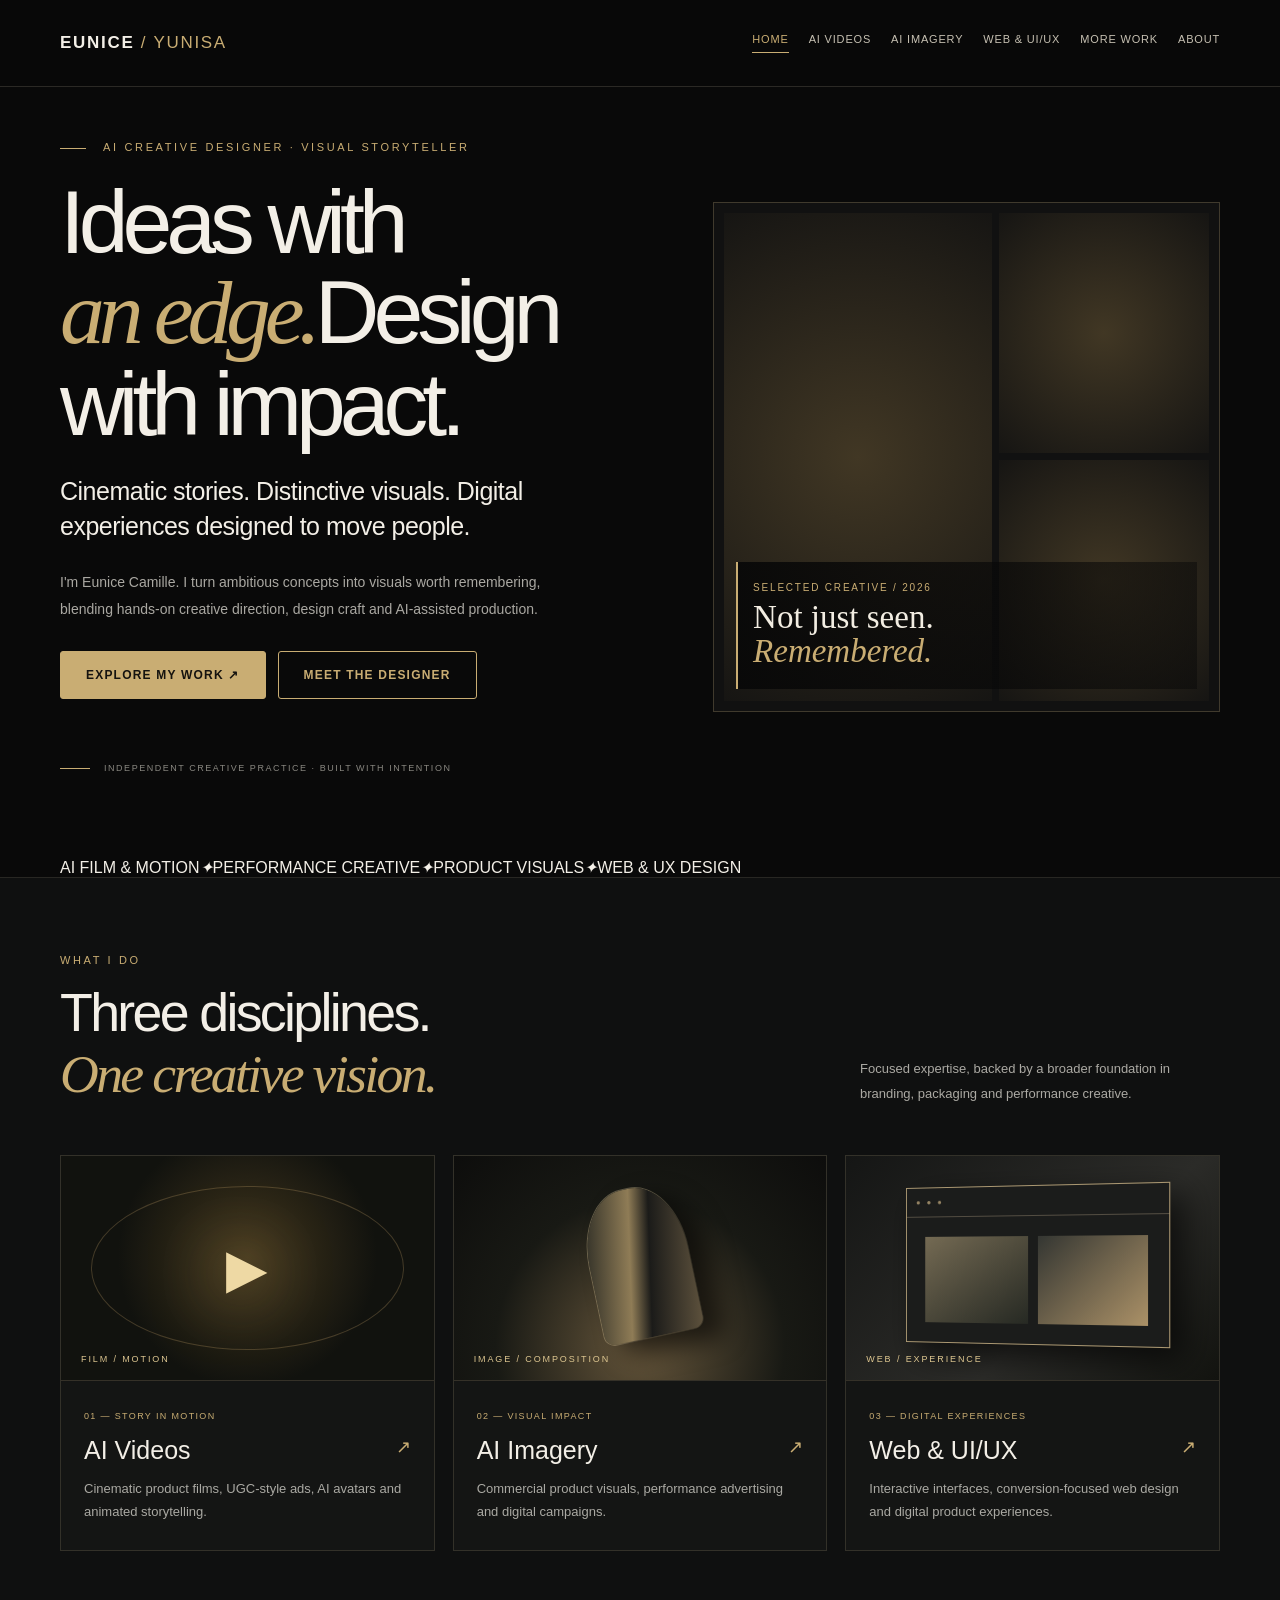
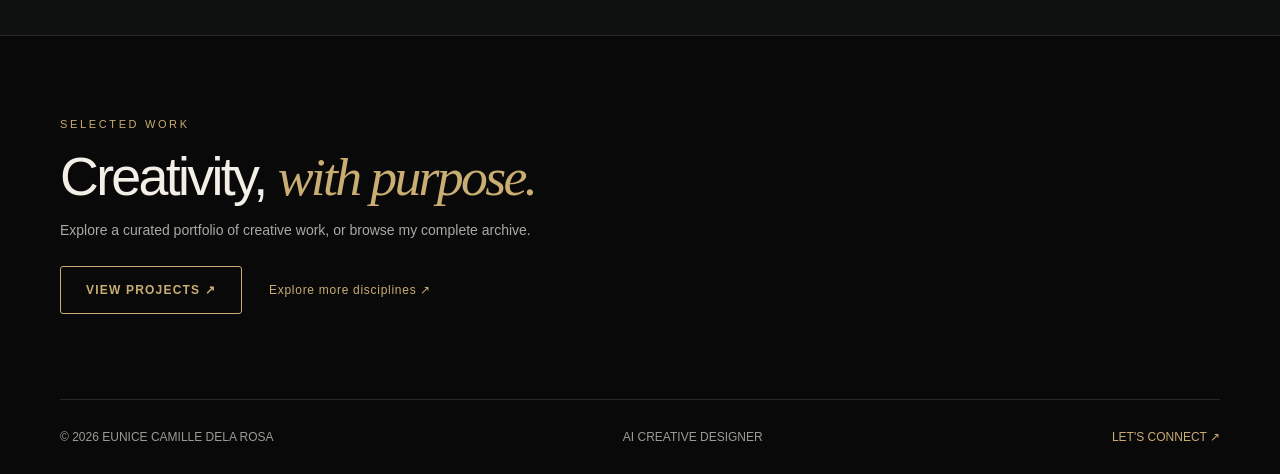
==== index.html @ b74a55f6 "Refine YUNISA editorial portfolio and standalone TruPlay case study" ====
<!doctype html><html lang="en"><head><meta charset="utf-8"><meta name="viewport" content="width=device-width,initial-scale=1"><meta name="theme-color" content="#090909"><meta name="description" content="Eunice Camille Dela Rosa — AI Creative Designer creating cinematic AI videos, commercial imagery, and web & UI/UX experiences."><title>Eunice Camille | AI Creative Designer</title><link rel="stylesheet" href="styles.css"></head><body class="home-page"><header><div class="wrap navrow"><a class="brand" href="index.html">EUNICE <b>/ YUNISA</b></a><nav aria-label="Main navigation"><a href="index.html" class="active">Home</a><a href="videos.html">AI Videos</a><a href="imagery.html">AI Imagery</a><a href="web-design.html">Web & UI/UX</a><a href="more-work.html">More Work</a><a href="about.html">About</a></nav></div></header><main><div class="wrap"><section class="lux-hero"><div class="lux-copy"><div class="eyebrow"><span class="gold-dash"></span> AI CREATIVE DESIGNER · VISUAL STORYTELLER</div><h1>Ideas with<br><em>an edge.</em><span class="hero-headline-tail">Design with impact.</span></h1><p class="lux-intro">Cinematic stories. Distinctive visuals. Digital experiences designed to move people.</p><p class="lux-description">I'm Eunice Camille. I turn ambitious concepts into visuals worth remembering, blending hands-on creative direction, design craft and AI-assisted production.</p><div class="actions"><a class="btn" href="videos.html">Explore my work <span aria-hidden="true">↗</span></a><a class="btn alt" href="about.html">Meet the designer</a></div><div class="hero-note"><span class="thin-rule"></span> INDEPENDENT CREATIVE PRACTICE · BUILT WITH INTENTION</div></div><div class="lux-visual cinematic-visual"><div class="cinematic-collage"><div class="collage-panel panel-tall"><img loading="lazy" src="https://drive.google.com/thumbnail?id=1fCSYLR0uN_bu2B9drtQrwo8lznK4oxs0&sz=w1600" alt="ZOÍS fragrance product packaging"  onerror="this.hidden=true"></div><div class="collage-panel"><img loading="lazy" src="https://drive.google.com/thumbnail?id=1BTTVG5XZGiocqLsHOiidEMbcR1-Gpm6S&sz=w1600" alt="Glamour Jewelry cinematic ad video"  onerror="this.hidden=true"></div><div class="collage-panel"><img loading="lazy" src="https://drive.google.com/thumbnail?id=1v5oNC_A8jtQZYOU4JGWlrF84776439ib&sz=w1600" alt="Ecommerce product creative for golf cart"  onerror="this.hidden=true"></div></div><div class="cinematic-label"><span>SELECTED CREATIVE / 2026</span><strong>Not just seen.<br><i>Remembered.</i></strong></div></div></section><div class="home-ticker" aria-label="Creative specialties"><span>AI FILM &amp; MOTION</span><i>✦</i><span>PERFORMANCE CREATIVE</span><i>✦</i><span>PRODUCT VISUALS</span><i>✦</i><span>WEB &amp; UX DESIGN</span></div></div><section class="expertise-section"><div class="wrap"><div class="expertise-top"><div><span class="eyebrow">WHAT I DO</span><h2>Three disciplines.<br><em>One creative vision.</em></h2></div><p>Focused expertise, backed by a broader foundation in branding, packaging and performance creative.</p></div><div class="lux-cards"><a href="videos.html" class="lux-card"><div class="lux-card-art motion-art"><span class="art-hairline"></span><span class="art-symbol">▶</span><span class="art-caption">FILM / MOTION</span></div><div class="lux-card-body"><span class="num">01 — STORY IN MOTION</span><h3>AI Videos <span>↗</span></h3><p>Cinematic product films, UGC-style ads, AI avatars and animated storytelling.</p></div></a><a href="imagery.html" class="lux-card"><div class="lux-card-art imagery-art"><div class="image-object"></div><span class="art-caption">IMAGE / COMPOSITION</span></div><div class="lux-card-body"><span class="num">02 — VISUAL IMPACT</span><h3>AI Imagery <span>↗</span></h3><p>Commercial product visuals, performance advertising and digital campaigns.</p></div></a><a href="web-design.html" class="lux-card"><div class="lux-card-art web-art"><div class="browser-art"><div class="browser-top">● &nbsp; ● &nbsp; ●</div><div class="browser-columns"><span></span><span></span></div></div><span class="art-caption">WEB / EXPERIENCE</span></div><div class="lux-card-body"><span class="num">03 — DIGITAL EXPERIENCES</span><h3>Web & UI/UX <span>↗</span></h3><p>Interactive interfaces, conversion-focused web design and digital product experiences.</p></div></a></div></div></section><section class="wrap lux-end"><span class="eyebrow">SELECTED WORK</span><h2>Creativity, <em>with purpose.</em></h2><p>Explore a curated portfolio of creative work, or browse my complete archive.</p><div class="actions"><a class="btn alt" href="videos.html">View projects ↗</a><a class="text-link" href="more-work.html">Explore more disciplines ↗</a></div></section></main><footer class="wrap"><span>© 2026 EUNICE CAMILLE DELA ROSA</span><span>AI CREATIVE DESIGNER</span><a href="mailto:yunisa.hernandez@gmail.com">LET'S CONNECT ↗</a></footer><script src="site.js"></script></body></html>
---- styles.css ----
:root{--bg:#08090b;--panel:#111317;--gold:#d6bf87;--muted:#aaa8a1;--line:#292922;--white:#f7f4ec}*{box-sizing:border-box}html{scroll-behavior:smooth}body{margin:0;background:var(--bg);color:var(--white);font-family:Inter,Arial,sans-serif}a{color:inherit;text-decoration:none}header{position:sticky;top:0;z-index:10;background:#08090bf4;border-bottom:1px solid var(--line)}.wrap{width:min(1160px,calc(100% - 48px));margin:auto}.navrow{display:flex;align-items:center;justify-content:space-between;min-height:78px;gap:20px}.brand{font-size:19px;font-weight:750;letter-spacing:.13em}.brand b{color:var(--gold)}nav{display:flex;gap:20px;flex-wrap:wrap}nav a{font-size:12px;color:#c6c0b2;letter-spacing:.07em}nav a:hover,nav a.active{color:var(--gold)}.hero{display:grid;grid-template-columns:1.05fr .95fr;align-items:center;gap:50px;min-height:calc(100svh - 160px);padding:70px 0}.eyebrow{color:var(--gold);font-size:11px;letter-spacing:.24em;text-transform:uppercase;margin-bottom:20px}.display{font-size:clamp(60px,8vw,118px);letter-spacing:-.075em;line-height:.95;margin:0 0 24px;font-weight:650}.display em{font-family:Georgia,serif;color:var(--gold);font-weight:400}.lead{font-size:clamp(17px,2.1vw,23px);line-height:1.5;color:#d5d0c5}.small{font-size:14px;color:var(--muted);line-height:1.8}.actions{display:flex;gap:12px;flex-wrap:wrap;margin-top:28px}.btn{display:inline-block;border:1px solid var(--gold);background:var(--gold);color:#15130f;font-weight:700;font-size:12px;letter-spacing:.08em;padding:15px 23px;border-radius:3px}.btn.alt{background:transparent;color:var(--gold)}.heroart{position:relative;min-height:460px;border:1px solid #343024;background:radial-gradient(circle at 65% 30%,#52452c 0,#22211c 34%,#0d0f11 70%);display:flex;align-items:flex-end;padding:38px;overflow:hidden}.heroart:before{content:'Y';font-family:Georgia,serif;font-size:400px;color:#d7c18f16;position:absolute;right:-30px;top:-80px}.heroart span{position:relative;font-size:clamp(35px,5vw,65px);font-family:Georgia,serif;line-height:1.02}.heroart i{color:var(--gold)}.expertise{display:grid;grid-template-columns:repeat(3,1fr);gap:14px;margin:20px 0 55px}.card,.tile{background:var(--panel);border:1px solid var(--line);padding:26px;border-radius:5px;transition:transform .2s,border .2s}.card:hover,.tile:hover{border-color:#a58c55;transform:translateY(-3px)}h2{font-size:clamp(32px,4vw,54px);letter-spacing:-.04em;margin:4px 0 20px}h3{font-size:21px;margin:12px 0}.card p,.tile p{color:var(--muted);font-size:14px;line-height:1.7}.num{color:var(--gold);font-size:11px;letter-spacing:.15em}.pagehead{padding:82px 0 35px}.pagehead h1{font-size:clamp(45px,7vw,82px);line-height:1;letter-spacing:-.06em;margin:0 0 20px}.pagehead p{color:var(--muted);line-height:1.75;max-width:740px}.grid{display:grid;grid-template-columns:repeat(3,1fr);gap:17px;margin:18px 0 85px}.media{aspect-ratio:4/3;background:radial-gradient(circle at 70% 25%,#554931,#18191b 60%);border:1px solid #363026;border-radius:3px;display:flex;align-items:center;justify-content:center;overflow:hidden}.media img{height:100%;width:100%;object-fit:cover}.media .placeholder{font-family:Georgia,serif;text-align:center;font-size:28px;color:#d7bd85;padding:20px}.tag{font-size:11px;letter-spacing:.13em;color:var(--gold);text-transform:uppercase}.tile{padding:14px}.tile h3,.tile p,.tile .tag{margin-left:7px;margin-right:7px}.tile .link{display:inline-block;color:var(--gold);font-size:12px;padding:0 7px 12px}.filters{display:flex;gap:9px;flex-wrap:wrap;margin-bottom:27px}.filter{border:1px solid #514930;background:transparent;color:#d5c7aa;padding:9px 15px;cursor:pointer;border-radius:30px}.filter.on{background:var(--gold);color:#15130f}.wide{grid-column:span 2}.section{margin:40px 0 90px}.line{border-top:1px solid var(--line);padding:25px 0}.kicker{color:var(--gold);letter-spacing:.15em;text-transform:uppercase;font-size:11px}footer{border-top:1px solid var(--line);padding:30px 0;color:#9d9b94;font-size:12px;display:flex;justify-content:space-between;gap:18px;flex-wrap:wrap}footer a{color:var(--gold)}.lightbox{position:fixed;inset:0;background:#000e;display:none;align-items:center;justify-content:center;z-index:99;padding:25px}.lightbox.active{display:flex}.lightbox iframe{width:min(980px,95vw);height:min(80vh,650px);border:0;background:#111}.close{position:absolute;right:25px;top:15px;font-size:30px;background:none;color:white;border:0;cursor:pointer}@media(max-width:850px){.hero{grid-template-columns:1fr;min-height:auto}.heroart{min-height:250px}.expertise,.grid{grid-template-columns:repeat(2,1fr)}.navrow{align-items:flex-start;padding:18px 0;flex-direction:column}nav{gap:14px}.wide{grid-column:auto}}@media(max-width:570px){.wrap{width:calc(100% - 30px)}.expertise,.grid{grid-template-columns:1fr}.hero{padding:45px 0}.pagehead{padding:45px 0 20px}.heroart{min-height:220px}}

/* YUNISA premium editorial identity refresh */
:root{--bg:#090909;--panel:#111111;--gold:#c9ad73;--muted:#a3a19c;--line:#2b2925;--white:#f3efe7}
body{background:#090909;color:#f3efe7;font-family:Inter,"Helvetica Neue",Arial,sans-serif}
header{background:rgba(9,9,9,.96);backdrop-filter:blur(16px)}
.navrow{min-height:86px}
.brand{letter-spacing:.1em;font-weight:650;font-size:17px}
.brand b{font-weight:400}
nav a{font-size:11px;letter-spacing:.075em;text-transform:uppercase}
nav a.active{border-bottom:1px solid var(--gold);padding-bottom:7px}
.eyebrow,.num,.tag,.kicker{color:#c9ad73}
.btn{transition:transform .2s,background .2s,box-shadow .2s;text-transform:uppercase;letter-spacing:.1em;padding:16px 25px}
.btn:hover{transform:translateY(-2px);box-shadow:0 8px 36px #c9ad731a}
.btn.alt:hover{background:#c9ad7311}
.pagehead{padding-top:78px}
.pagehead h1{font-weight:510}
.media{background:radial-gradient(circle at 70% 20%,#333023,#151515 55%,#090909);border-color:#332f26}
.placeholder{letter-spacing:.02em}
.tile{background:#111110;border-color:#282622}
.tile:hover{border-color:#7b6947}
.tile .media{transition:filter .2s}
.tile:hover .media{filter:brightness(1.17)}
.home-page .lux-hero{display:grid;grid-template-columns:1.08fr .92fr;gap:5%;align-items:center;min-height:650px;padding:54px 0 85px}
.lux-copy{position:relative;z-index:1}
.gold-dash{display:inline-block;width:26px;height:1px;background:var(--gold);vertical-align:middle;margin-right:12px}
.lux-copy h1{font-weight:500;letter-spacing:-.068em;font-size:clamp(57px,7vw,105px);line-height:1.01;margin:24px 0}
.lux-copy h1 em,.expertise-top h2 em,.lux-end h2 em{font-family:Georgia,"Times New Roman",serif;font-weight:400;color:var(--gold)}
.lux-intro{font-size:clamp(19px,2vw,25px);line-height:1.4;max-width:550px;letter-spacing:-.02em;margin:25px 0}
.lux-description{max-width:510px;font-size:14px;color:#aaa8a2;line-height:1.9}
.hero-note{font-size:9px;letter-spacing:.17em;color:#898780;margin-top:64px}
.thin-rule{display:inline-block;width:30px;border-top:1px solid var(--gold);vertical-align:middle;margin-right:10px}
.lux-visual{min-height:520px;position:relative;overflow:hidden;border:1px solid #403a2d;background:linear-gradient(145deg,#161613 3%,#090909 78%);display:flex;align-items:center;justify-content:center}
.lux-visual:before,.lux-visual:after{content:"";position:absolute;inset:22px;border:1px solid #b7a27729}
.lux-visual:after{inset:37px;border-color:#ad986015}
.lux-orb{width:360px;height:360px;position:absolute;border-radius:50%;background:radial-gradient(circle at 27% 24%,#e8d7a0 0%,#92764c 13%,#403623 32%,#15140e 54%,#080807 73%);box-shadow:0 0 65px #b3994920,inset -23px -25px 45px #000c;filter:saturate(.8);transform:translate(55px,-20px)}
.lux-orb.inner{width:205px;height:205px;background:radial-gradient(circle at 28% 25%,#e0d39e,#716042 24%,#1f1b14 66%,#080808 82%);transform:translate(-70px,15px);opacity:.75;mix-blend-mode:screen}
.orb-mark{position:absolute;font:italic 160px Georgia,serif;color:#f3e4c5b5;text-shadow:0 5px 40px #000;top:50px;left:50px}
.orb-mark span{color:#bda16f}
.visual-copy{position:absolute;left:42px;bottom:54px;display:flex;flex-direction:column;gap:13px}
.visual-copy small{color:#d3bd8e;letter-spacing:.19em;font-size:10px}
.visual-copy strong{font:normal 39px/1.08 Georgia,serif;color:#f4e9d4}
.visual-number{position:absolute;right:18px;bottom:22px;font-size:9px;letter-spacing:.12em;color:#9a8764}
.expertise-section{padding:72px 0 84px;background:#0f1010;border-top:1px solid #282723;border-bottom:1px solid #282723}
.expertise-top{display:flex;align-items:end;justify-content:space-between;gap:30px;margin-bottom:36px}
.expertise-top h2,.lux-end h2{font-weight:480;line-height:1.14;letter-spacing:-.05em;font-size:clamp(35px,4.2vw,57px);margin:14px 0}
.expertise-top>p{max-width:360px;color:#aba9a3;font-size:13px;line-height:1.9}
.lux-cards{display:grid;grid-template-columns:repeat(3,1fr);gap:18px}
.lux-card{display:block;min-width:0;background:#141514;border:1px solid #333129;transition:transform .25s,border-color .25s}
.lux-card:hover{transform:translateY(-4px);border-color:#a78e5c}
.lux-card-art{height:225px;background:#10100e;position:relative;overflow:hidden;border-bottom:1px solid #353128}
.art-caption{position:absolute;left:20px;bottom:16px;color:#dec791;font-size:9px;letter-spacing:.21em}
.motion-art{background:radial-gradient(circle at 50% 45%,#43371e 0,#11120e 58%)}
.art-symbol{position:absolute;top:50%;left:50%;transform:translate(-50%,-50%);font-size:54px;color:#eed9a4;text-shadow:0 0 70px #e5be67b0}
.art-hairline{position:absolute;inset:30px;border:1px solid #bd9d634a;border-radius:100%}
.imagery-art{background:radial-gradient(ellipse at 50% 85%,#66563b,#181914 55%,#0d0d0c)}
.image-object{height:150px;width:100px;position:absolute;top:32px;left:50%;transform:translateX(-50%) rotate(-12deg);border-radius:46% 46% 10px 10px;background:linear-gradient(100deg,#252621,#8f7c56 42%,#1b1b19 58%,#5e523d);box-shadow:18px 14px 25px #0009,0 0 0 1px #d6c4975e}
.web-art{background:linear-gradient(135deg,#151615,#2b2b28 60%,#12130f)}
.browser-art{position:absolute;width:72%;height:160px;top:29px;left:14%;border:1px solid #ab9872;background:#1b1c1b;box-shadow:12px 12px 30px #000a;transform:perspective(600px) rotateY(-10deg)}
.browser-top{border-bottom:1px solid #534d42;color:#978564;padding:10px;font-size:8px}
.browser-columns{display:grid;grid-template-columns:1fr 1fr;gap:10px;padding:20px}
.browser-columns span{height:88px;background:linear-gradient(145deg,#746a53,#262923)}
.browser-columns span+span{background:linear-gradient(135deg,#343632,#ab9167)}
.lux-card-body{padding:24px 23px 26px}
.lux-card-body .num{font-size:9px}
.lux-card h3{font-weight:500;font-size:25px;margin:13px 0}
.lux-card h3 span{float:right;color:var(--gold);font-size:18px}
.lux-card p{font-size:13px;color:#aaa9a3;line-height:1.75;margin:0}
.lux-end{padding-top:78px;padding-bottom:85px}
.lux-end p{color:#aaa9a3;font-size:14px}
.text-link{font-size:12px;color:var(--gold);letter-spacing:.06em;align-self:center;margin-left:15px}
@media(max-width:900px){.home-page .lux-hero{grid-template-columns:1fr;min-height:0}.lux-visual{min-height:360px}.lux-cards{grid-template-columns:repeat(2,1fr)}.expertise-top{align-items:start}}
@media(max-width:600px){.home-page .lux-hero{padding:45px 0}.lux-copy h1{font-size:58px}.lux-visual{min-height:330px}.lux-orb{width:280px;height:280px}.expertise-top{display:block}.lux-cards{grid-template-columns:1fr}.hero-note{margin:35px 0 0}.visual-copy strong{font-size:31px}.navrow{gap:15px}nav{gap:11px}.lux-card-art{height:200px}}

/* Cinematic video collection and portfolio imagery */
.video-intro{padding:92px 0 58px;border-bottom:1px solid var(--line)}.video-title-row{display:grid;grid-template-columns:1.3fr .7fr;gap:50px;align-items:end}.video-title-row h1{font-weight:450;letter-spacing:-.065em;line-height:1.03;font-size:clamp(50px,6.5vw,88px);margin:0}.video-title-row em{font-family:Georgia,serif;font-weight:400;color:var(--gold)}.video-title-row p{color:#b8b3a9;line-height:1.85;font-size:15px;max-width:350px;margin:0 0 8px}.video-meta{display:flex;flex-wrap:wrap;gap:24px;color:#938d82;font-size:10px;letter-spacing:.16em;margin-top:58px}.gallery-heading{display:flex;justify-content:space-between;align-items:baseline;gap:15px;padding-top:45px}.gallery-heading h2{font-size:34px;margin:0 0 25px;font-weight:500}.video-grid,.image-gallery{display:grid;grid-template-columns:repeat(3,1fr);gap:20px;margin-bottom:80px}.video-card,.imagery-card{background:#131313;border:1px solid #343028;transition:transform .25s,border .25s;overflow:hidden}.video-card:hover,.imagery-card:hover{transform:translateY(-4px);border-color:#978158}.poster-button{border:0;padding:0;margin:0;width:100%;cursor:pointer;background:transparent;color:inherit;display:block;text-align:inherit}.video-poster,.imagery-frame{position:relative;aspect-ratio:16/10;overflow:hidden;background:radial-gradient(circle at 45% 45%,#55452e,#181816 50%,#0d0d0c);border-bottom:1px solid #322e27}.video-poster img,.imagery-frame img{position:absolute;inset:0;width:100%;height:100%;object-fit:cover;transition:transform .35s;display:block}.video-card:hover img,.imagery-card:hover img{transform:scale(1.045)}.poster-fallback{height:100%;display:flex;align-items:center;justify-content:center;text-align:center;padding:25px}.poster-fallback span{font-family:Georgia,serif;font-size:clamp(24px,2.5vw,37px);font-style:italic;color:#d3be91;max-width:85%;line-height:1.1}.play-ring{position:absolute;top:50%;left:50%;transform:translate(-50%,-50%);width:65px;height:65px;border-radius:50%;border:1px solid #e9dfc9cc;background:#08080888;display:flex;align-items:center;justify-content:center;font-size:20px;box-shadow:0 4px 25px #000a;transition:background .2s}.poster-button:hover .play-ring{background:#c9ad73;color:#090909}.video-card-info,.imagery-info{padding:23px}.video-card-info h3,.imagery-info h3{font-size:22px;font-weight:500;margin:12px 0}.video-card-info p{font-size:13px;color:#aaa59d;margin:0 0 20px}.watch-link{border:0;padding:0;background:transparent;color:var(--gold);font-size:12px;cursor:pointer;text-decoration:none}.imagery-frame{aspect-ratio:4/3}.archive-line{border-top:1px solid var(--line);padding:37px 0 85px;display:flex;justify-content:space-between;gap:20px;align-items:center}.archive-line h3{font-weight:500;font-size:28px;margin:0}.archive-line p{max-width:650px}.image-gallery{margin-top:10px}@media(max-width:900px){.video-title-row{grid-template-columns:1fr}.video-grid,.image-gallery{grid-template-columns:repeat(2,1fr)}}@media(max-width:570px){.video-intro{padding:50px 0 35px}.video-grid,.image-gallery{grid-template-columns:1fr}.gallery-heading,.archive-line{display:block}.archive-line .btn{margin-top:15px}.video-meta{margin-top:26px;gap:12px}}
/* Curated portfolio content refresh */
.cinematic-visual{display:block;padding:0;min-height:510px;position:relative;background:#111!important}.cinematic-visual:before,.cinematic-visual:after{display:none!important}.cinematic-collage{display:grid;grid-template-columns:1.12fr .88fr;grid-template-rows:1fr 1fr;gap:7px;position:absolute;inset:10px}.collage-panel{position:relative;overflow:hidden;background:radial-gradient(circle,#413724,#161513)}.collage-panel.panel-tall{grid-row:span 2}.collage-panel img{width:100%;height:100%;object-fit:cover}.cinematic-label{position:absolute;left:22px;right:22px;bottom:22px;padding:20px 15px;background:linear-gradient(90deg,#080808ed,#08080880);border-left:2px solid var(--gold)}.cinematic-label span{display:block;font-size:10px;letter-spacing:.18em;color:var(--gold);margin-bottom:7px}.cinematic-label strong{font:normal 33px/1.05 Georgia,serif;color:#f2ede2}.cinematic-label strong i{color:var(--gold)}.design-photo{background:#111}.design-photo img{width:100%;height:100%;object-fit:cover}.case-stack{display:grid;gap:22px;margin:25px 0 85px}.case-card{display:grid;grid-template-columns:1fr 1fr;background:#141413;border:1px solid #312c22;min-height:360px}.case-visual{min-height:340px;display:flex;align-items:center;justify-content:center;padding:30px;background:radial-gradient(circle at 60% 30%,#51472d,#151514 60%)}.case-info{padding:45px;align-self:center}.case-info h2{font-size:35px;font-weight:500}.case-info p,.study-section p{line-height:1.8;color:#b6b1a8;font-size:14px}.case-info .btn{margin-top:6px}.interface-window{width:100%;background:#eee9df;color:#1c2021;border:10px solid #272727;box-shadow:12px 15px 50px #0009}.interface-top{background:#ddd6cf;padding:9px 12px;font-size:11px;letter-spacing:.08em}.interface-body{display:grid;grid-template-columns:1fr 1fr;gap:18px;padding:18px}.interface-swatch{height:160px;background:#a28669;overflow:hidden}.interface-swatch img{width:100%;height:100%;object-fit:cover}.interface-lines{display:flex;flex-direction:column;gap:13px}.interface-lines i{height:12px;background:#c0b7aa}.interface-lines i:nth-child(2){width:55%}.interface-lines i:nth-child(3){height:35px;background:#681e32}.interface-lines span{font-size:9px}.case-title-art{font-size:clamp(34px,5vw,70px);font-weight:700;letter-spacing:-.07em;color:#e5d7b4}.case-title-art span{display:block;font-size:15px;font-weight:400;letter-spacing:.12em;color:#e5d7b4;margin-top:10px}.truplay-art{background:radial-gradient(circle at 48% 35%,#374974,#121722 70%)}.coffee-art{background:radial-gradient(circle at 48% 35%,#846344,#1c1612 70%)}.case-study-head{padding:95px 0 65px;border-bottom:1px solid #302c23}.case-study-head h1,.about-hero h1{font-size:clamp(50px,6vw,85px);font-weight:500;letter-spacing:-.055em;line-height:1.05}.case-study-head em,.about-hero em{font-family:Georgia,serif;color:var(--gold);font-weight:400}.case-study-head p{max-width:760px;color:#bab6ad;line-height:1.85}.study-section{padding:45px 0;border-bottom:1px solid #302c23}.study-section h2{margin:15px 0;font-weight:500}.study-steps{display:grid;grid-template-columns:repeat(3,1fr);gap:18px}.study-steps article{background:#151515;border:1px solid #342f27;padding:25px}.about-hero{display:grid;grid-template-columns:1.05fr .95fr;gap:55px;align-items:center;padding:85px 0}.portrait-wait{min-height:480px;background:linear-gradient(145deg,#2e2c27,#0c0c0c);border:1px solid #4e4531;display:flex;justify-content:space-between;flex-direction:column;padding:30px}.portrait-symbol{font:italic 180px Georgia,serif;color:#bdac84}.portrait-symbol span{color:#e4d8bd}.portrait-wait strong{font:32px Georgia,serif;display:block}.portrait-wait small{display:block;color:#aaa9a2;margin-top:10px}.testimonial{font:italic 28px/1.5 Georgia,serif;color:#eadcc3;max-width:740px}@media(max-width:800px){.case-card,.about-hero{grid-template-columns:1fr}.case-info{padding:28px}.study-steps{grid-template-columns:1fr}}
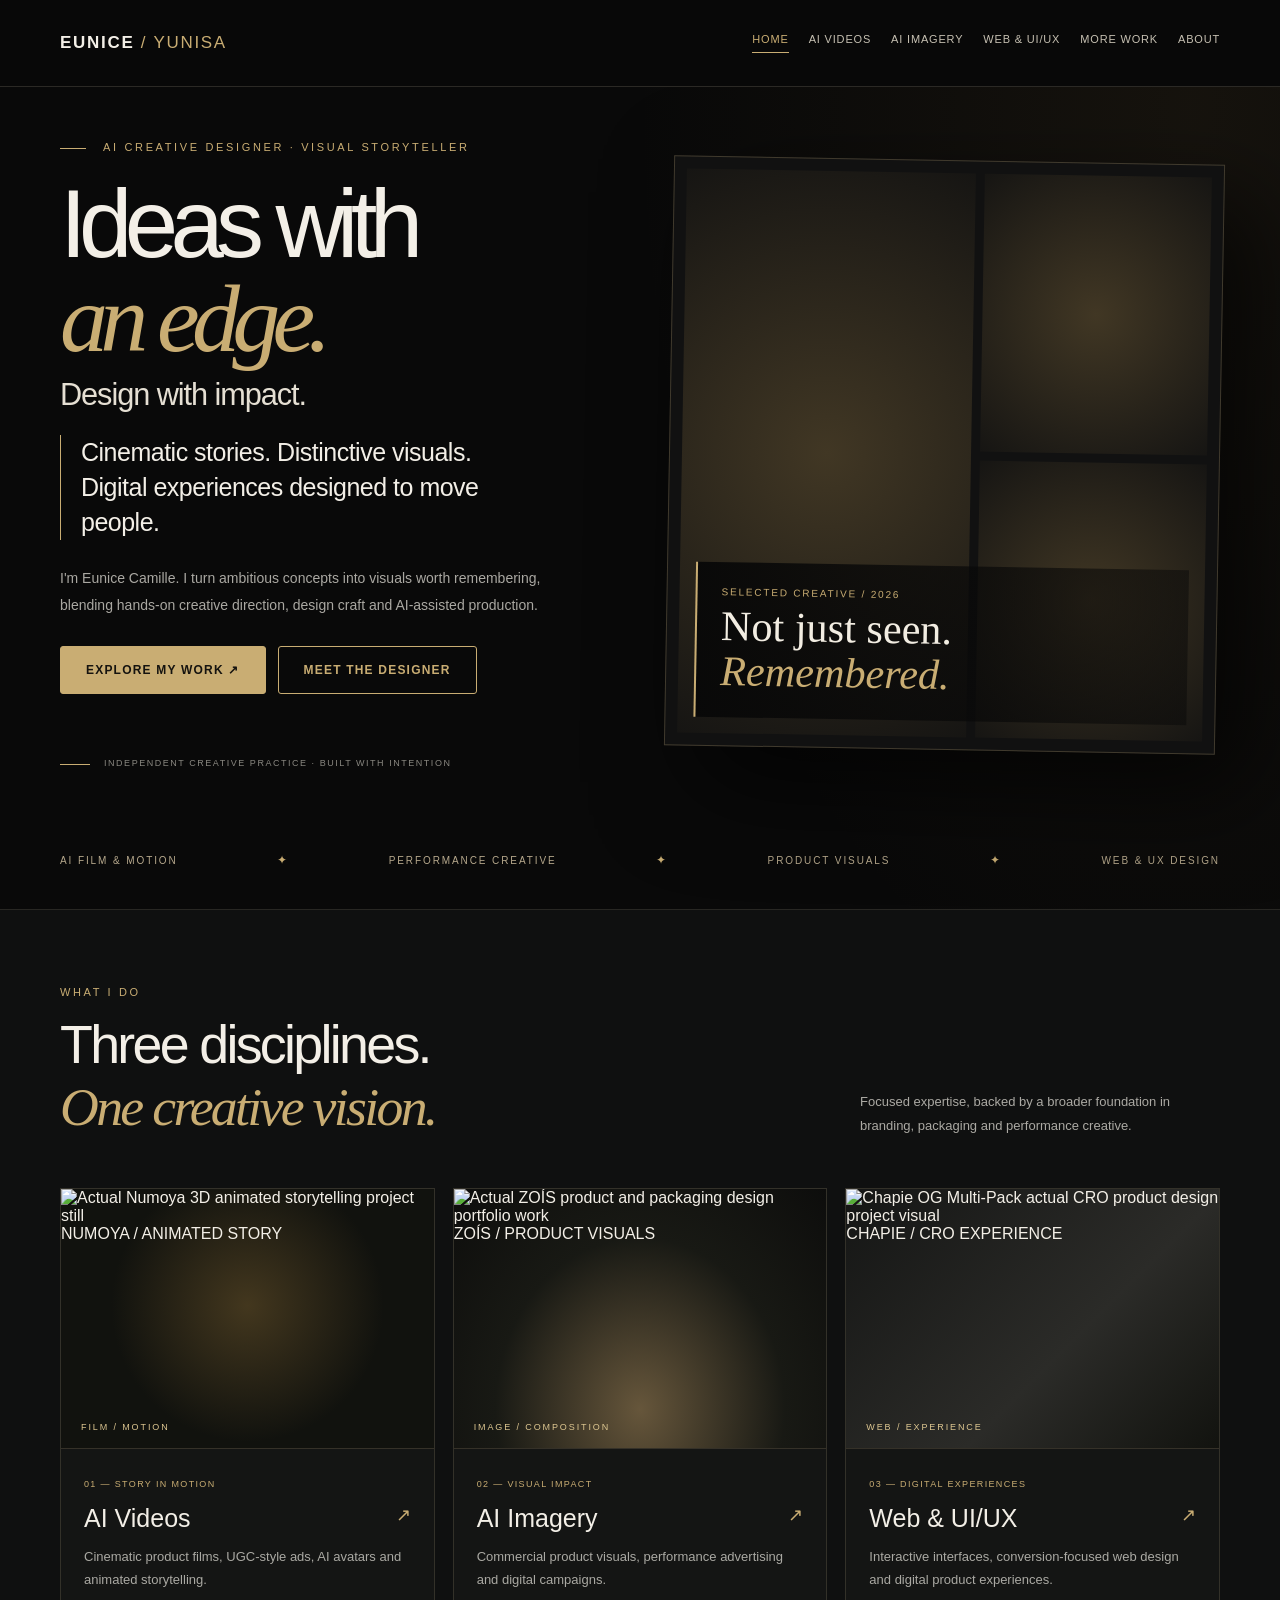
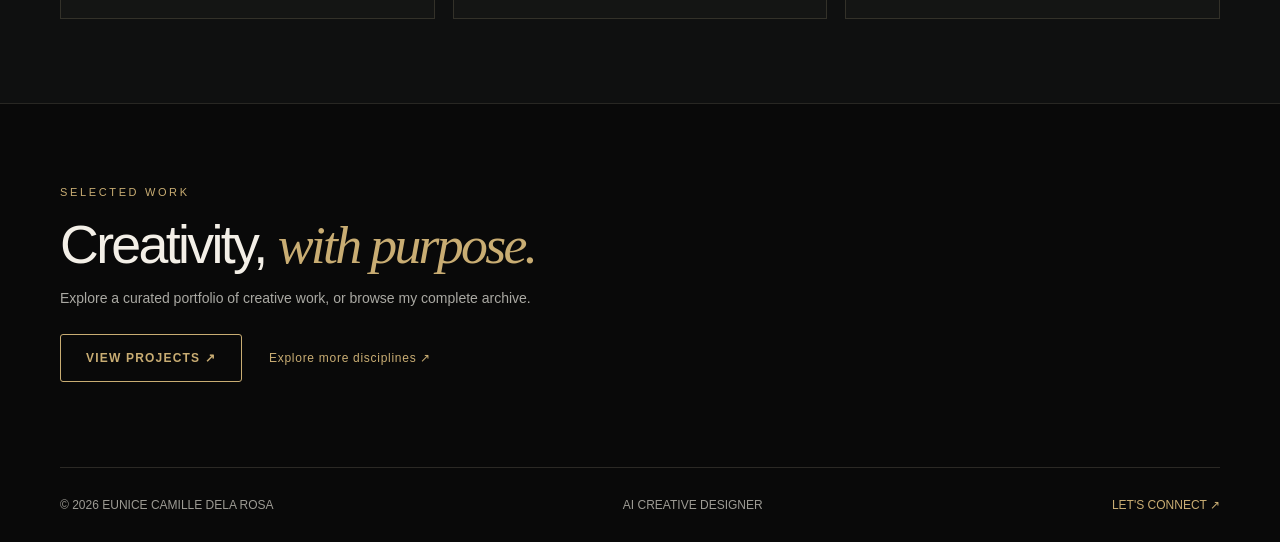
==== commit 8015999a: "Use authentic portfolio visuals and improve YUNISA project thumbnail presentation" ====
--- a/index.html
+++ b/index.html
@@ -1 +1 @@
-<!doctype html><html lang="en"><head><meta charset="utf-8"><meta name="viewport" content="width=device-width,initial-scale=1"><meta name="theme-color" content="#090909"><meta name="description" content="Eunice Camille Dela Rosa — AI Creative Designer creating cinematic AI videos, commercial imagery, and web & UI/UX experiences."><title>Eunice Camille | AI Creative Designer</title><link rel="stylesheet" href="styles.css"></head><body class="home-page"><header><div class="wrap navrow"><a class="brand" href="index.html">EUNICE <b>/ YUNISA</b></a><nav aria-label="Main navigation"><a href="index.html" class="active">Home</a><a href="videos.html">AI Videos</a><a href="imagery.html">AI Imagery</a><a href="web-design.html">Web & UI/UX</a><a href="more-work.html">More Work</a><a href="about.html">About</a></nav></div></header><main><div class="wrap"><section class="lux-hero"><div class="lux-copy"><div class="eyebrow"><span class="gold-dash"></span> AI CREATIVE DESIGNER · VISUAL STORYTELLER</div><h1>Ideas with<br><em>an edge.</em><span class="hero-headline-tail">Design with impact.</span></h1><p class="lux-intro">Cinematic stories. Distinctive visuals. Digital experiences designed to move people.</p><p class="lux-description">I'm Eunice Camille. I turn ambitious concepts into visuals worth remembering, blending hands-on creative direction, design craft and AI-assisted production.</p><div class="actions"><a class="btn" href="videos.html">Explore my work <span aria-hidden="true">↗</span></a><a class="btn alt" href="about.html">Meet the designer</a></div><div class="hero-note"><span class="thin-rule"></span> INDEPENDENT CREATIVE PRACTICE · BUILT WITH INTENTION</div></div><div class="lux-visual cinematic-visual"><div class="cinematic-collage"><div class="collage-panel panel-tall"><img loading="lazy" src="https://drive.google.com/thumbnail?id=1fCSYLR0uN_bu2B9drtQrwo8lznK4oxs0&sz=w1600" alt="ZOÍS fragrance product packaging"  onerror="this.hidden=true"></div><div class="collage-panel"><img loading="lazy" src="https://drive.google.com/thumbnail?id=1BTTVG5XZGiocqLsHOiidEMbcR1-Gpm6S&sz=w1600" alt="Glamour Jewelry cinematic ad video"  onerror="this.hidden=true"></div><div class="collage-panel"><img loading="lazy" src="https://drive.google.com/thumbnail?id=1v5oNC_A8jtQZYOU4JGWlrF84776439ib&sz=w1600" alt="Ecommerce product creative for golf cart"  onerror="this.hidden=true"></div></div><div class="cinematic-label"><span>SELECTED CREATIVE / 2026</span><strong>Not just seen.<br><i>Remembered.</i></strong></div></div></section><div class="home-ticker" aria-label="Creative specialties"><span>AI FILM &amp; MOTION</span><i>✦</i><span>PERFORMANCE CREATIVE</span><i>✦</i><span>PRODUCT VISUALS</span><i>✦</i><span>WEB &amp; UX DESIGN</span></div></div><section class="expertise-section"><div class="wrap"><div class="expertise-top"><div><span class="eyebrow">WHAT I DO</span><h2>Three disciplines.<br><em>One creative vision.</em></h2></div><p>Focused expertise, backed by a broader foundation in branding, packaging and performance creative.</p></div><div class="lux-cards"><a href="videos.html" class="lux-card"><div class="lux-card-art motion-art"><span class="art-hairline"></span><span class="art-symbol">▶</span><span class="art-caption">FILM / MOTION</span></div><div class="lux-card-body"><span class="num">01 — STORY IN MOTION</span><h3>AI Videos <span>↗</span></h3><p>Cinematic product films, UGC-style ads, AI avatars and animated storytelling.</p></div></a><a href="imagery.html" class="lux-card"><div class="lux-card-art imagery-art"><div class="image-object"></div><span class="art-caption">IMAGE / COMPOSITION</span></div><div class="lux-card-body"><span class="num">02 — VISUAL IMPACT</span><h3>AI Imagery <span>↗</span></h3><p>Commercial product visuals, performance advertising and digital campaigns.</p></div></a><a href="web-design.html" class="lux-card"><div class="lux-card-art web-art"><div class="browser-art"><div class="browser-top">● &nbsp; ● &nbsp; ●</div><div class="browser-columns"><span></span><span></span></div></div><span class="art-caption">WEB / EXPERIENCE</span></div><div class="lux-card-body"><span class="num">03 — DIGITAL EXPERIENCES</span><h3>Web & UI/UX <span>↗</span></h3><p>Interactive interfaces, conversion-focused web design and digital product experiences.</p></div></a></div></div></section><section class="wrap lux-end"><span class="eyebrow">SELECTED WORK</span><h2>Creativity, <em>with purpose.</em></h2><p>Explore a curated portfolio of creative work, or browse my complete archive.</p><div class="actions"><a class="btn alt" href="videos.html">View projects ↗</a><a class="text-link" href="more-work.html">Explore more disciplines ↗</a></div></section></main><footer class="wrap"><span>© 2026 EUNICE CAMILLE DELA ROSA</span><span>AI CREATIVE DESIGNER</span><a href="mailto:yunisa.hernandez@gmail.com">LET'S CONNECT ↗</a></footer><script src="site.js"></script></body></html>+<!doctype html><html lang="en"><head><meta charset="utf-8"><meta name="viewport" content="width=device-width,initial-scale=1"><meta name="theme-color" content="#090909"><meta name="description" content="Eunice Camille Dela Rosa — AI Creative Designer creating cinematic AI videos, commercial imagery, and web & UI/UX experiences."><title>Eunice Camille | AI Creative Designer</title><link rel="stylesheet" href="styles.css"></head><body class="home-page"><header><div class="wrap navrow"><a class="brand" href="index.html">EUNICE <b>/ YUNISA</b></a><nav aria-label="Main navigation"><a href="index.html" class="active">Home</a><a href="videos.html">AI Videos</a><a href="imagery.html">AI Imagery</a><a href="web-design.html">Web & UI/UX</a><a href="more-work.html">More Work</a><a href="about.html">About</a></nav></div></header><main><div class="wrap"><section class="lux-hero"><div class="lux-copy"><div class="eyebrow"><span class="gold-dash"></span> AI CREATIVE DESIGNER · VISUAL STORYTELLER</div><h1>Ideas with<br><em>an edge.</em><span class="hero-headline-tail">Design with impact.</span></h1><p class="lux-intro">Cinematic stories. Distinctive visuals. Digital experiences designed to move people.</p><p class="lux-description">I'm Eunice Camille. I turn ambitious concepts into visuals worth remembering, blending hands-on creative direction, design craft and AI-assisted production.</p><div class="actions"><a class="btn" href="videos.html">Explore my work <span aria-hidden="true">↗</span></a><a class="btn alt" href="about.html">Meet the designer</a></div><div class="hero-note"><span class="thin-rule"></span> INDEPENDENT CREATIVE PRACTICE · BUILT WITH INTENTION</div></div><div class="lux-visual cinematic-visual"><div class="cinematic-collage"><div class="collage-panel panel-tall"><img loading="lazy" src="https://drive.google.com/thumbnail?id=1fCSYLR0uN_bu2B9drtQrwo8lznK4oxs0&sz=w1600" alt="ZOÍS fragrance product packaging"  onerror="this.hidden=true"></div><div class="collage-panel"><img loading="lazy" src="https://drive.google.com/thumbnail?id=1BTTVG5XZGiocqLsHOiidEMbcR1-Gpm6S&sz=w1600" alt="Glamour Jewelry cinematic ad video"  onerror="this.hidden=true"></div><div class="collage-panel"><img loading="lazy" src="https://drive.google.com/thumbnail?id=1v5oNC_A8jtQZYOU4JGWlrF84776439ib&sz=w1600" alt="Ecommerce product creative for golf cart"  onerror="this.hidden=true"></div></div><div class="cinematic-label"><span>SELECTED CREATIVE / 2026</span><strong>Not just seen.<br><i>Remembered.</i></strong></div></div></section><div class="home-ticker" aria-label="Creative specialties"><span>AI FILM &amp; MOTION</span><i>✦</i><span>PERFORMANCE CREATIVE</span><i>✦</i><span>PRODUCT VISUALS</span><i>✦</i><span>WEB &amp; UX DESIGN</span></div></div><section class="expertise-section"><div class="wrap"><div class="expertise-top"><div><span class="eyebrow">WHAT I DO</span><h2>Three disciplines.<br><em>One creative vision.</em></h2></div><p>Focused expertise, backed by a broader foundation in branding, packaging and performance creative.</p></div><div class="lux-cards"><a href="videos.html" class="lux-card"><div class="lux-card-art portfolio-cover motion-art"><img src="https://drive.google.com/thumbnail?id=1Cq1JKR0GV7U8foYH8R7_3vFFyZg90Wmw&sz=w1600" loading="lazy" alt="Actual Numoya 3D animated storytelling project still"><span class="cover-shade"></span><span class="cover-project">NUMOYA / ANIMATED STORY</span><span class="art-caption">FILM / MOTION</span></div><div class="lux-card-body"><span class="num">01 — STORY IN MOTION</span><h3>AI Videos <span>↗</span></h3><p>Cinematic product films, UGC-style ads, AI avatars and animated storytelling.</p></div></a><a href="imagery.html" class="lux-card"><div class="lux-card-art portfolio-cover imagery-art"><img src="https://drive.google.com/thumbnail?id=1fCSYLR0uN_bu2B9drtQrwo8lznK4oxs0&sz=w1600" loading="lazy" alt="Actual ZOÍS product and packaging design portfolio work"><span class="cover-shade"></span><span class="cover-project">ZOÍS / PRODUCT VISUALS</span><span class="art-caption">IMAGE / COMPOSITION</span></div><div class="lux-card-body"><span class="num">02 — VISUAL IMPACT</span><h3>AI Imagery <span>↗</span></h3><p>Commercial product visuals, performance advertising and digital campaigns.</p></div></a><a href="web-design.html" class="lux-card"><div class="lux-card-art portfolio-cover web-art"><img src="https://raw.githubusercontent.com/EuniceHDR/chapie-demo/main/assets/imgChapieGalleryPhotoSource01BundleHero.png" loading="lazy" alt="Chapie OG Multi-Pack actual CRO product design project visual"><span class="cover-shade"></span><span class="cover-project">CHAPIE / CRO EXPERIENCE</span><span class="art-caption">WEB / EXPERIENCE</span></div><div class="lux-card-body"><span class="num">03 — DIGITAL EXPERIENCES</span><h3>Web & UI/UX <span>↗</span></h3><p>Interactive interfaces, conversion-focused web design and digital product experiences.</p></div></a></div></div></section><section class="wrap lux-end"><span class="eyebrow">SELECTED WORK</span><h2>Creativity, <em>with purpose.</em></h2><p>Explore a curated portfolio of creative work, or browse my complete archive.</p><div class="actions"><a class="btn alt" href="videos.html">View projects ↗</a><a class="text-link" href="more-work.html">Explore more disciplines ↗</a></div></section></main><footer class="wrap"><span>© 2026 EUNICE CAMILLE DELA ROSA</span><span>AI CREATIVE DESIGNER</span><a href="mailto:yunisa.hernandez@gmail.com">LET'S CONNECT ↗</a></footer><script src="site.js"></script></body></html>
--- a/styles.css
+++ b/styles.css
@@ -75,4 +75,85 @@
 /* Cinematic video collection and portfolio imagery */
 .video-intro{padding:92px 0 58px;border-bottom:1px solid var(--line)}.video-title-row{display:grid;grid-template-columns:1.3fr .7fr;gap:50px;align-items:end}.video-title-row h1{font-weight:450;letter-spacing:-.065em;line-height:1.03;font-size:clamp(50px,6.5vw,88px);margin:0}.video-title-row em{font-family:Georgia,serif;font-weight:400;color:var(--gold)}.video-title-row p{color:#b8b3a9;line-height:1.85;font-size:15px;max-width:350px;margin:0 0 8px}.video-meta{display:flex;flex-wrap:wrap;gap:24px;color:#938d82;font-size:10px;letter-spacing:.16em;margin-top:58px}.gallery-heading{display:flex;justify-content:space-between;align-items:baseline;gap:15px;padding-top:45px}.gallery-heading h2{font-size:34px;margin:0 0 25px;font-weight:500}.video-grid,.image-gallery{display:grid;grid-template-columns:repeat(3,1fr);gap:20px;margin-bottom:80px}.video-card,.imagery-card{background:#131313;border:1px solid #343028;transition:transform .25s,border .25s;overflow:hidden}.video-card:hover,.imagery-card:hover{transform:translateY(-4px);border-color:#978158}.poster-button{border:0;padding:0;margin:0;width:100%;cursor:pointer;background:transparent;color:inherit;display:block;text-align:inherit}.video-poster,.imagery-frame{position:relative;aspect-ratio:16/10;overflow:hidden;background:radial-gradient(circle at 45% 45%,#55452e,#181816 50%,#0d0d0c);border-bottom:1px solid #322e27}.video-poster img,.imagery-frame img{position:absolute;inset:0;width:100%;height:100%;object-fit:cover;transition:transform .35s;display:block}.video-card:hover img,.imagery-card:hover img{transform:scale(1.045)}.poster-fallback{height:100%;display:flex;align-items:center;justify-content:center;text-align:center;padding:25px}.poster-fallback span{font-family:Georgia,serif;font-size:clamp(24px,2.5vw,37px);font-style:italic;color:#d3be91;max-width:85%;line-height:1.1}.play-ring{position:absolute;top:50%;left:50%;transform:translate(-50%,-50%);width:65px;height:65px;border-radius:50%;border:1px solid #e9dfc9cc;background:#08080888;display:flex;align-items:center;justify-content:center;font-size:20px;box-shadow:0 4px 25px #000a;transition:background .2s}.poster-button:hover .play-ring{background:#c9ad73;color:#090909}.video-card-info,.imagery-info{padding:23px}.video-card-info h3,.imagery-info h3{font-size:22px;font-weight:500;margin:12px 0}.video-card-info p{font-size:13px;color:#aaa59d;margin:0 0 20px}.watch-link{border:0;padding:0;background:transparent;color:var(--gold);font-size:12px;cursor:pointer;text-decoration:none}.imagery-frame{aspect-ratio:4/3}.archive-line{border-top:1px solid var(--line);padding:37px 0 85px;display:flex;justify-content:space-between;gap:20px;align-items:center}.archive-line h3{font-weight:500;font-size:28px;margin:0}.archive-line p{max-width:650px}.image-gallery{margin-top:10px}@media(max-width:900px){.video-title-row{grid-template-columns:1fr}.video-grid,.image-gallery{grid-template-columns:repeat(2,1fr)}}@media(max-width:570px){.video-intro{padding:50px 0 35px}.video-grid,.image-gallery{grid-template-columns:1fr}.gallery-heading,.archive-line{display:block}.archive-line .btn{margin-top:15px}.video-meta{margin-top:26px;gap:12px}}
 /* Curated portfolio content refresh */
-.cinematic-visual{display:block;padding:0;min-height:510px;position:relative;background:#111!important}.cinematic-visual:before,.cinematic-visual:after{display:none!important}.cinematic-collage{display:grid;grid-template-columns:1.12fr .88fr;grid-template-rows:1fr 1fr;gap:7px;position:absolute;inset:10px}.collage-panel{position:relative;overflow:hidden;background:radial-gradient(circle,#413724,#161513)}.collage-panel.panel-tall{grid-row:span 2}.collage-panel img{width:100%;height:100%;object-fit:cover}.cinematic-label{position:absolute;left:22px;right:22px;bottom:22px;padding:20px 15px;background:linear-gradient(90deg,#080808ed,#08080880);border-left:2px solid var(--gold)}.cinematic-label span{display:block;font-size:10px;letter-spacing:.18em;color:var(--gold);margin-bottom:7px}.cinematic-label strong{font:normal 33px/1.05 Georgia,serif;color:#f2ede2}.cinematic-label strong i{color:var(--gold)}.design-photo{background:#111}.design-photo img{width:100%;height:100%;object-fit:cover}.case-stack{display:grid;gap:22px;margin:25px 0 85px}.case-card{display:grid;grid-template-columns:1fr 1fr;background:#141413;border:1px solid #312c22;min-height:360px}.case-visual{min-height:340px;display:flex;align-items:center;justify-content:center;padding:30px;background:radial-gradient(circle at 60% 30%,#51472d,#151514 60%)}.case-info{padding:45px;align-self:center}.case-info h2{font-size:35px;font-weight:500}.case-info p,.study-section p{line-height:1.8;color:#b6b1a8;font-size:14px}.case-info .btn{margin-top:6px}.interface-window{width:100%;background:#eee9df;color:#1c2021;border:10px solid #272727;box-shadow:12px 15px 50px #0009}.interface-top{background:#ddd6cf;padding:9px 12px;font-size:11px;letter-spacing:.08em}.interface-body{display:grid;grid-template-columns:1fr 1fr;gap:18px;padding:18px}.interface-swatch{height:160px;background:#a28669;overflow:hidden}.interface-swatch img{width:100%;height:100%;object-fit:cover}.interface-lines{display:flex;flex-direction:column;gap:13px}.interface-lines i{height:12px;background:#c0b7aa}.interface-lines i:nth-child(2){width:55%}.interface-lines i:nth-child(3){height:35px;background:#681e32}.interface-lines span{font-size:9px}.case-title-art{font-size:clamp(34px,5vw,70px);font-weight:700;letter-spacing:-.07em;color:#e5d7b4}.case-title-art span{display:block;font-size:15px;font-weight:400;letter-spacing:.12em;color:#e5d7b4;margin-top:10px}.truplay-art{background:radial-gradient(circle at 48% 35%,#374974,#121722 70%)}.coffee-art{background:radial-gradient(circle at 48% 35%,#846344,#1c1612 70%)}.case-study-head{padding:95px 0 65px;border-bottom:1px solid #302c23}.case-study-head h1,.about-hero h1{font-size:clamp(50px,6vw,85px);font-weight:500;letter-spacing:-.055em;line-height:1.05}.case-study-head em,.about-hero em{font-family:Georgia,serif;color:var(--gold);font-weight:400}.case-study-head p{max-width:760px;color:#bab6ad;line-height:1.85}.study-section{padding:45px 0;border-bottom:1px solid #302c23}.study-section h2{margin:15px 0;font-weight:500}.study-steps{display:grid;grid-template-columns:repeat(3,1fr);gap:18px}.study-steps article{background:#151515;border:1px solid #342f27;padding:25px}.about-hero{display:grid;grid-template-columns:1.05fr .95fr;gap:55px;align-items:center;padding:85px 0}.portrait-wait{min-height:480px;background:linear-gradient(145deg,#2e2c27,#0c0c0c);border:1px solid #4e4531;display:flex;justify-content:space-between;flex-direction:column;padding:30px}.portrait-symbol{font:italic 180px Georgia,serif;color:#bdac84}.portrait-symbol span{color:#e4d8bd}.portrait-wait strong{font:32px Georgia,serif;display:block}.portrait-wait small{display:block;color:#aaa9a2;margin-top:10px}.testimonial{font:italic 28px/1.5 Georgia,serif;color:#eadcc3;max-width:740px}@media(max-width:800px){.case-card,.about-hero{grid-template-columns:1fr}.case-info{padding:28px}.study-steps{grid-template-columns:1fr}}+.cinematic-visual{display:block;padding:0;min-height:510px;position:relative;background:#111!important}.cinematic-visual:before,.cinematic-visual:after{display:none!important}.cinematic-collage{display:grid;grid-template-columns:1.12fr .88fr;grid-template-rows:1fr 1fr;gap:7px;position:absolute;inset:10px}.collage-panel{position:relative;overflow:hidden;background:radial-gradient(circle,#413724,#161513)}.collage-panel.panel-tall{grid-row:span 2}.collage-panel img{width:100%;height:100%;object-fit:cover}.cinematic-label{position:absolute;left:22px;right:22px;bottom:22px;padding:20px 15px;background:linear-gradient(90deg,#080808ed,#08080880);border-left:2px solid var(--gold)}.cinematic-label span{display:block;font-size:10px;letter-spacing:.18em;color:var(--gold);margin-bottom:7px}.cinematic-label strong{font:normal 33px/1.05 Georgia,serif;color:#f2ede2}.cinematic-label strong i{color:var(--gold)}.design-photo{background:#111}.design-photo img{width:100%;height:100%;object-fit:cover}.case-stack{display:grid;gap:22px;margin:25px 0 85px}.case-card{display:grid;grid-template-columns:1fr 1fr;background:#141413;border:1px solid #312c22;min-height:360px}.case-visual{min-height:340px;display:flex;align-items:center;justify-content:center;padding:30px;background:radial-gradient(circle at 60% 30%,#51472d,#151514 60%)}.case-info{padding:45px;align-self:center}.case-info h2{font-size:35px;font-weight:500}.case-info p,.study-section p{line-height:1.8;color:#b6b1a8;font-size:14px}.case-info .btn{margin-top:6px}.interface-window{width:100%;background:#eee9df;color:#1c2021;border:10px solid #272727;box-shadow:12px 15px 50px #0009}.interface-top{background:#ddd6cf;padding:9px 12px;font-size:11px;letter-spacing:.08em}.interface-body{display:grid;grid-template-columns:1fr 1fr;gap:18px;padding:18px}.interface-swatch{height:160px;background:#a28669;overflow:hidden}.interface-swatch img{width:100%;height:100%;object-fit:cover}.interface-lines{display:flex;flex-direction:column;gap:13px}.interface-lines i{height:12px;background:#c0b7aa}.interface-lines i:nth-child(2){width:55%}.interface-lines i:nth-child(3){height:35px;background:#681e32}.interface-lines span{font-size:9px}.case-title-art{font-size:clamp(34px,5vw,70px);font-weight:700;letter-spacing:-.07em;color:#e5d7b4}.case-title-art span{display:block;font-size:15px;font-weight:400;letter-spacing:.12em;color:#e5d7b4;margin-top:10px}.truplay-art{background:radial-gradient(circle at 48% 35%,#374974,#121722 70%)}.coffee-art{background:radial-gradient(circle at 48% 35%,#846344,#1c1612 70%)}.case-study-head{padding:95px 0 65px;border-bottom:1px solid #302c23}.case-study-head h1,.about-hero h1{font-size:clamp(50px,6vw,85px);font-weight:500;letter-spacing:-.055em;line-height:1.05}.case-study-head em,.about-hero em{font-family:Georgia,serif;color:var(--gold);font-weight:400}.case-study-head p{max-width:760px;color:#bab6ad;line-height:1.85}.study-section{padding:45px 0;border-bottom:1px solid #302c23}.study-section h2{margin:15px 0;font-weight:500}.study-steps{display:grid;grid-template-columns:repeat(3,1fr);gap:18px}.study-steps article{background:#151515;border:1px solid #342f27;padding:25px}.about-hero{display:grid;grid-template-columns:1.05fr .95fr;gap:55px;align-items:center;padding:85px 0}.portrait-wait{min-height:480px;background:linear-gradient(145deg,#2e2c27,#0c0c0c);border:1px solid #4e4531;display:flex;justify-content:space-between;flex-direction:column;padding:30px}.portrait-symbol{font:italic 180px Georgia,serif;color:#bdac84}.portrait-symbol span{color:#e4d8bd}.portrait-wait strong{font:32px Georgia,serif;display:block}.portrait-wait small{display:block;color:#aaa9a2;margin-top:10px}.testimonial{font:italic 28px/1.5 Georgia,serif;color:#eadcc3;max-width:740px}@media(max-width:800px){.case-card,.about-hero{grid-template-columns:1fr}.case-info{padding:28px}.study-steps{grid-template-columns:1fr}}
+/* YUNISA signature editorial redesign, November 2026 */
+.home-page{background:radial-gradient(ellipse at 93% 5%,rgba(120,94,50,.12),transparent 33%),#090909}
+.home-page .lux-hero{grid-template-columns:1fr 1fr;gap:5%;min-height:720px}
+.home-page .lux-copy h1{font-size:clamp(65px,7.5vw,116px);line-height:.98;letter-spacing:-.08em}
+.hero-headline-tail{display:block;margin-top:14px;font-size:clamp(24px,2.4vw,38px);font-weight:400;letter-spacing:-.035em;color:#e5dfd3}
+.home-page .lux-intro{border-left:1px solid var(--gold);padding-left:20px;max-width:480px}
+.cinematic-visual{min-height:590px;transform:rotate(1deg);box-shadow:35px 36px 100px #000a}
+.cinematic-visual .cinematic-collage{inset:12px;gap:9px}
+.cinematic-label{bottom:28px;left:28px;right:28px;padding:24px;background:linear-gradient(90deg,#080808f4,#08080880)}
+.cinematic-label strong{font-size:clamp(33px,3.3vw,50px)}
+.home-ticker{display:flex;align-items:center;justify-content:space-between;gap:15px;padding:0 0 42px;color:#b6a88c;font-size:10px;letter-spacing:.19em;flex-wrap:wrap}
+.home-ticker i{color:var(--gold);font-style:normal;font-size:12px}
+.lux-card-art{height:260px}.lux-card:hover .lux-card-art{filter:brightness(1.18)}
+.truplay-preview{width:100%;max-width:520px;min-height:295px;border:1px solid #a19bbc55;background:linear-gradient(145deg,#1b2443,#0d0f20 70%);padding:23px;box-shadow:15px 20px 45px #0008;display:flex;flex-direction:column;justify-content:space-between;position:relative;overflow:hidden}
+.truplay-preview:before{content:"";position:absolute;width:280px;height:280px;right:-90px;top:-140px;border-radius:50%;border:1px solid #b3bff64a;box-shadow:0 0 0 36px #b3bff609,0 0 0 75px #b3bff606}
+.truplay-preview-top,.truplay-preview-foot{font-size:9px;letter-spacing:.15em;color:#b6c4fa;display:flex;justify-content:space-between;gap:12px;position:relative}
+.truplay-preview-type{font-size:clamp(32px,3vw,51px);font-weight:650;letter-spacing:-.05em;line-height:1.03;position:relative}
+.truplay-preview-type em{font-family:Georgia,serif;color:#c0c9ff;font-weight:400}
+.truplay-preview-screens{display:grid;grid-template-columns:repeat(3,1fr);gap:7px;position:relative}
+.truplay-preview-screens>div{border:1px solid #aab9fa66;background:linear-gradient(135deg,#394c83,#171e38);padding:15px 9px;min-height:76px}
+.truplay-preview-screens b{font-size:10px;letter-spacing:.07em;display:block}
+.truplay-preview-screens small{font-size:9px;color:#b8c5ea;display:block;margin-top:9px}
+.truplay-preview-foot{margin-top:9px}
+.truplay-page .tp-hero{padding:65px 0 78px}.tp-hero-grid{display:grid;grid-template-columns:1.08fr .92fr;gap:6%;align-items:center;margin-top:45px}
+.truplay-page .tp-sep{color:#766d5a;padding:0 9px}.truplay-page h1{font-size:clamp(57px,6.2vw,94px);line-height:1.01;letter-spacing:-.067em;font-weight:480;margin:28px 0}
+.truplay-page h1 em,.tp-statement h2 em,.tp-section-head h2 em,.tp-principles h2 em{font-family:Georgia,serif;font-weight:400;color:var(--gold)}
+.tp-lead{font-size:clamp(20px,2vw,26px);max-width:520px;line-height:1.4}.tp-sublead{color:#aaa49a;line-height:1.85;max-width:480px;font-size:14px}
+.tp-editorial-art{aspect-ratio:4/5;background:radial-gradient(circle at 80% 15%,#3b4874 0%,#171b33 40%,#0a0e1c 80%);border:1px solid #6e769b88;display:flex;flex-direction:column;justify-content:space-between;min-height:480px;padding:27px;box-shadow:25px 25px 90px #0009;overflow:hidden;position:relative}
+.tp-editorial-art:before{content:"";position:absolute;width:380px;height:380px;border:1px solid #b2bdfa55;border-radius:50%;right:-190px;top:24px;box-shadow:0 0 0 40px #8499e30b,0 0 0 88px #8499e307}
+.tp-art-meta,.tp-art-foot{font-size:9px;letter-spacing:.16em;color:#c8d0ea;position:relative;display:flex;justify-content:space-between;gap:12px}
+.tp-art-center{position:relative}.tp-art-number{display:block;color:#aab7df;font-size:10px;letter-spacing:.2em;margin-bottom:15px}
+.tp-art-center strong{font-size:clamp(48px,5vw,82px);line-height:.95;letter-spacing:-.065em;font-weight:550;display:block}
+.tp-art-center strong i{font-family:Georgia,serif;color:#bdc9f5;font-weight:400}
+.tp-art-card{display:flex;flex-wrap:wrap;gap:8px;margin-top:32px}.tp-art-card span{border:1px solid #aab7db88;padding:10px 13px;letter-spacing:.14em;font-size:9px}
+.tp-facts{display:grid;grid-template-columns:repeat(4,1fr);gap:15px;border-block:1px solid #454032;padding:27px 0}
+.tp-facts span,.tp-credit-label{font-size:10px;letter-spacing:.16em;color:var(--gold);display:block;margin-bottom:10px}.tp-facts strong{font-weight:500;font-size:15px}
+.tp-statement{padding:118px 0;border-bottom:1px solid var(--line)}.tp-statement h2{font-size:clamp(38px,5.5vw,77px);font-weight:480;line-height:1.13;letter-spacing:-.06em;margin:25px 0;max-width:1040px}.tp-statement p{max-width:690px;color:#aea9a0;line-height:1.9}
+.tp-process{padding:95px 0;border-bottom:1px solid var(--line)}.tp-section-head{display:grid;grid-template-columns:1.3fr .7fr;gap:40px;align-items:end}.tp-section-head h2,.tp-principles h2{font-size:clamp(38px,4.4vw,62px);font-weight:480;letter-spacing:-.055em;line-height:1.1;margin:20px 0}.tp-section-head p,.tp-principles-copy p,.tp-credits p{color:#afa99e;line-height:1.9;font-size:14px}
+.tp-process-grid{display:grid;grid-template-columns:repeat(3,1fr);gap:16px;margin-top:35px}.tp-process-grid article{padding:25px;background:#141516;border:1px solid #3c3932;min-height:310px;transition:transform .25s,border-color .25s}.tp-process-grid article:hover{transform:translateY(-4px);border-color:var(--gold)}.tp-process-grid article>span{font-size:10px;color:var(--gold);letter-spacing:.15em}.tp-process-icon{font:italic 67px Georgia,serif;color:#d9c598;padding:25px 0 13px}.tp-process-grid h3{font-weight:500;font-size:23px}.tp-process-grid p{color:#aba59c;font-size:13px;line-height:1.8}
+.tp-principles{padding:100px 0;border-bottom:1px solid var(--line)}.tp-principles-grid{display:grid;grid-template-columns:1fr 1fr;gap:60px;align-items:center}.tp-strip{display:grid;grid-template-columns:repeat(3,1fr);gap:12px;margin-top:45px}.tp-strip>div{min-height:175px;padding:20px;background:linear-gradient(140deg,#22212a,#11141c);border:1px solid #44404a;display:flex;flex-direction:column;justify-content:space-between}.tp-strip span{font-size:11px;color:#d2ba89}.tp-strip strong{font-size:clamp(24px,3vw,43px);font-weight:550;letter-spacing:-.05em}.tp-strip small{color:#a9a5ad}
+.tp-credits{padding:100px 0;border-bottom:1px solid var(--line)}.tp-credits h2{font-size:clamp(37px,4.3vw,60px);font-weight:480;letter-spacing:-.055em}.tp-credits-grid{display:grid;grid-template-columns:1fr .8fr;gap:12%;align-items:start}.tp-credits-grid strong{font-weight:500;font-size:20px}.tp-second-link{display:block;margin-top:14px}.tp-end{text-align:center;padding:110px 0 130px}.tp-end h2{font-size:clamp(35px,4.4vw,60px);font-weight:480}
+@media(max-width:900px){.home-page .lux-hero,.tp-hero-grid,.tp-section-head,.tp-principles-grid,.tp-credits-grid{grid-template-columns:1fr}.tp-editorial-art{aspect-ratio:5/4;min-height:380px}.tp-facts{grid-template-columns:repeat(2,1fr)}.tp-process-grid{grid-template-columns:1fr 1fr}.cinematic-visual{min-height:470px;transform:none}.home-ticker{justify-content:center}.tp-hero-grid{gap:35px}}
+@media(max-width:600px){.home-page .lux-copy h1{font-size:clamp(54px,14vw,75px)}.hero-headline-tail{font-size:25px}.cinematic-visual{min-height:350px}.home-ticker{gap:10px;font-size:8px}.home-ticker i{display:none}.tp-hero-grid{margin-top:28px}.truplay-page h1{font-size:clamp(48px,12vw,65px)}.tp-editorial-art{min-height:350px;aspect-ratio:auto}.tp-art-center strong{font-size:55px}.tp-art-meta{font-size:8px}.tp-facts,.tp-process-grid,.tp-strip{grid-template-columns:1fr}.tp-statement,.tp-process,.tp-principles,.tp-credits{padding:70px 0}.tp-strip>div{min-height:135px}.tp-process-grid article{min-height:0}.truplay-preview{padding:16px;min-height:280px}.truplay-preview-screens small{display:none}.truplay-preview-type{font-size:35px}}
+@media(prefers-reduced-motion:reduce){*,*:before,*:after{scroll-behavior:auto!important;transition:none!important;animation:none!important}}
+
+/* Expanded More Work — instructional design, ecommerce listings, colorful illustration */
+.more-work-grid{grid-template-columns:repeat(3,minmax(0,1fr));gap:20px}
+.more-work-grid .tile{padding:13px;overflow:hidden}.more-work-grid .tile h3{margin-top:19px;font-weight:530}.more-work-grid .tile>.tag{display:block;margin:21px 7px -8px;font-size:9px}
+.more-work-grid .media{aspect-ratio:4/3}.more-work-feature .media{position:relative}
+.cover-flag{position:absolute;left:17px;bottom:13px;color:#f7f2ea;letter-spacing:.16em;font-size:8px;z-index:3;text-shadow:0 1px 12px #0009}
+.manuals-preview{background:radial-gradient(circle at 35% 25%,#797b72,#262d30 65%,#10181c);padding:18px}
+.manual-sheet{width:67%;height:90%;background:#eee9dd;color:#222d36;transform:rotate(-8deg) translateY(4%);box-shadow:15px 17px 36px #0009;padding:13px;display:flex;flex-direction:column;justify-content:space-between;position:relative;overflow:hidden}
+.manual-sheet-top,.manual-sheet-bottom{display:flex;justify-content:space-between;gap:6px;font-size:8px;letter-spacing:.08em}
+.manual-sheet-bottom{flex-direction:column}.manual-sheet-bottom b{font-size:clamp(12px,1.3vw,17px);letter-spacing:-.04em}.manual-sheet-bottom span{font-size:6px;letter-spacing:.12em}
+.manual-line-art{height:55%;border:1px solid #abb3b4;position:relative;overflow:hidden;background:repeating-linear-gradient(0deg,#c2c6c344,#c2c6c344 1px,transparent 1px,transparent 18px)}
+.manual-wheel{position:absolute;width:60px;height:60px;border:5px double #3d5565;border-radius:50%;bottom:12%;left:11%}.manual-wheel:after{content:"";position:absolute;width:60px;height:60px;border:5px double #3d5565;border-radius:50%;left:88px;bottom:-5px}
+.manual-handle{position:absolute;width:90px;height:38px;border:5px solid #3d5565;border-top:0;border-left:0;transform:rotate(-20deg);left:34%;top:17%}
+.manual-arc{position:absolute;border:4px solid #3d5565;width:95px;height:37px;border-radius:50% 50% 0 0;left:23%;top:39%}
+.listings-preview{background:linear-gradient(140deg,#6a5542,#191a1b 76%);padding:17px;align-items:stretch;justify-content:space-between;flex-direction:column}
+.listing-brand{letter-spacing:.18em;color:#f5e0bf;font-size:9px}.listing-stack{display:grid;grid-template-columns:1fr 1fr;align-items:center;gap:13px;margin:auto 0;width:100%}
+.listing-item{background:#b6aa97;transform:rotate(-7deg);height:155px;box-shadow:10px 14px 28px #0006;overflow:hidden}.listing-item img{width:100%;height:100%;object-fit:cover}
+.listing-type span{font-size:9px;color:#dcc89f;letter-spacing:.12em}.listing-type strong{display:block;font-size:clamp(25px,3vw,44px);line-height:1.02;letter-spacing:-.065em}.listing-type i{font-family:Georgia,serif;font-weight:400;color:#f0c887}
+.illustration-spectrum{background:linear-gradient(135deg,#6f3fd8,#e84f95 45%,#ffb758 80%);position:relative;isolation:isolate}
+.illustration-sun{position:absolute;right:-20px;top:-25px;width:180px;height:180px;border-radius:50%;background:#ffd95b;box-shadow:0 0 0 17px #fff4,0 0 0 40px #fff2}
+.illustration-wave{position:absolute;width:160%;height:130px;border-radius:50%;transform:rotate(-20deg);left:-20%;bottom:-70px}
+.wave-one{background:#29c8ac;bottom:-38px}.wave-two{background:#253baf;bottom:-91px;left:-5%;transform:rotate(16deg)}
+.illustration-flower{position:absolute;width:140px;height:140px;left:22%;top:27%;filter:drop-shadow(7px 10px 8px #59316855);transform:rotate(-20deg)}
+.illustration-flower span{position:absolute;left:48px;top:8px;width:49px;height:80px;border-radius:55%;background:#ffd39b;transform-origin:50% 62px}
+.illustration-flower span:nth-child(2){transform:rotate(72deg);background:#ff8a6c}.illustration-flower span:nth-child(3){transform:rotate(144deg);background:#ffda7d}.illustration-flower span:nth-child(4){transform:rotate(216deg);background:#a5edcb}.illustration-flower span:nth-child(5){transform:rotate(288deg);background:#f4b3e8}
+.illustration-flower i{position:absolute;left:49px;top:52px;width:46px;height:46px;border-radius:50%;background:#483089;border:8px solid #fff2}
+.illustration-caption{position:absolute;left:16px;bottom:17px;z-index:2;color:white;font-size:10px;letter-spacing:.17em;font-weight:700;text-shadow:0 1px 8px #351f5755}
+@media(max-width:900px){.more-work-grid{grid-template-columns:repeat(2,minmax(0,1fr))}}
+@media(max-width:570px){.more-work-grid{grid-template-columns:1fr}.manual-sheet{width:60%}.listing-item{height:165px}}
+
+/* Original illustration portfolio cover in a vibrant gallery frame */
+.illustration-portfolio .illustration-work-frame{position:absolute;z-index:2;inset:13% 18% 15% 18%;background:#f5e9d8;border:7px solid #f8e9d4;box-shadow:0 20px 42px #2e175e80;transform:rotate(-7deg);overflow:hidden;transition:transform .28s ease}
+.illustration-portfolio .illustration-work-frame img{width:100%;height:100%;object-fit:cover;display:block}
+.illustration-portfolio:hover .illustration-work-frame{transform:rotate(-2deg) scale(1.04)}
+.illustration-portfolio .illustration-sun{right:-25px;top:-50px}
+.illustration-portfolio .illustration-caption{z-index:4;background:#27204fa6;backdrop-filter:blur(4px);padding:8px 10px;bottom:11px}
+.illustration-portfolio .illustration-work-frame.image-unavailable:after{content:"ILLUSTRATION / PORTFOLIO";position:absolute;inset:0;display:grid;place-items:center;text-align:center;font:italic 26px Georgia,serif;color:#8c55ab;background:linear-gradient(135deg,#fbe2e8,#e0d1ff)}
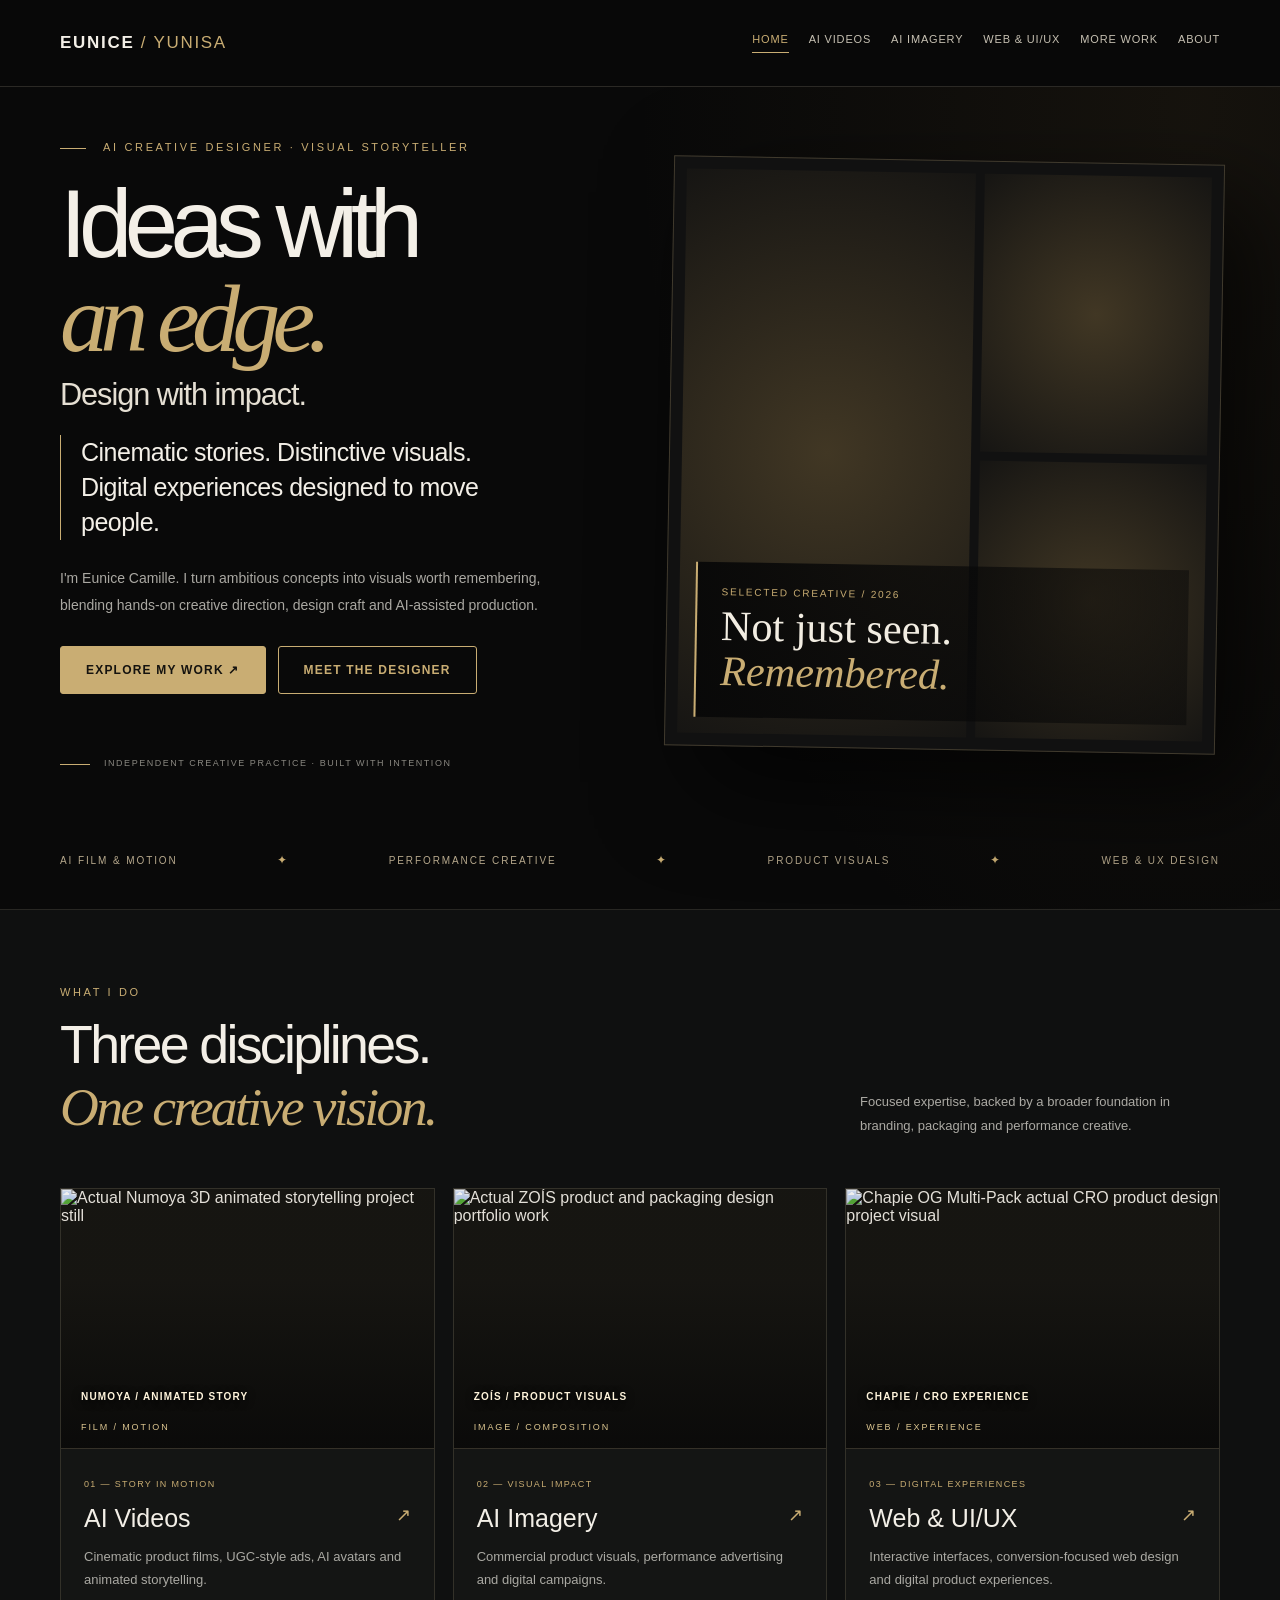
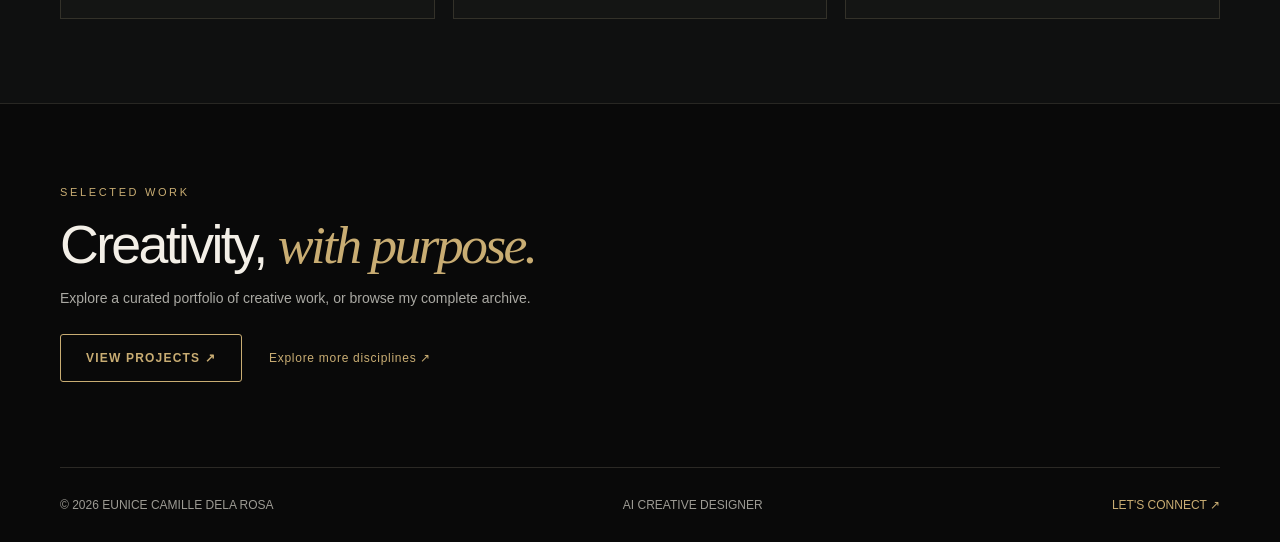
==== commit 0f0039a8: "Complete YUNISA authentic visual refresh, approved portrait and distinct TruPlay CRO case study" ====
--- a/index.html
+++ b/index.html
@@ -1 +1 @@
-<!doctype html><html lang="en"><head><meta charset="utf-8"><meta name="viewport" content="width=device-width,initial-scale=1"><meta name="theme-color" content="#090909"><meta name="description" content="Eunice Camille Dela Rosa — AI Creative Designer creating cinematic AI videos, commercial imagery, and web & UI/UX experiences."><title>Eunice Camille | AI Creative Designer</title><link rel="stylesheet" href="styles.css"></head><body class="home-page"><header><div class="wrap navrow"><a class="brand" href="index.html">EUNICE <b>/ YUNISA</b></a><nav aria-label="Main navigation"><a href="index.html" class="active">Home</a><a href="videos.html">AI Videos</a><a href="imagery.html">AI Imagery</a><a href="web-design.html">Web & UI/UX</a><a href="more-work.html">More Work</a><a href="about.html">About</a></nav></div></header><main><div class="wrap"><section class="lux-hero"><div class="lux-copy"><div class="eyebrow"><span class="gold-dash"></span> AI CREATIVE DESIGNER · VISUAL STORYTELLER</div><h1>Ideas with<br><em>an edge.</em><span class="hero-headline-tail">Design with impact.</span></h1><p class="lux-intro">Cinematic stories. Distinctive visuals. Digital experiences designed to move people.</p><p class="lux-description">I'm Eunice Camille. I turn ambitious concepts into visuals worth remembering, blending hands-on creative direction, design craft and AI-assisted production.</p><div class="actions"><a class="btn" href="videos.html">Explore my work <span aria-hidden="true">↗</span></a><a class="btn alt" href="about.html">Meet the designer</a></div><div class="hero-note"><span class="thin-rule"></span> INDEPENDENT CREATIVE PRACTICE · BUILT WITH INTENTION</div></div><div class="lux-visual cinematic-visual"><div class="cinematic-collage"><div class="collage-panel panel-tall"><img loading="lazy" src="https://drive.google.com/thumbnail?id=1fCSYLR0uN_bu2B9drtQrwo8lznK4oxs0&sz=w1600" alt="ZOÍS fragrance product packaging"  onerror="this.hidden=true"></div><div class="collage-panel"><img loading="lazy" src="https://drive.google.com/thumbnail?id=1BTTVG5XZGiocqLsHOiidEMbcR1-Gpm6S&sz=w1600" alt="Glamour Jewelry cinematic ad video"  onerror="this.hidden=true"></div><div class="collage-panel"><img loading="lazy" src="https://drive.google.com/thumbnail?id=1v5oNC_A8jtQZYOU4JGWlrF84776439ib&sz=w1600" alt="Ecommerce product creative for golf cart"  onerror="this.hidden=true"></div></div><div class="cinematic-label"><span>SELECTED CREATIVE / 2026</span><strong>Not just seen.<br><i>Remembered.</i></strong></div></div></section><div class="home-ticker" aria-label="Creative specialties"><span>AI FILM &amp; MOTION</span><i>✦</i><span>PERFORMANCE CREATIVE</span><i>✦</i><span>PRODUCT VISUALS</span><i>✦</i><span>WEB &amp; UX DESIGN</span></div></div><section class="expertise-section"><div class="wrap"><div class="expertise-top"><div><span class="eyebrow">WHAT I DO</span><h2>Three disciplines.<br><em>One creative vision.</em></h2></div><p>Focused expertise, backed by a broader foundation in branding, packaging and performance creative.</p></div><div class="lux-cards"><a href="videos.html" class="lux-card"><div class="lux-card-art portfolio-cover motion-art"><img src="https://drive.google.com/thumbnail?id=1Cq1JKR0GV7U8foYH8R7_3vFFyZg90Wmw&sz=w1600" loading="lazy" alt="Actual Numoya 3D animated storytelling project still"><span class="cover-shade"></span><span class="cover-project">NUMOYA / ANIMATED STORY</span><span class="art-caption">FILM / MOTION</span></div><div class="lux-card-body"><span class="num">01 — STORY IN MOTION</span><h3>AI Videos <span>↗</span></h3><p>Cinematic product films, UGC-style ads, AI avatars and animated storytelling.</p></div></a><a href="imagery.html" class="lux-card"><div class="lux-card-art portfolio-cover imagery-art"><img src="https://drive.google.com/thumbnail?id=1fCSYLR0uN_bu2B9drtQrwo8lznK4oxs0&sz=w1600" loading="lazy" alt="Actual ZOÍS product and packaging design portfolio work"><span class="cover-shade"></span><span class="cover-project">ZOÍS / PRODUCT VISUALS</span><span class="art-caption">IMAGE / COMPOSITION</span></div><div class="lux-card-body"><span class="num">02 — VISUAL IMPACT</span><h3>AI Imagery <span>↗</span></h3><p>Commercial product visuals, performance advertising and digital campaigns.</p></div></a><a href="web-design.html" class="lux-card"><div class="lux-card-art portfolio-cover web-art"><img src="https://raw.githubusercontent.com/EuniceHDR/chapie-demo/main/assets/imgChapieGalleryPhotoSource01BundleHero.png" loading="lazy" alt="Chapie OG Multi-Pack actual CRO product design project visual"><span class="cover-shade"></span><span class="cover-project">CHAPIE / CRO EXPERIENCE</span><span class="art-caption">WEB / EXPERIENCE</span></div><div class="lux-card-body"><span class="num">03 — DIGITAL EXPERIENCES</span><h3>Web & UI/UX <span>↗</span></h3><p>Interactive interfaces, conversion-focused web design and digital product experiences.</p></div></a></div></div></section><section class="wrap lux-end"><span class="eyebrow">SELECTED WORK</span><h2>Creativity, <em>with purpose.</em></h2><p>Explore a curated portfolio of creative work, or browse my complete archive.</p><div class="actions"><a class="btn alt" href="videos.html">View projects ↗</a><a class="text-link" href="more-work.html">Explore more disciplines ↗</a></div></section></main><footer class="wrap"><span>© 2026 EUNICE CAMILLE DELA ROSA</span><span>AI CREATIVE DESIGNER</span><a href="mailto:yunisa.hernandez@gmail.com">LET'S CONNECT ↗</a></footer><script src="site.js"></script></body></html>+<!doctype html><html lang="en"><head><meta charset="utf-8"><meta name="viewport" content="width=device-width,initial-scale=1"><meta name="theme-color" content="#090909"><meta name="description" content="Eunice Camille Dela Rosa — AI Creative Designer creating cinematic AI videos, commercial imagery, and web & UI/UX experiences."><title>Eunice Camille | AI Creative Designer</title><link rel="stylesheet" href="styles.css"></head><body class="home-page"><header><div class="wrap navrow"><a class="brand" href="index.html">EUNICE <b>/ YUNISA</b></a><nav aria-label="Main navigation"><a href="index.html" class="active">Home</a><a href="videos.html">AI Videos</a><a href="imagery.html">AI Imagery</a><a href="web-design.html">Web & UI/UX</a><a href="more-work.html">More Work</a><a href="about.html">About</a></nav></div></header><main><div class="wrap"><section class="lux-hero"><div class="lux-copy"><div class="eyebrow"><span class="gold-dash"></span> AI CREATIVE DESIGNER · VISUAL STORYTELLER</div><h1>Ideas with<br><em>an edge.</em><span class="hero-headline-tail">Design with impact.</span></h1><p class="lux-intro">Cinematic stories. Distinctive visuals. Digital experiences designed to move people.</p><p class="lux-description">I'm Eunice Camille. I turn ambitious concepts into visuals worth remembering, blending hands-on creative direction, design craft and AI-assisted production.</p><div class="actions"><a class="btn" href="videos.html">Explore my work <span aria-hidden="true">↗</span></a><a class="btn alt" href="about.html">Meet the designer</a></div><div class="hero-note"><span class="thin-rule"></span> INDEPENDENT CREATIVE PRACTICE · BUILT WITH INTENTION</div></div><div class="lux-visual cinematic-visual"><div class="cinematic-collage"><div class="collage-panel panel-tall"><img loading="lazy" src="https://drive.google.com/thumbnail?id=1fCSYLR0uN_bu2B9drtQrwo8lznK4oxs0&sz=w1600" alt="ZOÍS fragrance product packaging"  onerror="this.hidden=true"></div><div class="collage-panel"><img loading="lazy" src="https://drive.google.com/thumbnail?id=1BTTVG5XZGiocqLsHOiidEMbcR1-Gpm6S&sz=w1600" alt="Glamour Jewelry cinematic ad video"  onerror="this.hidden=true"></div><div class="collage-panel"><img loading="lazy" src="https://drive.google.com/thumbnail?id=1v5oNC_A8jtQZYOU4JGWlrF84776439ib&sz=w1600" alt="Ecommerce product creative for golf cart"  onerror="this.hidden=true"></div></div><div class="cinematic-label"><span>SELECTED CREATIVE / 2026</span><strong>Not just seen.<br><i>Remembered.</i></strong></div></div></section><div class="home-ticker" aria-label="Creative specialties"><span>AI FILM &amp; MOTION</span><i>✦</i><span>PERFORMANCE CREATIVE</span><i>✦</i><span>PRODUCT VISUALS</span><i>✦</i><span>WEB &amp; UX DESIGN</span></div></div><section class="expertise-section"><div class="wrap"><div class="expertise-top"><div><span class="eyebrow">WHAT I DO</span><h2>Three disciplines.<br><em>One creative vision.</em></h2></div><p>Focused expertise, backed by a broader foundation in branding, packaging and performance creative.</p></div><div class="lux-cards"><a href="videos.html" class="lux-card"><div class="lux-card-art portfolio-cover motion-art"><img src="https://drive.google.com/thumbnail?id=1jRE14mdIhboFJ1EiRIDc7GxlVEEnkN6s&sz=w1600" loading="lazy" alt="Actual Numoya 3D animated storytelling project still"><span class="cover-shade"></span><span class="cover-project">NUMOYA / ANIMATED STORY</span><span class="art-caption">FILM / MOTION</span></div><div class="lux-card-body"><span class="num">01 — STORY IN MOTION</span><h3>AI Videos <span>↗</span></h3><p>Cinematic product films, UGC-style ads, AI avatars and animated storytelling.</p></div></a><a href="imagery.html" class="lux-card"><div class="lux-card-art portfolio-cover imagery-art"><img src="https://drive.google.com/thumbnail?id=1fCSYLR0uN_bu2B9drtQrwo8lznK4oxs0&sz=w1600" loading="lazy" alt="Actual ZOÍS product and packaging design portfolio work"><span class="cover-shade"></span><span class="cover-project">ZOÍS / PRODUCT VISUALS</span><span class="art-caption">IMAGE / COMPOSITION</span></div><div class="lux-card-body"><span class="num">02 — VISUAL IMPACT</span><h3>AI Imagery <span>↗</span></h3><p>Commercial product visuals, performance advertising and digital campaigns.</p></div></a><a href="web-design.html" class="lux-card"><div class="lux-card-art portfolio-cover web-art"><img src="https://raw.githubusercontent.com/EuniceHDR/chapie-demo/main/assets/imgChapieGalleryPhotoSource01BundleHero.png" loading="lazy" alt="Chapie OG Multi-Pack actual CRO product design project visual"><span class="cover-shade"></span><span class="cover-project">CHAPIE / CRO EXPERIENCE</span><span class="art-caption">WEB / EXPERIENCE</span></div><div class="lux-card-body"><span class="num">03 — DIGITAL EXPERIENCES</span><h3>Web & UI/UX <span>↗</span></h3><p>Interactive interfaces, conversion-focused web design and digital product experiences.</p></div></a></div></div></section><section class="wrap lux-end"><span class="eyebrow">SELECTED WORK</span><h2>Creativity, <em>with purpose.</em></h2><p>Explore a curated portfolio of creative work, or browse my complete archive.</p><div class="actions"><a class="btn alt" href="videos.html">View projects ↗</a><a class="text-link" href="more-work.html">Explore more disciplines ↗</a></div></section></main><footer class="wrap"><span>© 2026 EUNICE CAMILLE DELA ROSA</span><span>AI CREATIVE DESIGNER</span><a href="mailto:yunisa.hernandez@gmail.com">LET'S CONNECT ↗</a></footer><script src="site.js"></script></body></html>
--- a/styles.css
+++ b/styles.css
@@ -157,3 +157,19 @@
 .illustration-portfolio .illustration-sun{right:-25px;top:-50px}
 .illustration-portfolio .illustration-caption{z-index:4;background:#27204fa6;backdrop-filter:blur(4px);padding:8px 10px;bottom:11px}
 .illustration-portfolio .illustration-work-frame.image-unavailable:after{content:"ILLUSTRATION / PORTFOLIO";position:absolute;inset:0;display:grid;place-items:center;text-align:center;font:italic 26px Georgia,serif;color:#8c55ab;background:linear-gradient(135deg,#fbe2e8,#e0d1ff)}
+
+/* Authentic portfolio visuals: no synthetic sample-project art */
+.portfolio-cover{position:relative;overflow:hidden;background:#171612}
+.portfolio-cover>img{width:100%;height:100%;object-fit:cover;display:block;transition:transform .5s ease}
+.lux-card:hover .portfolio-cover>img{transform:scale(1.055)}
+.portfolio-cover .cover-shade{position:absolute;inset:0;background:linear-gradient(180deg,#09090911 35%,#070707c7 100%);pointer-events:none}
+.portfolio-cover .cover-project{position:absolute;left:20px;bottom:46px;font-size:10px;letter-spacing:.12em;color:#fff4db;font-weight:600;text-shadow:0 2px 8px #000}
+.portfolio-cover .art-caption{z-index:2}
+.original-asset-cover{position:relative;background:#1d1d1c}.original-asset-cover img{object-fit:contain;background:#22211f}
+.asset-caption{position:absolute;bottom:0;left:0;right:0;padding:20px 14px 12px;background:linear-gradient(transparent,#080808e8);font-size:9px;letter-spacing:.13em;color:#f2e1bc}
+.digital-work-cover{background:#282623}.digital-work-cover img{object-fit:contain;object-position:center;background:#24221f}
+.illustration-actual{background:#33283b}.illustration-actual img{object-fit:contain;background:linear-gradient(125deg,#302944,#80576e)}
+/* Ensure covers stay legible when actual image sources cannot load */
+.portfolio-cover .cover-project{z-index:2}
+
+.authentic-poster:after{content:"";position:absolute;inset:0;background:linear-gradient(180deg,transparent 45%,#05050575 100%);pointer-events:none}.authentic-poster .play-ring{z-index:2}.authentic-poster .poster-fallback{position:absolute;inset:0}.authentic-poster .poster-fallback span{max-width:85%}
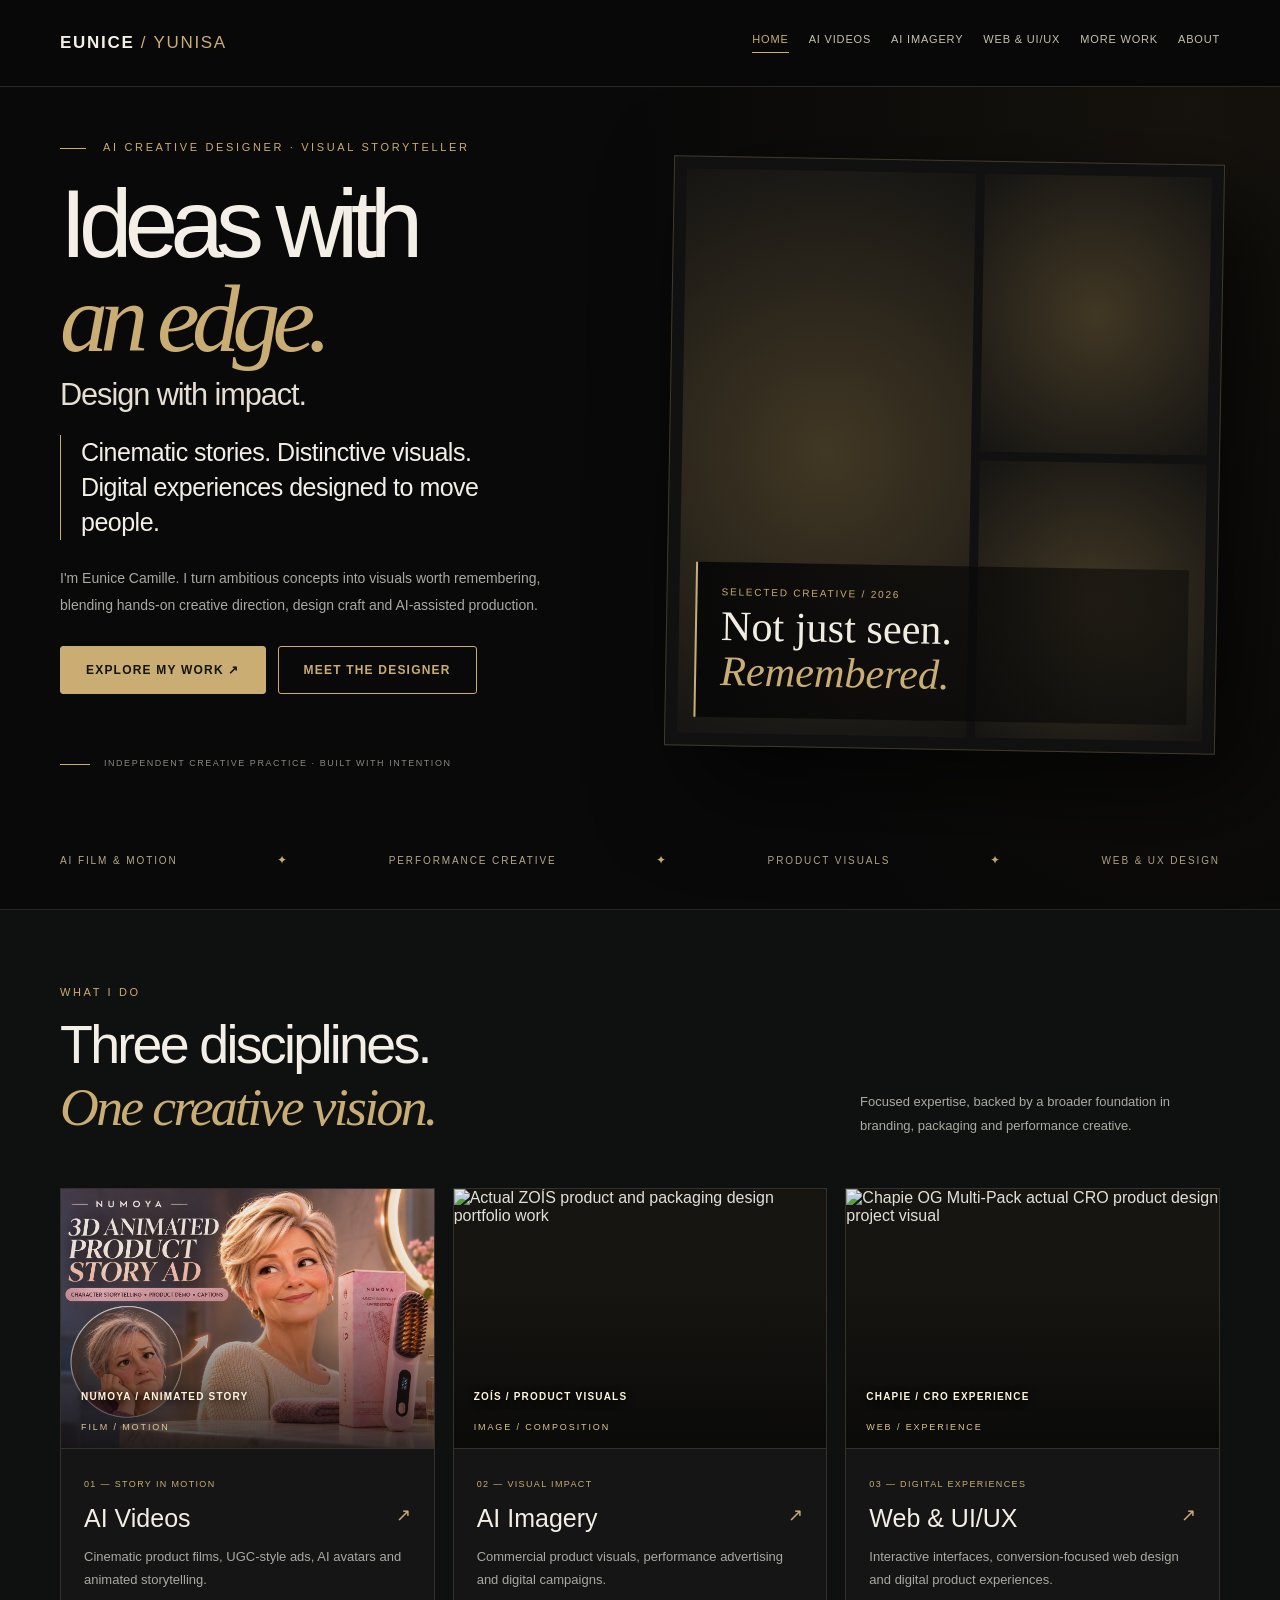
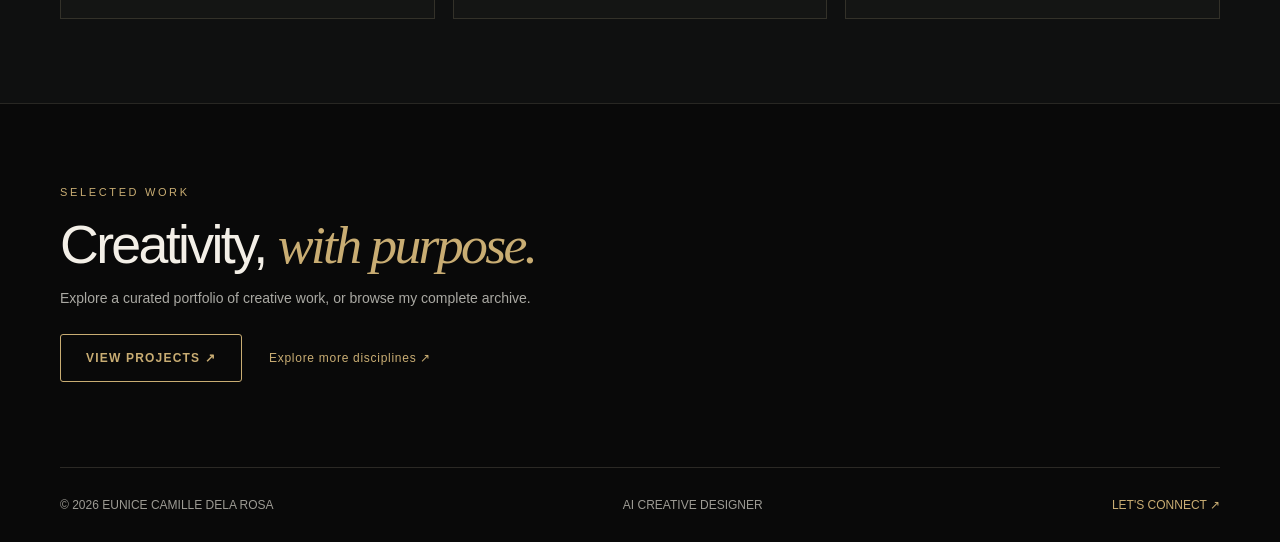
==== commit 65c2318a: "Point portfolio video covers to self-hosted original project images" ====
--- a/index.html
+++ b/index.html
@@ -1 +1 @@
-<!doctype html><html lang="en"><head><meta charset="utf-8"><meta name="viewport" content="width=device-width,initial-scale=1"><meta name="theme-color" content="#090909"><meta name="description" content="Eunice Camille Dela Rosa — AI Creative Designer creating cinematic AI videos, commercial imagery, and web & UI/UX experiences."><title>Eunice Camille | AI Creative Designer</title><link rel="stylesheet" href="styles.css"></head><body class="home-page"><header><div class="wrap navrow"><a class="brand" href="index.html">EUNICE <b>/ YUNISA</b></a><nav aria-label="Main navigation"><a href="index.html" class="active">Home</a><a href="videos.html">AI Videos</a><a href="imagery.html">AI Imagery</a><a href="web-design.html">Web & UI/UX</a><a href="more-work.html">More Work</a><a href="about.html">About</a></nav></div></header><main><div class="wrap"><section class="lux-hero"><div class="lux-copy"><div class="eyebrow"><span class="gold-dash"></span> AI CREATIVE DESIGNER · VISUAL STORYTELLER</div><h1>Ideas with<br><em>an edge.</em><span class="hero-headline-tail">Design with impact.</span></h1><p class="lux-intro">Cinematic stories. Distinctive visuals. Digital experiences designed to move people.</p><p class="lux-description">I'm Eunice Camille. I turn ambitious concepts into visuals worth remembering, blending hands-on creative direction, design craft and AI-assisted production.</p><div class="actions"><a class="btn" href="videos.html">Explore my work <span aria-hidden="true">↗</span></a><a class="btn alt" href="about.html">Meet the designer</a></div><div class="hero-note"><span class="thin-rule"></span> INDEPENDENT CREATIVE PRACTICE · BUILT WITH INTENTION</div></div><div class="lux-visual cinematic-visual"><div class="cinematic-collage"><div class="collage-panel panel-tall"><img loading="lazy" src="https://drive.google.com/thumbnail?id=1fCSYLR0uN_bu2B9drtQrwo8lznK4oxs0&sz=w1600" alt="ZOÍS fragrance product packaging"  onerror="this.hidden=true"></div><div class="collage-panel"><img loading="lazy" src="https://drive.google.com/thumbnail?id=1BTTVG5XZGiocqLsHOiidEMbcR1-Gpm6S&sz=w1600" alt="Glamour Jewelry cinematic ad video"  onerror="this.hidden=true"></div><div class="collage-panel"><img loading="lazy" src="https://drive.google.com/thumbnail?id=1v5oNC_A8jtQZYOU4JGWlrF84776439ib&sz=w1600" alt="Ecommerce product creative for golf cart"  onerror="this.hidden=true"></div></div><div class="cinematic-label"><span>SELECTED CREATIVE / 2026</span><strong>Not just seen.<br><i>Remembered.</i></strong></div></div></section><div class="home-ticker" aria-label="Creative specialties"><span>AI FILM &amp; MOTION</span><i>✦</i><span>PERFORMANCE CREATIVE</span><i>✦</i><span>PRODUCT VISUALS</span><i>✦</i><span>WEB &amp; UX DESIGN</span></div></div><section class="expertise-section"><div class="wrap"><div class="expertise-top"><div><span class="eyebrow">WHAT I DO</span><h2>Three disciplines.<br><em>One creative vision.</em></h2></div><p>Focused expertise, backed by a broader foundation in branding, packaging and performance creative.</p></div><div class="lux-cards"><a href="videos.html" class="lux-card"><div class="lux-card-art portfolio-cover motion-art"><img src="https://drive.google.com/thumbnail?id=1jRE14mdIhboFJ1EiRIDc7GxlVEEnkN6s&sz=w1600" loading="lazy" alt="Actual Numoya 3D animated storytelling project still"><span class="cover-shade"></span><span class="cover-project">NUMOYA / ANIMATED STORY</span><span class="art-caption">FILM / MOTION</span></div><div class="lux-card-body"><span class="num">01 — STORY IN MOTION</span><h3>AI Videos <span>↗</span></h3><p>Cinematic product films, UGC-style ads, AI avatars and animated storytelling.</p></div></a><a href="imagery.html" class="lux-card"><div class="lux-card-art portfolio-cover imagery-art"><img src="https://drive.google.com/thumbnail?id=1fCSYLR0uN_bu2B9drtQrwo8lznK4oxs0&sz=w1600" loading="lazy" alt="Actual ZOÍS product and packaging design portfolio work"><span class="cover-shade"></span><span class="cover-project">ZOÍS / PRODUCT VISUALS</span><span class="art-caption">IMAGE / COMPOSITION</span></div><div class="lux-card-body"><span class="num">02 — VISUAL IMPACT</span><h3>AI Imagery <span>↗</span></h3><p>Commercial product visuals, performance advertising and digital campaigns.</p></div></a><a href="web-design.html" class="lux-card"><div class="lux-card-art portfolio-cover web-art"><img src="https://raw.githubusercontent.com/EuniceHDR/chapie-demo/main/assets/imgChapieGalleryPhotoSource01BundleHero.png" loading="lazy" alt="Chapie OG Multi-Pack actual CRO product design project visual"><span class="cover-shade"></span><span class="cover-project">CHAPIE / CRO EXPERIENCE</span><span class="art-caption">WEB / EXPERIENCE</span></div><div class="lux-card-body"><span class="num">03 — DIGITAL EXPERIENCES</span><h3>Web & UI/UX <span>↗</span></h3><p>Interactive interfaces, conversion-focused web design and digital product experiences.</p></div></a></div></div></section><section class="wrap lux-end"><span class="eyebrow">SELECTED WORK</span><h2>Creativity, <em>with purpose.</em></h2><p>Explore a curated portfolio of creative work, or browse my complete archive.</p><div class="actions"><a class="btn alt" href="videos.html">View projects ↗</a><a class="text-link" href="more-work.html">Explore more disciplines ↗</a></div></section></main><footer class="wrap"><span>© 2026 EUNICE CAMILLE DELA ROSA</span><span>AI CREATIVE DESIGNER</span><a href="mailto:yunisa.hernandez@gmail.com">LET'S CONNECT ↗</a></footer><script src="site.js"></script></body></html>+<!doctype html><html lang="en"><head><meta charset="utf-8"><meta name="viewport" content="width=device-width,initial-scale=1"><meta name="theme-color" content="#090909"><meta name="description" content="Eunice Camille Dela Rosa — AI Creative Designer creating cinematic AI videos, commercial imagery, and web & UI/UX experiences."><title>Eunice Camille | AI Creative Designer</title><link rel="stylesheet" href="styles.css"></head><body class="home-page"><header><div class="wrap navrow"><a class="brand" href="index.html">EUNICE <b>/ YUNISA</b></a><nav aria-label="Main navigation"><a href="index.html" class="active">Home</a><a href="videos.html">AI Videos</a><a href="imagery.html">AI Imagery</a><a href="web-design.html">Web & UI/UX</a><a href="more-work.html">More Work</a><a href="about.html">About</a></nav></div></header><main><div class="wrap"><section class="lux-hero"><div class="lux-copy"><div class="eyebrow"><span class="gold-dash"></span> AI CREATIVE DESIGNER · VISUAL STORYTELLER</div><h1>Ideas with<br><em>an edge.</em><span class="hero-headline-tail">Design with impact.</span></h1><p class="lux-intro">Cinematic stories. Distinctive visuals. Digital experiences designed to move people.</p><p class="lux-description">I'm Eunice Camille. I turn ambitious concepts into visuals worth remembering, blending hands-on creative direction, design craft and AI-assisted production.</p><div class="actions"><a class="btn" href="videos.html">Explore my work <span aria-hidden="true">↗</span></a><a class="btn alt" href="about.html">Meet the designer</a></div><div class="hero-note"><span class="thin-rule"></span> INDEPENDENT CREATIVE PRACTICE · BUILT WITH INTENTION</div></div><div class="lux-visual cinematic-visual"><div class="cinematic-collage"><div class="collage-panel panel-tall"><img loading="lazy" src="https://drive.google.com/thumbnail?id=1fCSYLR0uN_bu2B9drtQrwo8lznK4oxs0&sz=w1600" alt="ZOÍS fragrance product packaging"  onerror="this.hidden=true"></div><div class="collage-panel"><img loading="lazy" src="https://drive.google.com/thumbnail?id=1BTTVG5XZGiocqLsHOiidEMbcR1-Gpm6S&sz=w1600" alt="Glamour Jewelry cinematic ad video"  onerror="this.hidden=true"></div><div class="collage-panel"><img loading="lazy" src="https://drive.google.com/thumbnail?id=1v5oNC_A8jtQZYOU4JGWlrF84776439ib&sz=w1600" alt="Ecommerce product creative for golf cart"  onerror="this.hidden=true"></div></div><div class="cinematic-label"><span>SELECTED CREATIVE / 2026</span><strong>Not just seen.<br><i>Remembered.</i></strong></div></div></section><div class="home-ticker" aria-label="Creative specialties"><span>AI FILM &amp; MOTION</span><i>✦</i><span>PERFORMANCE CREATIVE</span><i>✦</i><span>PRODUCT VISUALS</span><i>✦</i><span>WEB &amp; UX DESIGN</span></div></div><section class="expertise-section"><div class="wrap"><div class="expertise-top"><div><span class="eyebrow">WHAT I DO</span><h2>Three disciplines.<br><em>One creative vision.</em></h2></div><p>Focused expertise, backed by a broader foundation in branding, packaging and performance creative.</p></div><div class="lux-cards"><a href="videos.html" class="lux-card"><div class="lux-card-art portfolio-cover motion-art"><img src="assets/numoya-original-thumbnail.png" loading="lazy" alt="Actual Numoya 3D animated storytelling project still"><span class="cover-shade"></span><span class="cover-project">NUMOYA / ANIMATED STORY</span><span class="art-caption">FILM / MOTION</span></div><div class="lux-card-body"><span class="num">01 — STORY IN MOTION</span><h3>AI Videos <span>↗</span></h3><p>Cinematic product films, UGC-style ads, AI avatars and animated storytelling.</p></div></a><a href="imagery.html" class="lux-card"><div class="lux-card-art portfolio-cover imagery-art"><img src="https://drive.google.com/thumbnail?id=1fCSYLR0uN_bu2B9drtQrwo8lznK4oxs0&sz=w1600" loading="lazy" alt="Actual ZOÍS product and packaging design portfolio work"><span class="cover-shade"></span><span class="cover-project">ZOÍS / PRODUCT VISUALS</span><span class="art-caption">IMAGE / COMPOSITION</span></div><div class="lux-card-body"><span class="num">02 — VISUAL IMPACT</span><h3>AI Imagery <span>↗</span></h3><p>Commercial product visuals, performance advertising and digital campaigns.</p></div></a><a href="web-design.html" class="lux-card"><div class="lux-card-art portfolio-cover web-art"><img src="https://raw.githubusercontent.com/EuniceHDR/chapie-demo/main/assets/imgChapieGalleryPhotoSource01BundleHero.png" loading="lazy" alt="Chapie OG Multi-Pack actual CRO product design project visual"><span class="cover-shade"></span><span class="cover-project">CHAPIE / CRO EXPERIENCE</span><span class="art-caption">WEB / EXPERIENCE</span></div><div class="lux-card-body"><span class="num">03 — DIGITAL EXPERIENCES</span><h3>Web & UI/UX <span>↗</span></h3><p>Interactive interfaces, conversion-focused web design and digital product experiences.</p></div></a></div></div></section><section class="wrap lux-end"><span class="eyebrow">SELECTED WORK</span><h2>Creativity, <em>with purpose.</em></h2><p>Explore a curated portfolio of creative work, or browse my complete archive.</p><div class="actions"><a class="btn alt" href="videos.html">View projects ↗</a><a class="text-link" href="more-work.html">Explore more disciplines ↗</a></div></section></main><footer class="wrap"><span>© 2026 EUNICE CAMILLE DELA ROSA</span><span>AI CREATIVE DESIGNER</span><a href="mailto:yunisa.hernandez@gmail.com">LET'S CONNECT ↗</a></footer><script src="site.js"></script></body></html>
--- a/styles.css
+++ b/styles.css
@@ -173,3 +173,51 @@
 .portfolio-cover .cover-project{z-index:2}
 
 .authentic-poster:after{content:"";position:absolute;inset:0;background:linear-gradient(180deg,transparent 45%,#05050575 100%);pointer-events:none}.authentic-poster .play-ring{z-index:2}.authentic-poster .poster-fallback{position:absolute;inset:0}.authentic-poster .poster-fallback span{max-width:85%}
+
+/* Approved exact portrait and genuine project covers */
+.portrait-final{margin:0;border:1px solid #484032;background:radial-gradient(circle at 40% 18%,#5b4439,#171413 76%);overflow:hidden;box-shadow:14px 25px 65px #0008;align-self:center}
+.portrait-final>img{display:block;width:100%;height:auto;object-fit:contain;max-height:680px;object-position:center}
+.portrait-final figcaption{display:flex;justify-content:space-between;gap:12px;align-items:center;flex-wrap:wrap;padding:17px 20px;border-top:1px solid #4c4339;background:#121111}
+.portrait-final figcaption span{color:#eddfbf;font-size:10px;letter-spacing:.15em}.portrait-final figcaption small{color:#a9a299;font-size:11px}
+.poster-editorial{pointer-events:none;position:absolute;z-index:3;bottom:14px;left:17px;right:84px;display:flex;flex-direction:column;gap:5px;text-shadow:0 2px 15px #000}
+.poster-editorial small{font-size:8px;letter-spacing:.16em;color:#e8d3a7}.poster-editorial strong{font-size:clamp(16px,1.6vw,24px);font-weight:540;line-height:1.08;color:#fff}
+.authentic-poster{background:#151410}.authentic-poster img{object-fit:cover}.authentic-poster .play-ring{left:auto;right:19px;top:auto;bottom:16px;transform:none;width:43px;height:43px;font-size:12px}
+.case-visual.cro-draft-card{position:relative;padding:20px;background:#242038}.cro-draft-card img{width:100%;max-height:330px;object-fit:contain;box-shadow:0 20px 35px #0006}.case-image-label{position:absolute;left:20px;bottom:12px;background:#0d0c0cbc;color:#e8dbc9;padding:8px 11px;letter-spacing:.12em;font-size:8px}
+.tp-related{padding:65px 0;border-top:1px solid #3c3528}.tp-related h2{font-size:clamp(32px,4.2vw,52px);font-weight:500}.tp-related p{color:#aaa59e;max-width:680px;line-height:1.75}.tp-related .btn{margin-top:16px}
+.cro-portfolio-page{background:#0b0b0c}.cro-portfolio-page h1,.cro-portfolio-page h2{font-weight:460;letter-spacing:-.055em;line-height:1.08}.cro-portfolio-page h1 em,.cro-portfolio-page h2 em{font-family:Georgia,serif;font-weight:400;color:var(--gold)}.cro-head{padding:62px 0 95px}.cro-head-layout{display:grid;grid-template-columns:1.3fr .55fr;gap:11%;align-items:end;margin-top:35px}.cro-head h1{font-size:clamp(52px,6.6vw,92px);max-width:880px;margin:23px 0}.cro-head-lead{font-size:clamp(20px,2vw,26px);line-height:1.4;max-width:640px}.cro-head .small{max-width:640px}.cro-aside{padding:24px;border-top:1px solid #c9ad73;display:grid;gap:11px;background:linear-gradient(135deg,#1a1a19,#101011)}.cro-aside span{font-size:9px;letter-spacing:.18em;color:#c9ad73}.cro-aside strong{font-size:14px;font-weight:500;margin-bottom:11px}
+.cro-banner{padding:88px 0;background:linear-gradient(145deg,#1a1722,#0e0e13 65%);border-top:1px solid #302834;border-bottom:1px solid #302834}.cro-panel-title{max-width:1160px}.cro-panel-title h2{font-size:clamp(36px,4.5vw,62px);margin:10px 0 20px}.cro-panel-title p{max-width:770px;color:#b4afa9;font-size:14px;line-height:1.8}.cro-figma-shot{margin:35px 0 0;background:#111;border:1px solid #504759;box-shadow:0 30px 80px #0008}.cro-figma-shot img{display:block;width:100%;height:auto}.cro-figma-shot figcaption,.cro-strategy-shot figcaption{font-size:11px;color:#bbb2ab;padding:12px 15px;letter-spacing:.02em}
+.cro-principles{padding-top:110px;padding-bottom:110px}.cro-principles h2{font-size:clamp(36px,4.5vw,64px);margin:20px 0 45px}.cro-three{display:grid;grid-template-columns:repeat(3,1fr);gap:18px}.cro-three article{background:#161616;border:1px solid #33302b;padding:27px;min-height:250px}.cro-three article span{color:var(--gold);font-size:11px}.cro-three article h3{font-size:23px;font-weight:500;margin-top:30px}.cro-three article p{color:#b3ada4;line-height:1.8;font-size:13px}
+.cro-strategy{background:#17171a;border-top:1px solid #3e3835;border-bottom:1px solid #3e3835;padding:100px 0}.cro-strategy-grid{display:grid;grid-template-columns:.7fr 1.2fr;gap:6%;align-items:center}.cro-strategy h2{font-size:clamp(35px,4vw,59px)}.cro-strategy p{line-height:1.9;color:#b6afa5;font-size:14px}.cro-strategy .watch-link{display:inline-block;margin-top:18px}.cro-strategy-shot{max-width:100%;margin:0;background:#201d23;border:1px solid #454049}.cro-strategy-shot img{width:100%;display:block;height:auto}
+.cro-credits{padding-top:110px;padding-bottom:95px;border-bottom:1px solid #3d3832}.cro-credits h2{font-size:clamp(38px,5vw,66px)}.cro-credit-columns{display:grid;grid-template-columns:1fr 1fr;gap:60px}.cro-credit-columns p{font-size:14px;color:#b5afa6;line-height:1.95}.cro-finish{text-align:center;padding:95px 0 120px}.cro-finish h2{font-size:clamp(42px,5vw,68px)}
+@media(max-width:860px){.cro-head-layout,.cro-strategy-grid,.cro-credit-columns{grid-template-columns:1fr}.cro-three{grid-template-columns:1fr}.cro-aside{grid-template-columns:1fr 1fr;gap:10px}.cro-aside strong{margin-bottom:0}.cro-strategy-grid{gap:45px}.cro-portfolio-page h1{font-size:clamp(48px,8vw,76px)}}
+@media(max-width:600px){.portrait-final figcaption{display:block}.portrait-final figcaption small{display:block;margin-top:8px}.poster-editorial strong{font-size:19px}.cro-head,.cro-principles,.cro-strategy,.cro-credits{padding-top:64px;padding-bottom:64px}.cro-banner{padding:60px 0}.cro-head-layout{gap:30px}.cro-portfolio-page h1{font-size:47px}.cro-aside{grid-template-columns:1fr}.cro-three article{min-height:auto}.cro-figma-shot figcaption{font-size:10px}}
+
+/* Approved portrait: use exact source file unchanged */
+.portrait-approved{position:relative;min-height:480px;border:1px solid #584f41;background:#241d1b;overflow:hidden;align-self:stretch}
+.portrait-approved img{width:100%;height:100%;min-height:480px;object-fit:contain;object-position:center;display:block;background:#241d1b}
+.portrait-identity{position:absolute;left:0;right:0;bottom:0;padding:52px 28px 24px;background:linear-gradient(transparent,#0b0909ed);display:flex;flex-direction:column;gap:6px}
+.portrait-identity span{font-size:9px;letter-spacing:.19em;color:#d5b67b}.portrait-identity strong{font:normal 30px Georgia,serif;color:#fff7e6}
+.cro-draft-visual{background:radial-gradient(circle at 70% 10%,#563e7b,#211a32 55%,#100e16 100%)}
+.cro-draft-art{width:100%;max-width:500px;padding:34px 26px;border:1px solid #b7a2c35e;box-shadow:18px 18px 50px #0007;display:flex;flex-direction:column;justify-content:space-between;min-height:290px;background:linear-gradient(140deg,#392c54,#161420)}
+.cro-draft-art strong{font-size:clamp(34px,3.5vw,51px);letter-spacing:-.057em;line-height:1.08;font-weight:500}.cro-draft-art em{font:italic 1em Georgia,serif;color:#d4b1ff}
+.cro-draft-small{font-size:9px;letter-spacing:.16em;color:#dacbe7}.cro-draft-rule{height:1px;width:100%;background:#aa85ce66}
+.cro-portfolio-page{background:#090909}.cro-portfolio-page .cro-hero{padding:85px 0 110px;border-bottom:1px solid #38312d}
+.cro-hero .eyebrow{display:block;margin-top:48px}.cro-hero h1{font-size:clamp(57px,7.5vw,107px);letter-spacing:-.07em;line-height:1.03;font-weight:480;margin:10px 0 30px}.cro-hero h1 em,.cro-story-section h2 em{font:italic 1em Georgia,serif;color:#c9ad73}
+.cro-intro{display:grid;grid-template-columns:1fr 1fr;gap:70px;align-items:center}.cro-intro p:last-child,.cro-story-section p{line-height:1.9;font-size:14px;color:#b4aea5}.cro-intro .lead{font-size:clamp(20px,2vw,28px);max-width:500px}
+.cro-divider-stats{display:grid;grid-template-columns:repeat(3,1fr);gap:25px;border-bottom:1px solid #38312d;padding:30px 0}.cro-divider-stats div{display:flex;flex-direction:column;gap:9px}.cro-divider-stats small,.cro-design-principles small{font-size:10px;letter-spacing:.17em;color:#c9ad73}.cro-divider-stats strong{font-size:16px;font-weight:500}
+.cro-story-section{padding:95px 0;border-bottom:1px solid #38312d}.cro-story-section h2{font-size:clamp(37px,4.7vw,65px);letter-spacing:-.05em;font-weight:480;line-height:1.12;margin:22px 0}
+.cro-two-column{display:grid;grid-template-columns:1fr 1fr;gap:75px;align-items:start}.cro-two-column>div{padding-top:8px}.cro-phase-grid{display:grid;grid-template-columns:repeat(4,1fr);gap:14px;margin-top:35px}
+.cro-phase-grid article{border:1px solid #3c3431;background:#151414;padding:27px 22px;min-height:275px}.cro-phase-grid article>span{font-family:Georgia,serif;color:#c9ad73;font-size:35px}.cro-phase-grid h3{font-weight:500;font-size:20px;margin:30px 0 12px}
+.cro-design-principles{display:grid;grid-template-columns:repeat(3,1fr);gap:12px;margin-top:30px}.cro-design-principles>div{border:1px solid #45353e;padding:28px;background:linear-gradient(125deg,#211923,#121316);display:flex;flex-direction:column;gap:20px}.cro-design-principles strong{font-size:20px;font-weight:500}
+.cro-attribution{background:#191718;border:1px solid #3f342f;padding:28px}.cro-attribution small{display:block;letter-spacing:.16em;color:#c9ad73;margin-bottom:18px}.cro-attribution a{display:block;color:#dfc693;margin-bottom:14px;font-size:13px}
+.cro-closing{text-align:center;padding:105px 0 120px}.cro-closing h2{font-size:clamp(40px,5vw,67px);font-weight:480}
+@media(max-width:850px){.cro-intro,.cro-two-column{grid-template-columns:1fr;gap:15px}.cro-phase-grid{grid-template-columns:repeat(2,1fr)}.cro-design-principles{grid-template-columns:1fr}}
+@media(max-width:570px){.cro-portfolio-page .cro-hero,.cro-story-section{padding:65px 0}.cro-hero h1{font-size:52px}.cro-phase-grid,.cro-divider-stats{grid-template-columns:1fr}.cro-phase-grid article{min-height:0}.portrait-approved img{min-height:360px}}
+
+/* Gentle CRO editorial motion; original Figma artwork stays unchanged */
+@keyframes croReveal{from{opacity:0;transform:translateY(18px)}to{opacity:1;transform:translateY(0)}}
+.cro-portfolio-page .cro-head-layout>div:first-child{animation:croReveal .8s ease-out both}
+.cro-portfolio-page .cro-aside{animation:croReveal .85s ease-out .18s both}
+.cro-figma-shot,.cro-strategy-shot{transition:box-shadow .35s ease,border-color .35s ease}
+.cro-figma-shot:hover,.cro-strategy-shot:hover{box-shadow:0 24px 65px #c9ad7320;border-color:#bda572}
+@media(prefers-reduced-motion:reduce){.cro-portfolio-page .cro-head-layout>div:first-child,.cro-portfolio-page .cro-aside{animation:none!important}}
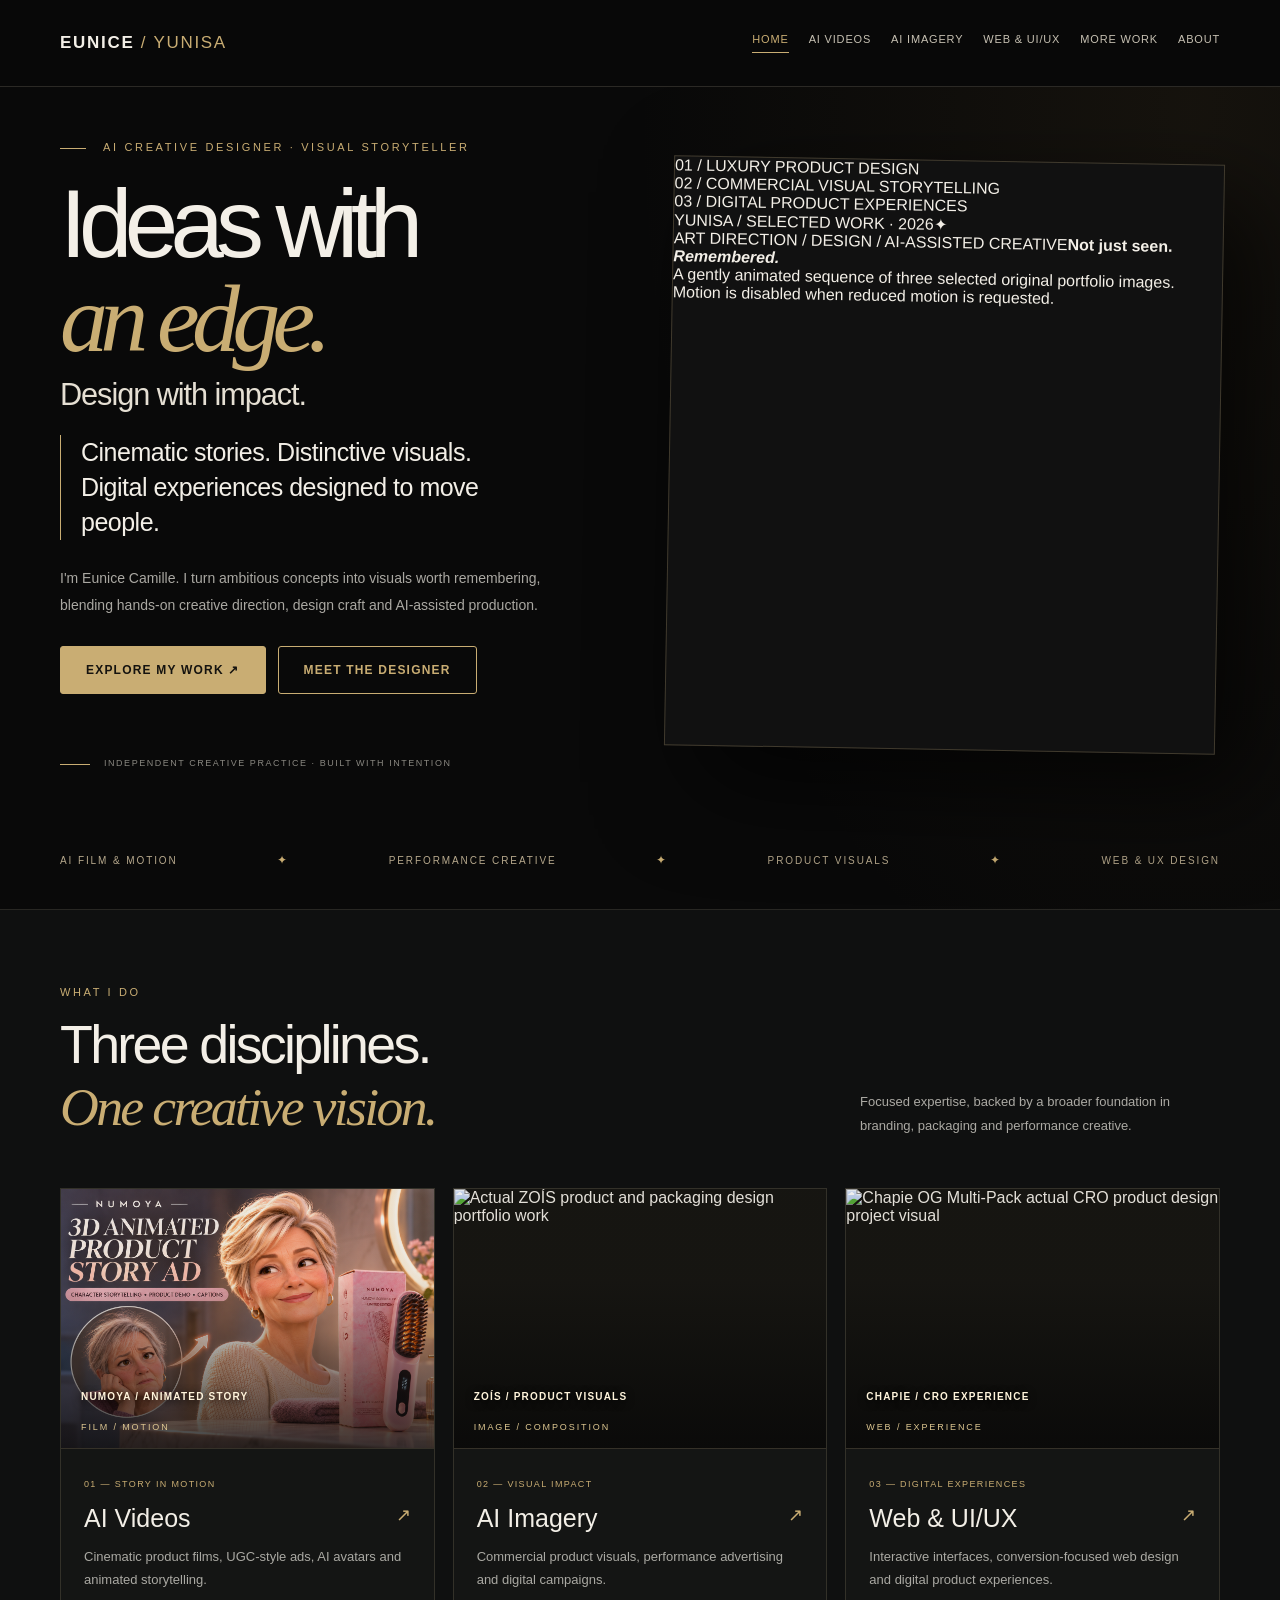
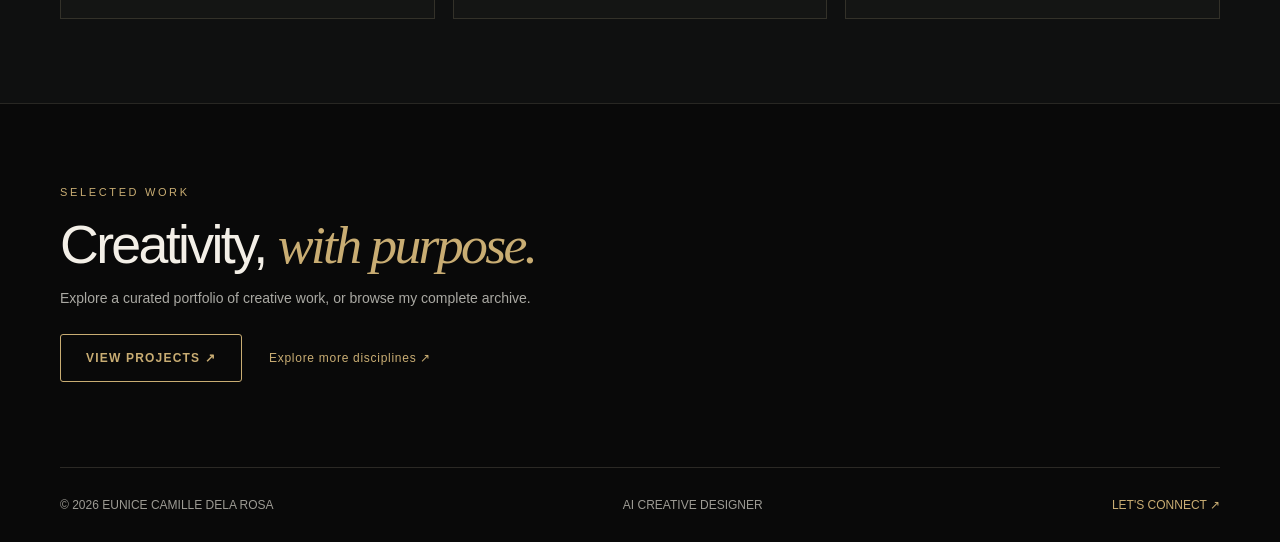
==== commit e6798fbb: "Replace homepage collage with signature cinematic motion poster" ====
--- a/index.html
+++ b/index.html
@@ -1 +1,11 @@
-<!doctype html><html lang="en"><head><meta charset="utf-8"><meta name="viewport" content="width=device-width,initial-scale=1"><meta name="theme-color" content="#090909"><meta name="description" content="Eunice Camille Dela Rosa — AI Creative Designer creating cinematic AI videos, commercial imagery, and web & UI/UX experiences."><title>Eunice Camille | AI Creative Designer</title><link rel="stylesheet" href="styles.css"></head><body class="home-page"><header><div class="wrap navrow"><a class="brand" href="index.html">EUNICE <b>/ YUNISA</b></a><nav aria-label="Main navigation"><a href="index.html" class="active">Home</a><a href="videos.html">AI Videos</a><a href="imagery.html">AI Imagery</a><a href="web-design.html">Web & UI/UX</a><a href="more-work.html">More Work</a><a href="about.html">About</a></nav></div></header><main><div class="wrap"><section class="lux-hero"><div class="lux-copy"><div class="eyebrow"><span class="gold-dash"></span> AI CREATIVE DESIGNER · VISUAL STORYTELLER</div><h1>Ideas with<br><em>an edge.</em><span class="hero-headline-tail">Design with impact.</span></h1><p class="lux-intro">Cinematic stories. Distinctive visuals. Digital experiences designed to move people.</p><p class="lux-description">I'm Eunice Camille. I turn ambitious concepts into visuals worth remembering, blending hands-on creative direction, design craft and AI-assisted production.</p><div class="actions"><a class="btn" href="videos.html">Explore my work <span aria-hidden="true">↗</span></a><a class="btn alt" href="about.html">Meet the designer</a></div><div class="hero-note"><span class="thin-rule"></span> INDEPENDENT CREATIVE PRACTICE · BUILT WITH INTENTION</div></div><div class="lux-visual cinematic-visual"><div class="cinematic-collage"><div class="collage-panel panel-tall"><img loading="lazy" src="https://drive.google.com/thumbnail?id=1fCSYLR0uN_bu2B9drtQrwo8lznK4oxs0&sz=w1600" alt="ZOÍS fragrance product packaging"  onerror="this.hidden=true"></div><div class="collage-panel"><img loading="lazy" src="https://drive.google.com/thumbnail?id=1BTTVG5XZGiocqLsHOiidEMbcR1-Gpm6S&sz=w1600" alt="Glamour Jewelry cinematic ad video"  onerror="this.hidden=true"></div><div class="collage-panel"><img loading="lazy" src="https://drive.google.com/thumbnail?id=1v5oNC_A8jtQZYOU4JGWlrF84776439ib&sz=w1600" alt="Ecommerce product creative for golf cart"  onerror="this.hidden=true"></div></div><div class="cinematic-label"><span>SELECTED CREATIVE / 2026</span><strong>Not just seen.<br><i>Remembered.</i></strong></div></div></section><div class="home-ticker" aria-label="Creative specialties"><span>AI FILM &amp; MOTION</span><i>✦</i><span>PERFORMANCE CREATIVE</span><i>✦</i><span>PRODUCT VISUALS</span><i>✦</i><span>WEB &amp; UX DESIGN</span></div></div><section class="expertise-section"><div class="wrap"><div class="expertise-top"><div><span class="eyebrow">WHAT I DO</span><h2>Three disciplines.<br><em>One creative vision.</em></h2></div><p>Focused expertise, backed by a broader foundation in branding, packaging and performance creative.</p></div><div class="lux-cards"><a href="videos.html" class="lux-card"><div class="lux-card-art portfolio-cover motion-art"><img src="assets/numoya-original-thumbnail.png" loading="lazy" alt="Actual Numoya 3D animated storytelling project still"><span class="cover-shade"></span><span class="cover-project">NUMOYA / ANIMATED STORY</span><span class="art-caption">FILM / MOTION</span></div><div class="lux-card-body"><span class="num">01 — STORY IN MOTION</span><h3>AI Videos <span>↗</span></h3><p>Cinematic product films, UGC-style ads, AI avatars and animated storytelling.</p></div></a><a href="imagery.html" class="lux-card"><div class="lux-card-art portfolio-cover imagery-art"><img src="https://drive.google.com/thumbnail?id=1fCSYLR0uN_bu2B9drtQrwo8lznK4oxs0&sz=w1600" loading="lazy" alt="Actual ZOÍS product and packaging design portfolio work"><span class="cover-shade"></span><span class="cover-project">ZOÍS / PRODUCT VISUALS</span><span class="art-caption">IMAGE / COMPOSITION</span></div><div class="lux-card-body"><span class="num">02 — VISUAL IMPACT</span><h3>AI Imagery <span>↗</span></h3><p>Commercial product visuals, performance advertising and digital campaigns.</p></div></a><a href="web-design.html" class="lux-card"><div class="lux-card-art portfolio-cover web-art"><img src="https://raw.githubusercontent.com/EuniceHDR/chapie-demo/main/assets/imgChapieGalleryPhotoSource01BundleHero.png" loading="lazy" alt="Chapie OG Multi-Pack actual CRO product design project visual"><span class="cover-shade"></span><span class="cover-project">CHAPIE / CRO EXPERIENCE</span><span class="art-caption">WEB / EXPERIENCE</span></div><div class="lux-card-body"><span class="num">03 — DIGITAL EXPERIENCES</span><h3>Web & UI/UX <span>↗</span></h3><p>Interactive interfaces, conversion-focused web design and digital product experiences.</p></div></a></div></div></section><section class="wrap lux-end"><span class="eyebrow">SELECTED WORK</span><h2>Creativity, <em>with purpose.</em></h2><p>Explore a curated portfolio of creative work, or browse my complete archive.</p><div class="actions"><a class="btn alt" href="videos.html">View projects ↗</a><a class="text-link" href="more-work.html">Explore more disciplines ↗</a></div></section></main><footer class="wrap"><span>© 2026 EUNICE CAMILLE DELA ROSA</span><span>AI CREATIVE DESIGNER</span><a href="mailto:yunisa.hernandez@gmail.com">LET'S CONNECT ↗</a></footer><script src="site.js"></script></body></html>+<!doctype html><html lang="en"><head><meta charset="utf-8"><meta name="viewport" content="width=device-width,initial-scale=1"><meta name="theme-color" content="#090909"><meta name="description" content="Eunice Camille Dela Rosa — AI Creative Designer creating cinematic AI videos, commercial imagery, and web & UI/UX experiences."><title>Eunice Camille | AI Creative Designer</title><link rel="stylesheet" href="styles.css"></head><body class="home-page"><header><div class="wrap navrow"><a class="brand" href="index.html">EUNICE <b>/ YUNISA</b></a><nav aria-label="Main navigation"><a href="index.html" class="active">Home</a><a href="videos.html">AI Videos</a><a href="imagery.html">AI Imagery</a><a href="web-design.html">Web & UI/UX</a><a href="more-work.html">More Work</a><a href="about.html">About</a></nav></div></header><main><div class="wrap"><section class="lux-hero"><div class="lux-copy"><div class="eyebrow"><span class="gold-dash"></span> AI CREATIVE DESIGNER · VISUAL STORYTELLER</div><h1>Ideas with<br><em>an edge.</em><span class="hero-headline-tail">Design with impact.</span></h1><p class="lux-intro">Cinematic stories. Distinctive visuals. Digital experiences designed to move people.</p><p class="lux-description">I'm Eunice Camille. I turn ambitious concepts into visuals worth remembering, blending hands-on creative direction, design craft and AI-assisted production.</p><div class="actions"><a class="btn" href="videos.html">Explore my work <span aria-hidden="true">↗</span></a><a class="btn alt" href="about.html">Meet the designer</a></div><div class="hero-note"><span class="thin-rule"></span> INDEPENDENT CREATIVE PRACTICE · BUILT WITH INTENTION</div></div><div class="lux-visual cinematic-visual signature-hero" aria-label="Signature motion poster showcasing selected YUNISA portfolio work: luxury packaging, commercial creative and web design">
+  <div class="signature-stage" aria-hidden="true">
+    <div class="signature-frame signature-frame-one"><img src="https://drive.google.com/thumbnail?id=1fCSYLR0uN_bu2B9drtQrwo8lznK4oxs0&sz=w1600" alt="" fetchpriority="high" decoding="async"><span class="signature-frame-category">01 / LUXURY PRODUCT DESIGN</span></div>
+    <div class="signature-frame signature-frame-two"><img src="https://drive.google.com/thumbnail?id=1BTTVG5XZGiocqLsHOiidEMbcR1-Gpm6S&sz=w1600" alt="" decoding="async"><span class="signature-frame-category">02 / COMMERCIAL VISUAL STORYTELLING</span></div>
+    <div class="signature-frame signature-frame-three"><img src="https://raw.githubusercontent.com/EuniceHDR/chapie-demo/main/assets/imgChapieGalleryPhotoSource01BundleHero.png" alt="" decoding="async"><span class="signature-frame-category">03 / DIGITAL PRODUCT EXPERIENCES</span></div>
+  </div>
+  <div class="signature-grain" aria-hidden="true"></div>
+  <div class="signature-editorial" aria-hidden="true"><span class="signature-index">YUNISA / SELECTED WORK · 2026</span><span class="signature-cross">✦</span></div>
+  <div class="signature-bottom"><span class="signature-overline">ART DIRECTION / DESIGN / AI-ASSISTED CREATIVE</span><strong>Not just seen.<br><i>Remembered.</i></strong><div class="signature-rule"><span></span></div></div>
+  <span class="sr-only">A gently animated sequence of three selected original portfolio images. Motion is disabled when reduced motion is requested.</span>
+</div></section><div class="home-ticker" aria-label="Creative specialties"><span>AI FILM &amp; MOTION</span><i>✦</i><span>PERFORMANCE CREATIVE</span><i>✦</i><span>PRODUCT VISUALS</span><i>✦</i><span>WEB &amp; UX DESIGN</span></div></div><section class="expertise-section"><div class="wrap"><div class="expertise-top"><div><span class="eyebrow">WHAT I DO</span><h2>Three disciplines.<br><em>One creative vision.</em></h2></div><p>Focused expertise, backed by a broader foundation in branding, packaging and performance creative.</p></div><div class="lux-cards"><a href="videos.html" class="lux-card"><div class="lux-card-art portfolio-cover motion-art"><img src="assets/numoya-original-thumbnail.png" loading="lazy" alt="Actual Numoya 3D animated storytelling project still"><span class="cover-shade"></span><span class="cover-project">NUMOYA / ANIMATED STORY</span><span class="art-caption">FILM / MOTION</span></div><div class="lux-card-body"><span class="num">01 — STORY IN MOTION</span><h3>AI Videos <span>↗</span></h3><p>Cinematic product films, UGC-style ads, AI avatars and animated storytelling.</p></div></a><a href="imagery.html" class="lux-card"><div class="lux-card-art portfolio-cover imagery-art"><img src="https://drive.google.com/thumbnail?id=1fCSYLR0uN_bu2B9drtQrwo8lznK4oxs0&sz=w1600" loading="lazy" alt="Actual ZOÍS product and packaging design portfolio work"><span class="cover-shade"></span><span class="cover-project">ZOÍS / PRODUCT VISUALS</span><span class="art-caption">IMAGE / COMPOSITION</span></div><div class="lux-card-body"><span class="num">02 — VISUAL IMPACT</span><h3>AI Imagery <span>↗</span></h3><p>Commercial product visuals, performance advertising and digital campaigns.</p></div></a><a href="web-design.html" class="lux-card"><div class="lux-card-art portfolio-cover web-art"><img src="https://raw.githubusercontent.com/EuniceHDR/chapie-demo/main/assets/imgChapieGalleryPhotoSource01BundleHero.png" loading="lazy" alt="Chapie OG Multi-Pack actual CRO product design project visual"><span class="cover-shade"></span><span class="cover-project">CHAPIE / CRO EXPERIENCE</span><span class="art-caption">WEB / EXPERIENCE</span></div><div class="lux-card-body"><span class="num">03 — DIGITAL EXPERIENCES</span><h3>Web & UI/UX <span>↗</span></h3><p>Interactive interfaces, conversion-focused web design and digital product experiences.</p></div></a></div></div></section><section class="wrap lux-end"><span class="eyebrow">SELECTED WORK</span><h2>Creativity, <em>with purpose.</em></h2><p>Explore a curated portfolio of creative work, or browse my complete archive.</p><div class="actions"><a class="btn alt" href="videos.html">View projects ↗</a><a class="text-link" href="more-work.html">Explore more disciplines ↗</a></div></section></main><footer class="wrap"><span>© 2026 EUNICE CAMILLE DELA ROSA</span><span>AI CREATIVE DESIGNER</span><a href="mailto:yunisa.hernandez@gmail.com">LET'S CONNECT ↗</a></footer><script src="site.js"></script></body></html>
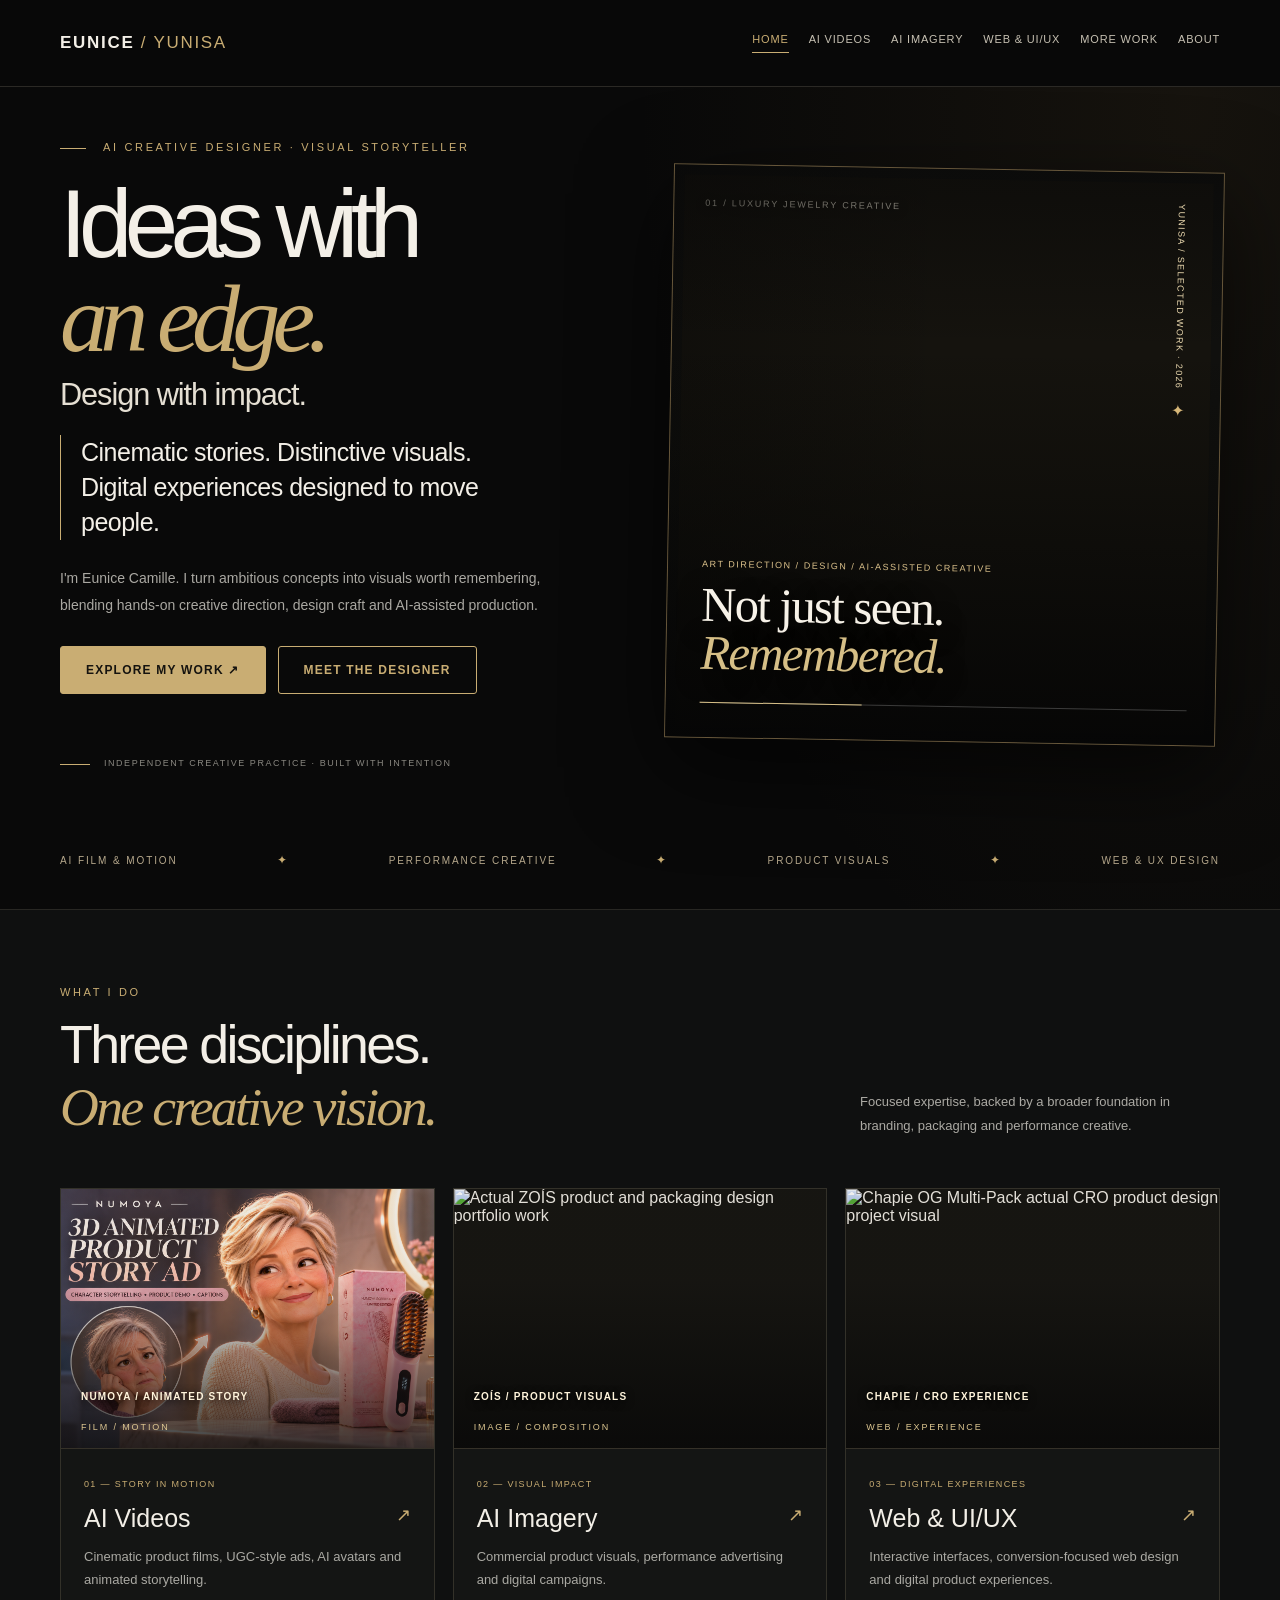
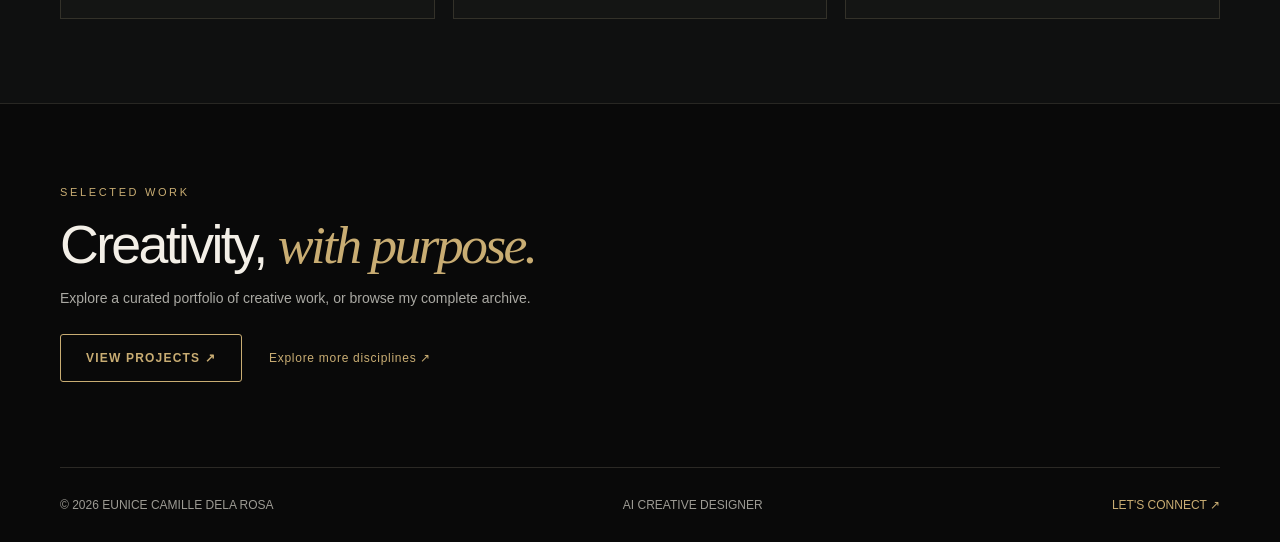
==== commit f5e82b23: "Lead portfolio homepage motion poster with Glamour Jewelry necklace instead of portrait" ====
--- a/index.html
+++ b/index.html
@@ -1,11 +1,11 @@
-<!doctype html><html lang="en"><head><meta charset="utf-8"><meta name="viewport" content="width=device-width,initial-scale=1"><meta name="theme-color" content="#090909"><meta name="description" content="Eunice Camille Dela Rosa — AI Creative Designer creating cinematic AI videos, commercial imagery, and web & UI/UX experiences."><title>Eunice Camille | AI Creative Designer</title><link rel="stylesheet" href="styles.css"></head><body class="home-page"><header><div class="wrap navrow"><a class="brand" href="index.html">EUNICE <b>/ YUNISA</b></a><nav aria-label="Main navigation"><a href="index.html" class="active">Home</a><a href="videos.html">AI Videos</a><a href="imagery.html">AI Imagery</a><a href="web-design.html">Web & UI/UX</a><a href="more-work.html">More Work</a><a href="about.html">About</a></nav></div></header><main><div class="wrap"><section class="lux-hero"><div class="lux-copy"><div class="eyebrow"><span class="gold-dash"></span> AI CREATIVE DESIGNER · VISUAL STORYTELLER</div><h1>Ideas with<br><em>an edge.</em><span class="hero-headline-tail">Design with impact.</span></h1><p class="lux-intro">Cinematic stories. Distinctive visuals. Digital experiences designed to move people.</p><p class="lux-description">I'm Eunice Camille. I turn ambitious concepts into visuals worth remembering, blending hands-on creative direction, design craft and AI-assisted production.</p><div class="actions"><a class="btn" href="videos.html">Explore my work <span aria-hidden="true">↗</span></a><a class="btn alt" href="about.html">Meet the designer</a></div><div class="hero-note"><span class="thin-rule"></span> INDEPENDENT CREATIVE PRACTICE · BUILT WITH INTENTION</div></div><div class="lux-visual cinematic-visual signature-hero" aria-label="Signature motion poster showcasing selected YUNISA portfolio work: luxury packaging, commercial creative and web design">
+<!doctype html><html lang="en"><head><meta charset="utf-8"><meta name="viewport" content="width=device-width,initial-scale=1"><meta name="theme-color" content="#090909"><meta name="description" content="Eunice Camille Dela Rosa — AI Creative Designer creating cinematic AI videos, commercial imagery, and web & UI/UX experiences."><title>Eunice Camille | AI Creative Designer</title><link rel="stylesheet" href="styles.css"></head><body class="home-page"><header><div class="wrap navrow"><a class="brand" href="index.html">EUNICE <b>/ YUNISA</b></a><nav aria-label="Main navigation"><a href="index.html" class="active">Home</a><a href="videos.html">AI Videos</a><a href="imagery.html">AI Imagery</a><a href="web-design.html">Web & UI/UX</a><a href="more-work.html">More Work</a><a href="about.html">About</a></nav></div></header><main><div class="wrap"><section class="lux-hero"><div class="lux-copy"><div class="eyebrow"><span class="gold-dash"></span> AI CREATIVE DESIGNER · VISUAL STORYTELLER</div><h1>Ideas with<br><em>an edge.</em><span class="hero-headline-tail">Design with impact.</span></h1><p class="lux-intro">Cinematic stories. Distinctive visuals. Digital experiences designed to move people.</p><p class="lux-description">I'm Eunice Camille. I turn ambitious concepts into visuals worth remembering, blending hands-on creative direction, design craft and AI-assisted production.</p><div class="actions"><a class="btn" href="videos.html">Explore my work <span aria-hidden="true">↗</span></a><a class="btn alt" href="about.html">Meet the designer</a></div><div class="hero-note"><span class="thin-rule"></span> INDEPENDENT CREATIVE PRACTICE · BUILT WITH INTENTION</div></div><div class="lux-visual cinematic-visual signature-hero" aria-label="Signature motion poster showcasing selected YUNISA portfolio work: jewelry, luxury packaging and web design">
   <div class="signature-stage" aria-hidden="true">
-    <div class="signature-frame signature-frame-one"><img src="https://drive.google.com/thumbnail?id=1fCSYLR0uN_bu2B9drtQrwo8lznK4oxs0&sz=w1600" alt="" fetchpriority="high" decoding="async"><span class="signature-frame-category">01 / LUXURY PRODUCT DESIGN</span></div>
-    <div class="signature-frame signature-frame-two"><img src="https://drive.google.com/thumbnail?id=1BTTVG5XZGiocqLsHOiidEMbcR1-Gpm6S&sz=w1600" alt="" decoding="async"><span class="signature-frame-category">02 / COMMERCIAL VISUAL STORYTELLING</span></div>
+    <div class="signature-frame signature-frame-one"><div class="signature-jewelry-photo" role="presentation"></div><span class="signature-frame-category">01 / LUXURY JEWELRY CREATIVE</span></div>
+    <div class="signature-frame signature-frame-two"><img src="https://drive.google.com/thumbnail?id=1fCSYLR0uN_bu2B9drtQrwo8lznK4oxs0&sz=w1600" alt="" decoding="async"><span class="signature-frame-category">02 / LUXURY PACKAGING &amp; BRAND IMAGERY</span></div>
     <div class="signature-frame signature-frame-three"><img src="https://raw.githubusercontent.com/EuniceHDR/chapie-demo/main/assets/imgChapieGalleryPhotoSource01BundleHero.png" alt="" decoding="async"><span class="signature-frame-category">03 / DIGITAL PRODUCT EXPERIENCES</span></div>
   </div>
   <div class="signature-grain" aria-hidden="true"></div>
   <div class="signature-editorial" aria-hidden="true"><span class="signature-index">YUNISA / SELECTED WORK · 2026</span><span class="signature-cross">✦</span></div>
   <div class="signature-bottom"><span class="signature-overline">ART DIRECTION / DESIGN / AI-ASSISTED CREATIVE</span><strong>Not just seen.<br><i>Remembered.</i></strong><div class="signature-rule"><span></span></div></div>
-  <span class="sr-only">A gently animated sequence of three selected original portfolio images. Motion is disabled when reduced motion is requested.</span>
+  <span class="sr-only">A gently animated sequence of jewelry, fragrance packaging and web-design portfolio imagery. Motion is disabled when reduced motion is requested.</span>
 </div></section><div class="home-ticker" aria-label="Creative specialties"><span>AI FILM &amp; MOTION</span><i>✦</i><span>PERFORMANCE CREATIVE</span><i>✦</i><span>PRODUCT VISUALS</span><i>✦</i><span>WEB &amp; UX DESIGN</span></div></div><section class="expertise-section"><div class="wrap"><div class="expertise-top"><div><span class="eyebrow">WHAT I DO</span><h2>Three disciplines.<br><em>One creative vision.</em></h2></div><p>Focused expertise, backed by a broader foundation in branding, packaging and performance creative.</p></div><div class="lux-cards"><a href="videos.html" class="lux-card"><div class="lux-card-art portfolio-cover motion-art"><img src="assets/numoya-original-thumbnail.png" loading="lazy" alt="Actual Numoya 3D animated storytelling project still"><span class="cover-shade"></span><span class="cover-project">NUMOYA / ANIMATED STORY</span><span class="art-caption">FILM / MOTION</span></div><div class="lux-card-body"><span class="num">01 — STORY IN MOTION</span><h3>AI Videos <span>↗</span></h3><p>Cinematic product films, UGC-style ads, AI avatars and animated storytelling.</p></div></a><a href="imagery.html" class="lux-card"><div class="lux-card-art portfolio-cover imagery-art"><img src="https://drive.google.com/thumbnail?id=1fCSYLR0uN_bu2B9drtQrwo8lznK4oxs0&sz=w1600" loading="lazy" alt="Actual ZOÍS product and packaging design portfolio work"><span class="cover-shade"></span><span class="cover-project">ZOÍS / PRODUCT VISUALS</span><span class="art-caption">IMAGE / COMPOSITION</span></div><div class="lux-card-body"><span class="num">02 — VISUAL IMPACT</span><h3>AI Imagery <span>↗</span></h3><p>Commercial product visuals, performance advertising and digital campaigns.</p></div></a><a href="web-design.html" class="lux-card"><div class="lux-card-art portfolio-cover web-art"><img src="https://raw.githubusercontent.com/EuniceHDR/chapie-demo/main/assets/imgChapieGalleryPhotoSource01BundleHero.png" loading="lazy" alt="Chapie OG Multi-Pack actual CRO product design project visual"><span class="cover-shade"></span><span class="cover-project">CHAPIE / CRO EXPERIENCE</span><span class="art-caption">WEB / EXPERIENCE</span></div><div class="lux-card-body"><span class="num">03 — DIGITAL EXPERIENCES</span><h3>Web & UI/UX <span>↗</span></h3><p>Interactive interfaces, conversion-focused web design and digital product experiences.</p></div></a></div></div></section><section class="wrap lux-end"><span class="eyebrow">SELECTED WORK</span><h2>Creativity, <em>with purpose.</em></h2><p>Explore a curated portfolio of creative work, or browse my complete archive.</p><div class="actions"><a class="btn alt" href="videos.html">View projects ↗</a><a class="text-link" href="more-work.html">Explore more disciplines ↗</a></div></section></main><footer class="wrap"><span>© 2026 EUNICE CAMILLE DELA ROSA</span><span>AI CREATIVE DESIGNER</span><a href="mailto:yunisa.hernandez@gmail.com">LET'S CONNECT ↗</a></footer><script src="site.js"></script></body></html>
--- a/styles.css
+++ b/styles.css
@@ -221,3 +221,32 @@
 .cro-figma-shot,.cro-strategy-shot{transition:box-shadow .35s ease,border-color .35s ease}
 .cro-figma-shot:hover,.cro-strategy-shot:hover{box-shadow:0 24px 65px #c9ad7320;border-color:#bda572}
 @media(prefers-reduced-motion:reduce){.cro-portfolio-page .cro-head-layout>div:first-child,.cro-portfolio-page .cro-aside{animation:none!important}}
+
+/* YUNISA Signature Motion Poster — CSS-only, no autoplay video downloads */
+.home-page .signature-hero{isolation:isolate;min-height:520px;aspect-ratio:0.96;border:1px solid #66563a;background:#10100e!important;box-shadow:0 30px 90px #0009}
+.home-page .signature-stage{position:absolute;inset:10px;overflow:hidden;background:#15130e}
+.home-page .signature-frame{position:absolute;inset:0;overflow:hidden;opacity:0;animation:signatureDissolve 15s ease-in-out infinite}
+.home-page .signature-frame-one{opacity:1;animation-delay:0s}
+.home-page .signature-frame-two{animation-delay:5s}
+.home-page .signature-frame-three{animation-delay:10s}
+.home-page .signature-frame img{position:absolute;inset:0;width:100%;height:100%;object-fit:cover;object-position:center;filter:saturate(.78) brightness(.8);transform:scale(1.05);animation:signatureCamera 15s ease-in-out infinite}
+.home-page .signature-frame-one img{object-position:50% 50%}
+.home-page .signature-frame-two img{object-position:50% 28%}
+.home-page .signature-frame-three img{object-position:center;background:#eee}
+.home-page .signature-frame-category{position:absolute;top:23px;left:21px;font-size:9px;letter-spacing:.2em;color:#fff9e7;text-shadow:0 2px 12px #000;opacity:.82}
+.home-page .signature-grain{pointer-events:none;position:absolute;inset:0;z-index:2;background:linear-gradient(180deg,#07070780 0%,transparent 31%,#0808064d 52%,#050505ee 100%),linear-gradient(90deg,#05050550,transparent 50%); }
+.home-page .signature-editorial{position:absolute;top:31px;right:32px;z-index:3;display:flex;align-items:center;gap:12px;color:#eddbb1;font-size:9px;letter-spacing:.15em;writing-mode:vertical-rl}
+.home-page .signature-cross{font-size:16px;color:#d7b778}
+.home-page .signature-bottom{position:absolute;z-index:4;bottom:34px;left:34px;right:28px;pointer-events:none}
+.home-page .signature-overline{display:block;font-size:9px;letter-spacing:.17em;color:#dbc18b;margin-bottom:12px}
+.home-page .signature-bottom strong{font:normal clamp(36px,3.8vw,58px)/.99 Georgia,"Times New Roman",serif;color:#f7f2e8;text-shadow:0 6px 26px #000b;letter-spacing:-.035em}
+.home-page .signature-bottom strong i{color:#d6bf87;font-weight:normal}
+.home-page .signature-rule{margin-top:25px;height:1px;background:#ffffff36;width:100%}
+.home-page .signature-rule span{display:block;background:#d6bf87;height:1px;width:33.33%;animation:signatureProgress 15s linear infinite}
+.home-page .sr-only{position:absolute!important;width:1px;height:1px;overflow:hidden;clip:rect(0,0,0,0);white-space:nowrap}
+@keyframes signatureDissolve{0%,29%{opacity:1}34%,100%{opacity:0}}
+@keyframes signatureCamera{0%{transform:scale(1.07) translate3d(0,0,0)}33%{transform:scale(1.015) translate3d(-.8%,.8%,0)}100%{transform:scale(1.07) translate3d(0,0,0)}}
+@keyframes signatureProgress{0%{transform:translateX(0)}100%{transform:translateX(200%)}}
+@media(max-width:900px){.home-page .signature-hero{min-height:460px;aspect-ratio:1.05}}
+@media(max-width:600px){.home-page .signature-hero{min-height:410px;aspect-ratio:.96}.home-page .signature-bottom{bottom:24px;left:24px;right:24px}.home-page .signature-bottom strong{font-size:43px}.home-page .signature-editorial{top:24px;right:24px}}
+@media(prefers-reduced-motion:reduce){.home-page .signature-frame,.home-page .signature-frame img,.home-page .signature-rule span{animation:none!important;transform:none!important}.home-page .signature-frame{opacity:0!important}.home-page .signature-frame-one{opacity:1!important}}
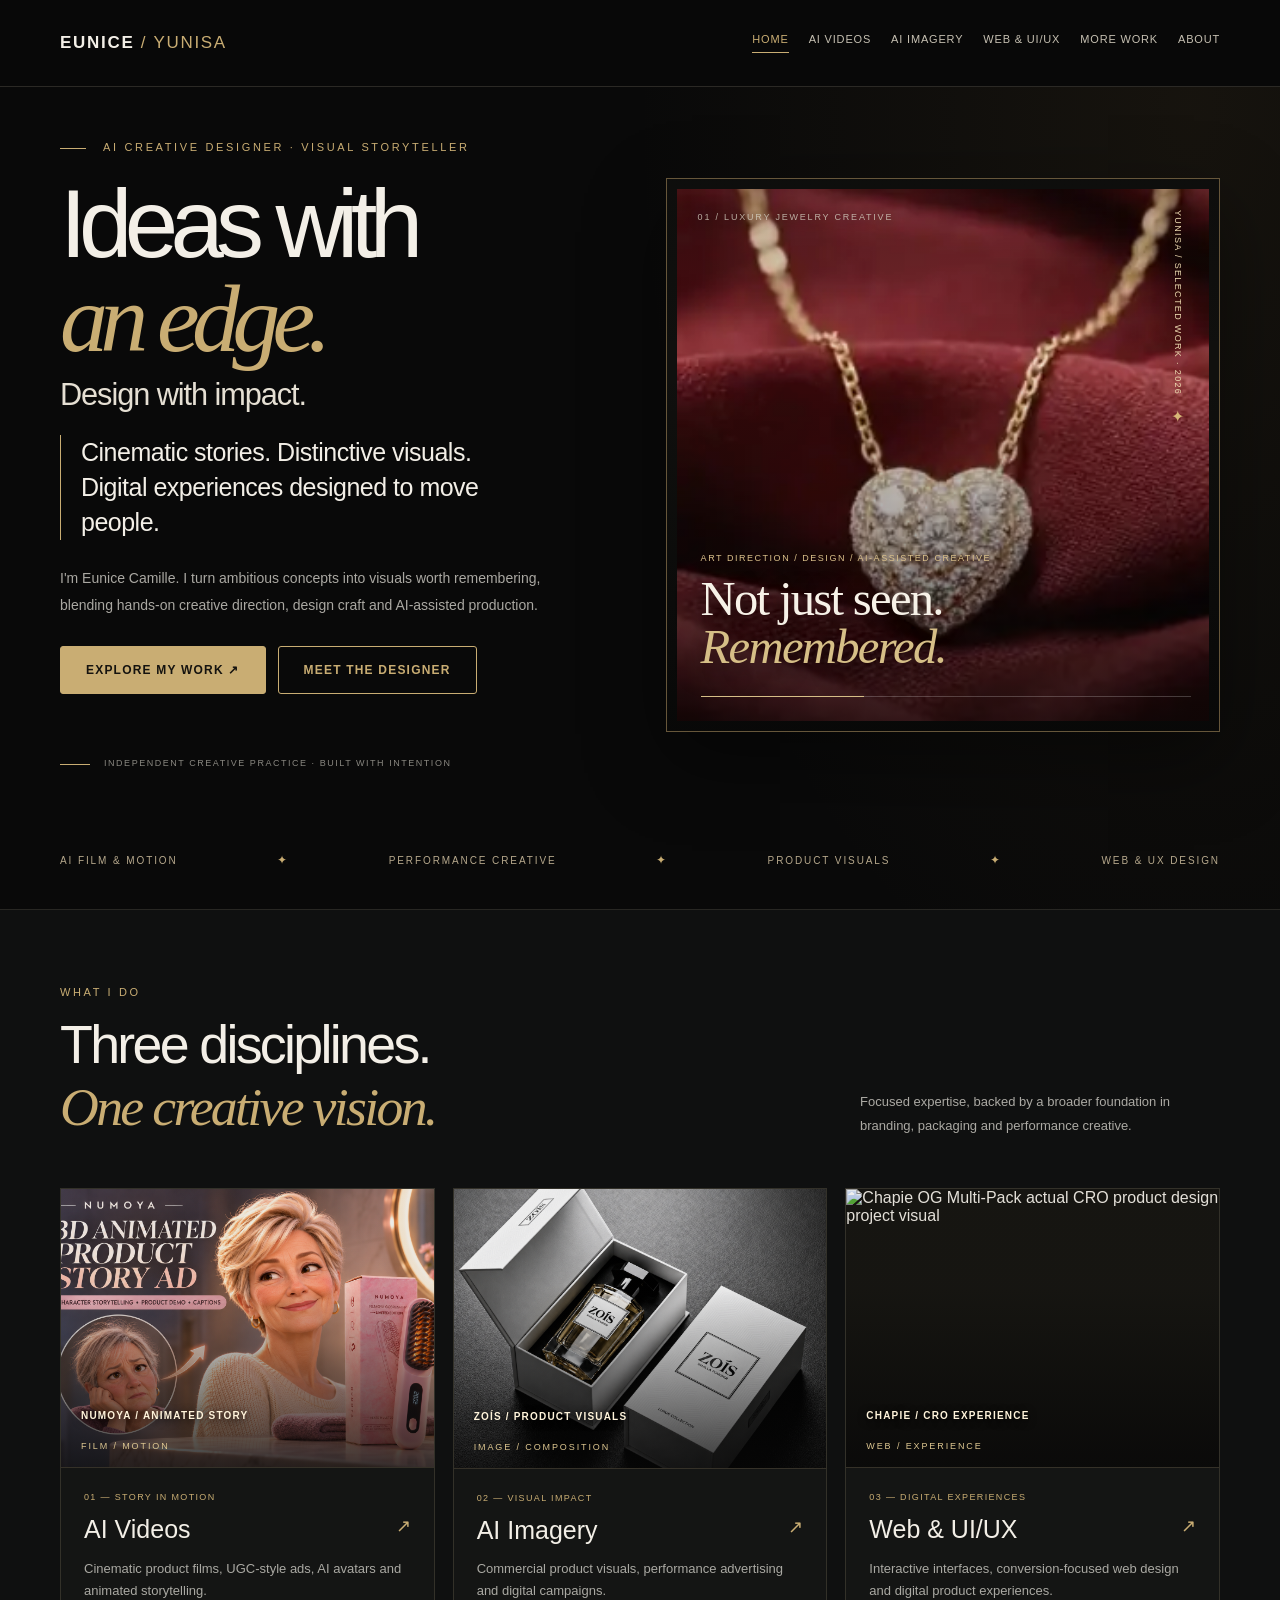
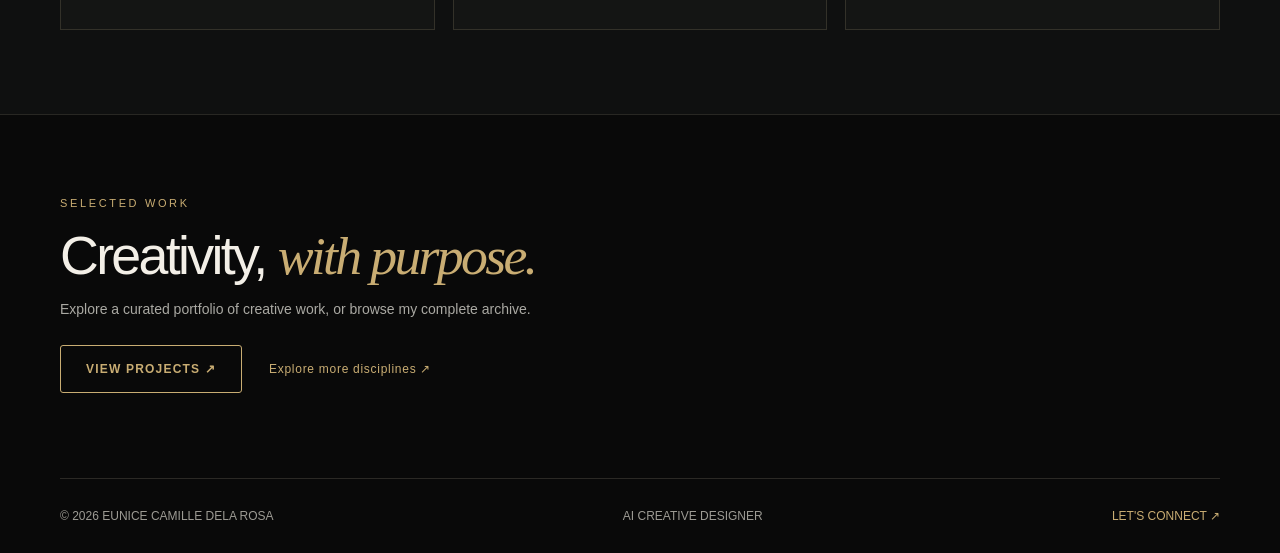
==== commit 6e5216df: "Fix homepage square alignment and improve image clarity with original packaging asset" ====
--- a/index.html
+++ b/index.html
@@ -1,11 +1,11 @@
 <!doctype html><html lang="en"><head><meta charset="utf-8"><meta name="viewport" content="width=device-width,initial-scale=1"><meta name="theme-color" content="#090909"><meta name="description" content="Eunice Camille Dela Rosa — AI Creative Designer creating cinematic AI videos, commercial imagery, and web & UI/UX experiences."><title>Eunice Camille | AI Creative Designer</title><link rel="stylesheet" href="styles.css"></head><body class="home-page"><header><div class="wrap navrow"><a class="brand" href="index.html">EUNICE <b>/ YUNISA</b></a><nav aria-label="Main navigation"><a href="index.html" class="active">Home</a><a href="videos.html">AI Videos</a><a href="imagery.html">AI Imagery</a><a href="web-design.html">Web & UI/UX</a><a href="more-work.html">More Work</a><a href="about.html">About</a></nav></div></header><main><div class="wrap"><section class="lux-hero"><div class="lux-copy"><div class="eyebrow"><span class="gold-dash"></span> AI CREATIVE DESIGNER · VISUAL STORYTELLER</div><h1>Ideas with<br><em>an edge.</em><span class="hero-headline-tail">Design with impact.</span></h1><p class="lux-intro">Cinematic stories. Distinctive visuals. Digital experiences designed to move people.</p><p class="lux-description">I'm Eunice Camille. I turn ambitious concepts into visuals worth remembering, blending hands-on creative direction, design craft and AI-assisted production.</p><div class="actions"><a class="btn" href="videos.html">Explore my work <span aria-hidden="true">↗</span></a><a class="btn alt" href="about.html">Meet the designer</a></div><div class="hero-note"><span class="thin-rule"></span> INDEPENDENT CREATIVE PRACTICE · BUILT WITH INTENTION</div></div><div class="lux-visual cinematic-visual signature-hero" aria-label="Signature motion poster showcasing selected YUNISA portfolio work: jewelry, luxury packaging and web design">
   <div class="signature-stage" aria-hidden="true">
     <div class="signature-frame signature-frame-one"><div class="signature-jewelry-photo" role="presentation"></div><span class="signature-frame-category">01 / LUXURY JEWELRY CREATIVE</span></div>
-    <div class="signature-frame signature-frame-two"><img src="https://drive.google.com/thumbnail?id=1fCSYLR0uN_bu2B9drtQrwo8lznK4oxs0&sz=w1600" alt="" decoding="async"><span class="signature-frame-category">02 / LUXURY PACKAGING &amp; BRAND IMAGERY</span></div>
+    <div class="signature-frame signature-frame-two"><img src="assets/zois-packaging-original.png" alt="" decoding="async"><span class="signature-frame-category">02 / LUXURY PACKAGING &amp; BRAND IMAGERY</span></div>
     <div class="signature-frame signature-frame-three"><img src="https://raw.githubusercontent.com/EuniceHDR/chapie-demo/main/assets/imgChapieGalleryPhotoSource01BundleHero.png" alt="" decoding="async"><span class="signature-frame-category">03 / DIGITAL PRODUCT EXPERIENCES</span></div>
   </div>
   <div class="signature-grain" aria-hidden="true"></div>
   <div class="signature-editorial" aria-hidden="true"><span class="signature-index">YUNISA / SELECTED WORK · 2026</span><span class="signature-cross">✦</span></div>
   <div class="signature-bottom"><span class="signature-overline">ART DIRECTION / DESIGN / AI-ASSISTED CREATIVE</span><strong>Not just seen.<br><i>Remembered.</i></strong><div class="signature-rule"><span></span></div></div>
   <span class="sr-only">A gently animated sequence of jewelry, fragrance packaging and web-design portfolio imagery. Motion is disabled when reduced motion is requested.</span>
-</div></section><div class="home-ticker" aria-label="Creative specialties"><span>AI FILM &amp; MOTION</span><i>✦</i><span>PERFORMANCE CREATIVE</span><i>✦</i><span>PRODUCT VISUALS</span><i>✦</i><span>WEB &amp; UX DESIGN</span></div></div><section class="expertise-section"><div class="wrap"><div class="expertise-top"><div><span class="eyebrow">WHAT I DO</span><h2>Three disciplines.<br><em>One creative vision.</em></h2></div><p>Focused expertise, backed by a broader foundation in branding, packaging and performance creative.</p></div><div class="lux-cards"><a href="videos.html" class="lux-card"><div class="lux-card-art portfolio-cover motion-art"><img src="assets/numoya-original-thumbnail.png" loading="lazy" alt="Actual Numoya 3D animated storytelling project still"><span class="cover-shade"></span><span class="cover-project">NUMOYA / ANIMATED STORY</span><span class="art-caption">FILM / MOTION</span></div><div class="lux-card-body"><span class="num">01 — STORY IN MOTION</span><h3>AI Videos <span>↗</span></h3><p>Cinematic product films, UGC-style ads, AI avatars and animated storytelling.</p></div></a><a href="imagery.html" class="lux-card"><div class="lux-card-art portfolio-cover imagery-art"><img src="https://drive.google.com/thumbnail?id=1fCSYLR0uN_bu2B9drtQrwo8lznK4oxs0&sz=w1600" loading="lazy" alt="Actual ZOÍS product and packaging design portfolio work"><span class="cover-shade"></span><span class="cover-project">ZOÍS / PRODUCT VISUALS</span><span class="art-caption">IMAGE / COMPOSITION</span></div><div class="lux-card-body"><span class="num">02 — VISUAL IMPACT</span><h3>AI Imagery <span>↗</span></h3><p>Commercial product visuals, performance advertising and digital campaigns.</p></div></a><a href="web-design.html" class="lux-card"><div class="lux-card-art portfolio-cover web-art"><img src="https://raw.githubusercontent.com/EuniceHDR/chapie-demo/main/assets/imgChapieGalleryPhotoSource01BundleHero.png" loading="lazy" alt="Chapie OG Multi-Pack actual CRO product design project visual"><span class="cover-shade"></span><span class="cover-project">CHAPIE / CRO EXPERIENCE</span><span class="art-caption">WEB / EXPERIENCE</span></div><div class="lux-card-body"><span class="num">03 — DIGITAL EXPERIENCES</span><h3>Web & UI/UX <span>↗</span></h3><p>Interactive interfaces, conversion-focused web design and digital product experiences.</p></div></a></div></div></section><section class="wrap lux-end"><span class="eyebrow">SELECTED WORK</span><h2>Creativity, <em>with purpose.</em></h2><p>Explore a curated portfolio of creative work, or browse my complete archive.</p><div class="actions"><a class="btn alt" href="videos.html">View projects ↗</a><a class="text-link" href="more-work.html">Explore more disciplines ↗</a></div></section></main><footer class="wrap"><span>© 2026 EUNICE CAMILLE DELA ROSA</span><span>AI CREATIVE DESIGNER</span><a href="mailto:yunisa.hernandez@gmail.com">LET'S CONNECT ↗</a></footer><script src="site.js"></script></body></html>+</div></section><div class="home-ticker" aria-label="Creative specialties"><span>AI FILM &amp; MOTION</span><i>✦</i><span>PERFORMANCE CREATIVE</span><i>✦</i><span>PRODUCT VISUALS</span><i>✦</i><span>WEB &amp; UX DESIGN</span></div></div><section class="expertise-section"><div class="wrap"><div class="expertise-top"><div><span class="eyebrow">WHAT I DO</span><h2>Three disciplines.<br><em>One creative vision.</em></h2></div><p>Focused expertise, backed by a broader foundation in branding, packaging and performance creative.</p></div><div class="lux-cards"><a href="videos.html" class="lux-card"><div class="lux-card-art portfolio-cover motion-art"><img src="assets/numoya-original-thumbnail.png" loading="lazy" alt="Actual Numoya 3D animated storytelling project still"><span class="cover-shade"></span><span class="cover-project">NUMOYA / ANIMATED STORY</span><span class="art-caption">FILM / MOTION</span></div><div class="lux-card-body"><span class="num">01 — STORY IN MOTION</span><h3>AI Videos <span>↗</span></h3><p>Cinematic product films, UGC-style ads, AI avatars and animated storytelling.</p></div></a><a href="imagery.html" class="lux-card"><div class="lux-card-art portfolio-cover imagery-art"><img src="assets/zois-packaging-original.png" loading="lazy" alt="Actual ZOÍS product and packaging design portfolio work"><span class="cover-shade"></span><span class="cover-project">ZOÍS / PRODUCT VISUALS</span><span class="art-caption">IMAGE / COMPOSITION</span></div><div class="lux-card-body"><span class="num">02 — VISUAL IMPACT</span><h3>AI Imagery <span>↗</span></h3><p>Commercial product visuals, performance advertising and digital campaigns.</p></div></a><a href="web-design.html" class="lux-card"><div class="lux-card-art portfolio-cover web-art"><img src="https://raw.githubusercontent.com/EuniceHDR/chapie-demo/main/assets/imgChapieGalleryPhotoSource01BundleHero.png" loading="lazy" alt="Chapie OG Multi-Pack actual CRO product design project visual"><span class="cover-shade"></span><span class="cover-project">CHAPIE / CRO EXPERIENCE</span><span class="art-caption">WEB / EXPERIENCE</span></div><div class="lux-card-body"><span class="num">03 — DIGITAL EXPERIENCES</span><h3>Web & UI/UX <span>↗</span></h3><p>Interactive interfaces, conversion-focused web design and digital product experiences.</p></div></a></div></div></section><section class="wrap lux-end"><span class="eyebrow">SELECTED WORK</span><h2>Creativity, <em>with purpose.</em></h2><p>Explore a curated portfolio of creative work, or browse my complete archive.</p><div class="actions"><a class="btn alt" href="videos.html">View projects ↗</a><a class="text-link" href="more-work.html">Explore more disciplines ↗</a></div></section></main><footer class="wrap"><span>© 2026 EUNICE CAMILLE DELA ROSA</span><span>AI CREATIVE DESIGNER</span><a href="mailto:yunisa.hernandez@gmail.com">LET'S CONNECT ↗</a></footer><script src="site.js"></script></body></html>
--- a/styles.css
+++ b/styles.css
@@ -250,3 +250,89 @@
 @media(max-width:900px){.home-page .signature-hero{min-height:460px;aspect-ratio:1.05}}
 @media(max-width:600px){.home-page .signature-hero{min-height:410px;aspect-ratio:.96}.home-page .signature-bottom{bottom:24px;left:24px;right:24px}.home-page .signature-bottom strong{font-size:43px}.home-page .signature-editorial{top:24px;right:24px}}
 @media(prefers-reduced-motion:reduce){.home-page .signature-frame,.home-page .signature-frame img,.home-page .signature-rule span{animation:none!important;transform:none!important}.home-page .signature-frame{opacity:0!important}.home-page .signature-frame-one{opacity:1!important}}
+
+/* Jewelry-led hero: standalone necklace photograph supplied in the conversation.
+   Local portfolio asset — no storyboard crop or Google Drive dependency. */
+.home-page .signature-jewelry-photo{
+ position:absolute;inset:0;
+ background-image:url("assets/glamour-necklace-hero.webp");
+ background-color:#4a0916;
+ background-repeat:no-repeat;
+ background-size:cover;
+ background-position:center 47%;
+ filter:brightness(.82) saturate(.96);
+ transform:scale(1.045);
+ animation:signatureJewelryCamera 15s ease-in-out infinite;
+}
+@keyframes signatureJewelryCamera{0%{transform:scale(1.055)}32%{transform:scale(1.0)}100%{transform:scale(1.055)}}
+@media(max-width:900px){.home-page .signature-jewelry-photo{background-position:center 45%;}}
+@media(prefers-reduced-motion:reduce){.home-page .signature-jewelry-photo{animation:none!important;transform:none!important}}
+
+/* Homepage image clarity & alignment correction - November 2026
+   Preserve the original editorial visual system. */
+.home-page .lux-hero{
+  grid-template-columns:minmax(0,1fr) minmax(0,1fr);
+  gap:clamp(28px,4vw,56px);
+  align-items:center;
+}
+.home-page .lux-copy,.home-page .lux-visual{min-width:0}
+.home-page .signature-hero{
+  width:100%;
+  height:auto;
+  aspect-ratio:1/1;
+  min-height:0;
+  transform:none;
+  border-radius:0;
+  box-shadow:0 28px 75px rgba(0,0,0,.42);
+}
+.home-page .signature-stage{inset:10px}
+.home-page .signature-frame img{
+  object-fit:cover;
+  image-rendering:auto;
+  transform:none;
+  filter:brightness(.94) saturate(.96);
+  animation:none;
+}
+.home-page .signature-frame-two img{object-position:50% 45%}
+.home-page .signature-frame-three img{object-fit:contain;object-position:center;background:#eee9e0}
+.home-page .signature-jewelry-photo{
+  transform:none;
+  animation:none;
+  filter:brightness(.94) saturate(1);
+}
+.home-page .signature-grain{
+  background:linear-gradient(180deg,rgba(7,7,7,.23) 0%,transparent 34%,rgba(5,5,5,.70) 100%);
+}
+.home-page .lux-cards{align-items:stretch}
+.home-page .lux-card{display:flex;flex-direction:column;height:100%}
+.home-page .lux-card-art{
+  width:100%;
+  height:auto;
+  aspect-ratio:4/3;
+  flex:0 0 auto;
+}
+.home-page .portfolio-cover img{
+  display:block;
+  width:100%;
+  height:100%;
+  object-fit:cover;
+  object-position:center;
+  max-width:none;
+  filter:none;
+  image-rendering:auto;
+}
+.home-page .lux-card .lux-card-body{
+  display:flex;
+  flex:1;
+  flex-direction:column;
+}
+.home-page .lux-card .lux-card-body p{margin-top:auto}
+@media(max-width:900px){
+  .home-page .lux-hero{grid-template-columns:1fr;gap:32px;min-height:0}
+  .home-page .signature-hero{width:min(100%,560px);margin:0 auto;aspect-ratio:1/1}
+}
+@media(max-width:600px){
+  .home-page .lux-hero{gap:24px}
+  .home-page .signature-hero{aspect-ratio:1/1;min-height:0}
+  .home-page .lux-card-art{aspect-ratio:4/3}
+}
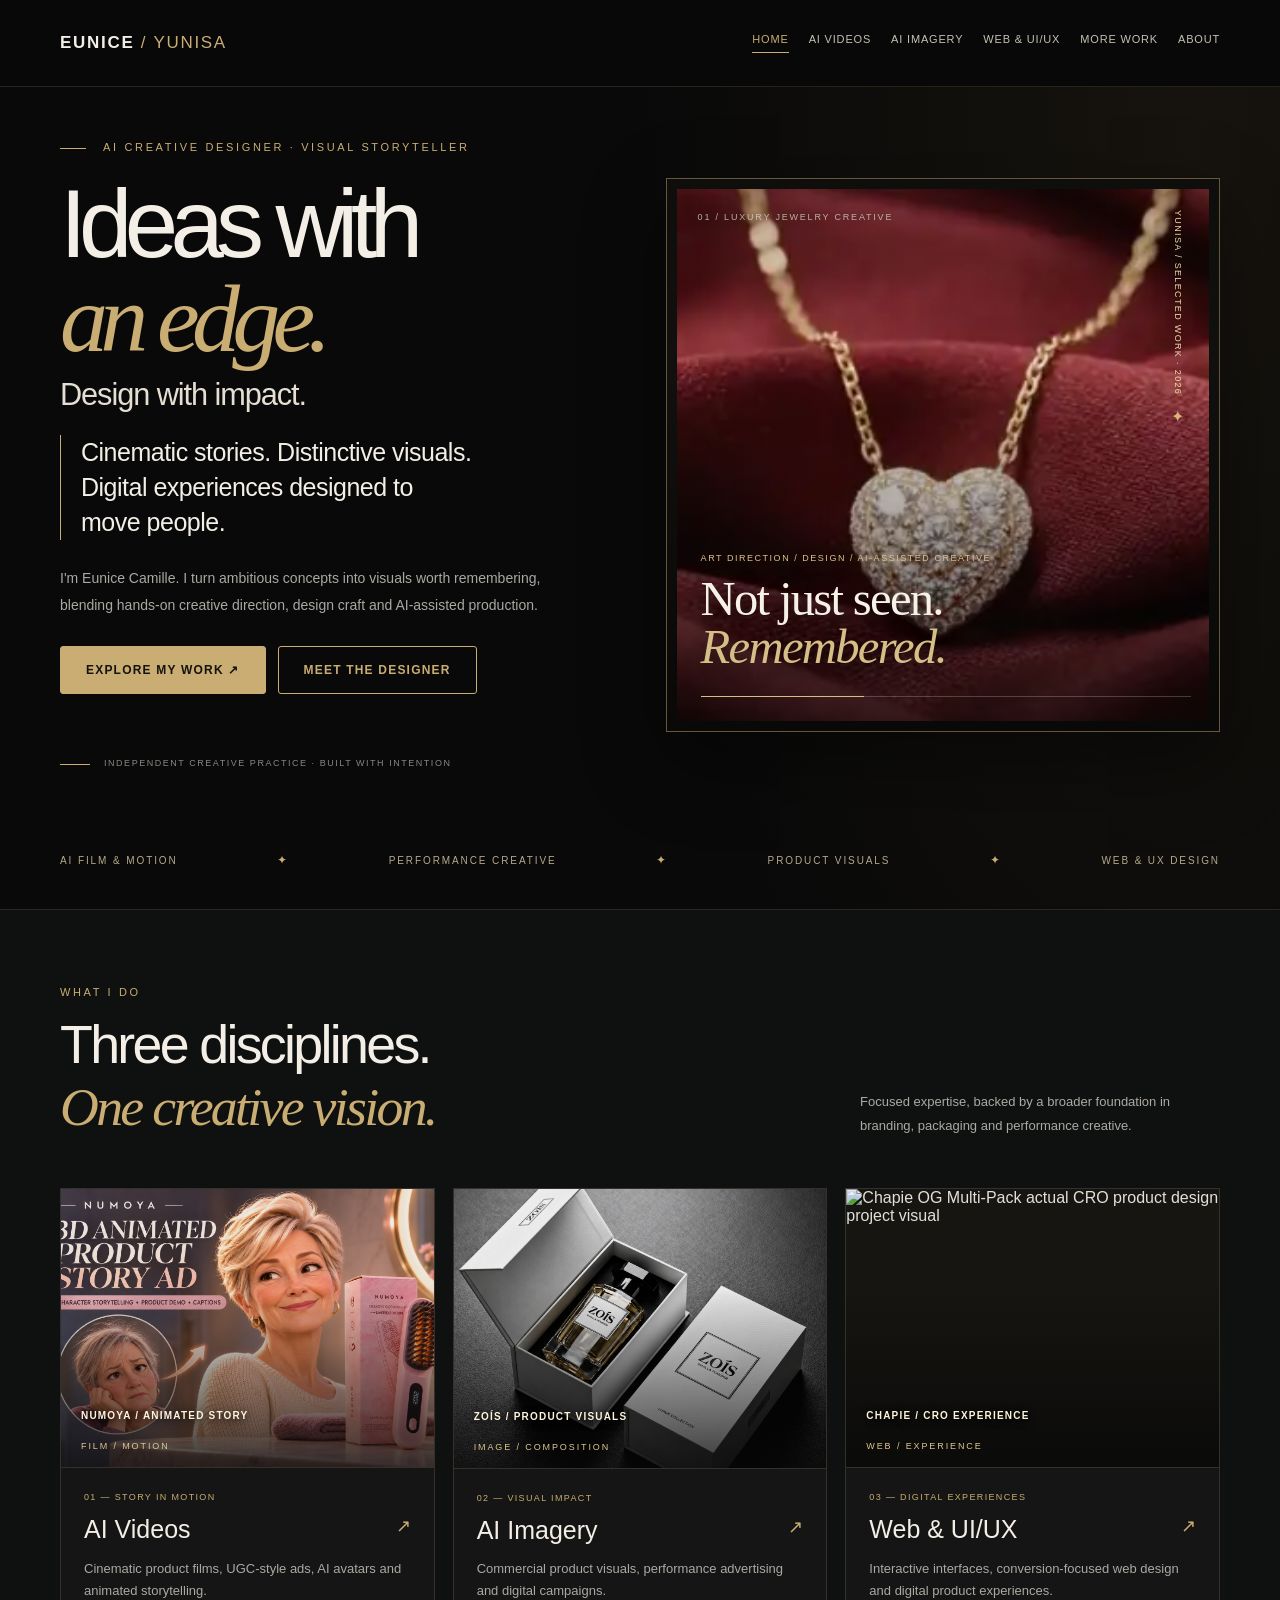
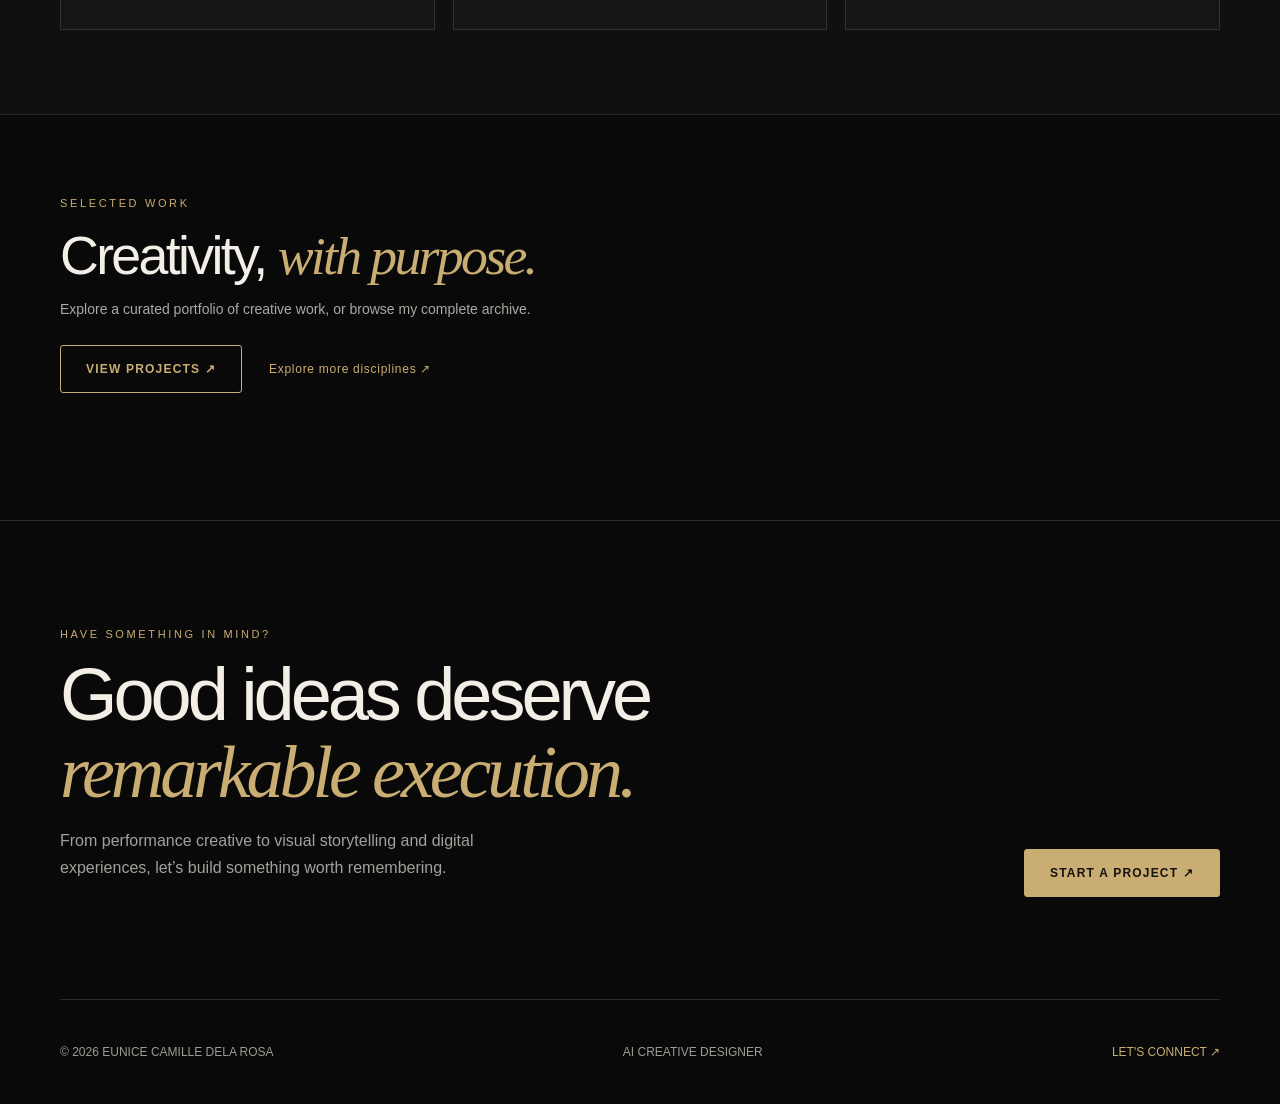
==== commit 57090867: "Add premium contact call to action on homepage" ====
--- a/index.html
+++ b/index.html
@@ -8,4 +8,4 @@
   <div class="signature-editorial" aria-hidden="true"><span class="signature-index">YUNISA / SELECTED WORK · 2026</span><span class="signature-cross">✦</span></div>
   <div class="signature-bottom"><span class="signature-overline">ART DIRECTION / DESIGN / AI-ASSISTED CREATIVE</span><strong>Not just seen.<br><i>Remembered.</i></strong><div class="signature-rule"><span></span></div></div>
   <span class="sr-only">A gently animated sequence of jewelry, fragrance packaging and web-design portfolio imagery. Motion is disabled when reduced motion is requested.</span>
-</div></section><div class="home-ticker" aria-label="Creative specialties"><span>AI FILM &amp; MOTION</span><i>✦</i><span>PERFORMANCE CREATIVE</span><i>✦</i><span>PRODUCT VISUALS</span><i>✦</i><span>WEB &amp; UX DESIGN</span></div></div><section class="expertise-section"><div class="wrap"><div class="expertise-top"><div><span class="eyebrow">WHAT I DO</span><h2>Three disciplines.<br><em>One creative vision.</em></h2></div><p>Focused expertise, backed by a broader foundation in branding, packaging and performance creative.</p></div><div class="lux-cards"><a href="videos.html" class="lux-card"><div class="lux-card-art portfolio-cover motion-art"><img src="assets/numoya-original-thumbnail.png" loading="lazy" alt="Actual Numoya 3D animated storytelling project still"><span class="cover-shade"></span><span class="cover-project">NUMOYA / ANIMATED STORY</span><span class="art-caption">FILM / MOTION</span></div><div class="lux-card-body"><span class="num">01 — STORY IN MOTION</span><h3>AI Videos <span>↗</span></h3><p>Cinematic product films, UGC-style ads, AI avatars and animated storytelling.</p></div></a><a href="imagery.html" class="lux-card"><div class="lux-card-art portfolio-cover imagery-art"><img src="assets/zois-packaging-original.png" loading="lazy" alt="Actual ZOÍS product and packaging design portfolio work"><span class="cover-shade"></span><span class="cover-project">ZOÍS / PRODUCT VISUALS</span><span class="art-caption">IMAGE / COMPOSITION</span></div><div class="lux-card-body"><span class="num">02 — VISUAL IMPACT</span><h3>AI Imagery <span>↗</span></h3><p>Commercial product visuals, performance advertising and digital campaigns.</p></div></a><a href="web-design.html" class="lux-card"><div class="lux-card-art portfolio-cover web-art"><img src="https://raw.githubusercontent.com/EuniceHDR/chapie-demo/main/assets/imgChapieGalleryPhotoSource01BundleHero.png" loading="lazy" alt="Chapie OG Multi-Pack actual CRO product design project visual"><span class="cover-shade"></span><span class="cover-project">CHAPIE / CRO EXPERIENCE</span><span class="art-caption">WEB / EXPERIENCE</span></div><div class="lux-card-body"><span class="num">03 — DIGITAL EXPERIENCES</span><h3>Web & UI/UX <span>↗</span></h3><p>Interactive interfaces, conversion-focused web design and digital product experiences.</p></div></a></div></div></section><section class="wrap lux-end"><span class="eyebrow">SELECTED WORK</span><h2>Creativity, <em>with purpose.</em></h2><p>Explore a curated portfolio of creative work, or browse my complete archive.</p><div class="actions"><a class="btn alt" href="videos.html">View projects ↗</a><a class="text-link" href="more-work.html">Explore more disciplines ↗</a></div></section></main><footer class="wrap"><span>© 2026 EUNICE CAMILLE DELA ROSA</span><span>AI CREATIVE DESIGNER</span><a href="mailto:yunisa.hernandez@gmail.com">LET'S CONNECT ↗</a></footer><script src="site.js"></script></body></html>+</div></section><div class="home-ticker" aria-label="Creative specialties"><span>AI FILM &amp; MOTION</span><i>✦</i><span>PERFORMANCE CREATIVE</span><i>✦</i><span>PRODUCT VISUALS</span><i>✦</i><span>WEB &amp; UX DESIGN</span></div></div><section class="expertise-section"><div class="wrap"><div class="expertise-top"><div><span class="eyebrow">WHAT I DO</span><h2>Three disciplines.<br><em>One creative vision.</em></h2></div><p>Focused expertise, backed by a broader foundation in branding, packaging and performance creative.</p></div><div class="lux-cards"><a href="videos.html" class="lux-card"><div class="lux-card-art portfolio-cover motion-art"><img src="assets/numoya-original-thumbnail.png" loading="lazy" alt="Actual Numoya 3D animated storytelling project still"><span class="cover-shade"></span><span class="cover-project">NUMOYA / ANIMATED STORY</span><span class="art-caption">FILM / MOTION</span></div><div class="lux-card-body"><span class="num">01 — STORY IN MOTION</span><h3>AI Videos <span>↗</span></h3><p>Cinematic product films, UGC-style ads, AI avatars and animated storytelling.</p></div></a><a href="imagery.html" class="lux-card"><div class="lux-card-art portfolio-cover imagery-art"><img src="assets/zois-packaging-original.png" loading="lazy" alt="Actual ZOÍS product and packaging design portfolio work"><span class="cover-shade"></span><span class="cover-project">ZOÍS / PRODUCT VISUALS</span><span class="art-caption">IMAGE / COMPOSITION</span></div><div class="lux-card-body"><span class="num">02 — VISUAL IMPACT</span><h3>AI Imagery <span>↗</span></h3><p>Commercial product visuals, performance advertising and digital campaigns.</p></div></a><a href="web-design.html" class="lux-card"><div class="lux-card-art portfolio-cover web-art"><img src="https://raw.githubusercontent.com/EuniceHDR/chapie-demo/main/assets/imgChapieGalleryPhotoSource01BundleHero.png" loading="lazy" alt="Chapie OG Multi-Pack actual CRO product design project visual"><span class="cover-shade"></span><span class="cover-project">CHAPIE / CRO EXPERIENCE</span><span class="art-caption">WEB / EXPERIENCE</span></div><div class="lux-card-body"><span class="num">03 — DIGITAL EXPERIENCES</span><h3>Web & UI/UX <span>↗</span></h3><p>Interactive interfaces, conversion-focused web design and digital product experiences.</p></div></a></div></div></section><section class="wrap lux-end"><span class="eyebrow">SELECTED WORK</span><h2>Creativity, <em>with purpose.</em></h2><p>Explore a curated portfolio of creative work, or browse my complete archive.</p><div class="actions"><a class="btn alt" href="videos.html">View projects ↗</a><a class="text-link" href="more-work.html">Explore more disciplines ↗</a></div></section><section class="portfolio-contact"><div class="wrap portfolio-contact-inner"><div><span class="eyebrow">HAVE SOMETHING IN MIND?</span><h2>Good ideas deserve<br><em>remarkable execution.</em></h2><p>From performance creative to visual storytelling and digital experiences, let’s build something worth remembering.</p></div><a class="btn" href="mailto:yunisa.hernandez@gmail.com?subject=Let%27s%20collaborate">Start a project ↗</a></div></section></main><footer class="wrap"><span>© 2026 EUNICE CAMILLE DELA ROSA</span><span>AI CREATIVE DESIGNER</span><a href="mailto:yunisa.hernandez@gmail.com">LET'S CONNECT ↗</a></footer><script src="site.js"></script></body></html>
--- a/styles.css
+++ b/styles.css
@@ -336,3 +336,54 @@
   .home-page .signature-hero{aspect-ratio:1/1;min-height:0}
   .home-page .lux-card-art{aspect-ratio:4/3}
 }
+\n
+/* YUNISA experience refinement | November 2026 */
+:root{--focus-ring:#ead29d}
+body{overflow-x:hidden;-webkit-font-smoothing:antialiased}
+::selection{background:#c9ad73;color:#080808}
+:focus-visible{outline:2px solid var(--focus-ring);outline-offset:4px}
+a,button{ -webkit-tap-highlight-color:transparent }
+button{font:inherit}
+header{z-index:60;border-bottom-color:rgba(201,173,115,.16)}
+.navrow{position:relative}
+.brand{white-space:nowrap}
+nav a{transition:color .2s ease}
+nav a:hover{color:#f2dcad}
+.btn,.lux-card,.tile,.case-card,.video-card,.imagery-card{transition-duration:.28s}
+.btn:focus-visible,.poster-button:focus-visible,.watch-link:focus-visible{outline-offset:5px}
+.lux-card:hover .lux-card-art img{transform:scale(1.035)}
+.lux-card-art img{transition:transform .55s cubic-bezier(.2,.8,.2,1)}
+.lux-copy h1,.pagehead h1,.video-title-row h1{text-wrap:balance}
+.lux-copy p,.pagehead p{text-wrap:pretty}
+footer{align-items:center}
+footer a{display:inline-flex;min-height:44px;align-items:center}
+.nav-toggle{display:none;align-items:center;justify-content:center;gap:9px;padding:11px 14px;border:1px solid #665634;background:#141311;color:var(--white);border-radius:3px;cursor:pointer;letter-spacing:.11em;font-size:11px;text-transform:uppercase}
+.nav-toggle svg{width:18px;height:18px;stroke:currentColor;stroke-width:1.8;fill:none}
+.portfolio-contact{padding:clamp(56px,8vw,112px) 0;border-top:1px solid var(--line);margin-top:42px}
+.portfolio-contact-inner{display:flex;align-items:end;justify-content:space-between;gap:25px}
+.portfolio-contact h2{font-size:clamp(40px,6vw,74px);line-height:1.04;letter-spacing:-.055em;font-weight:480;max-width:700px;margin:15px 0 0}
+.portfolio-contact h2 em{color:var(--gold);font-family:Georgia,serif;font-weight:400}
+.portfolio-contact p{color:var(--muted);max-width:450px;line-height:1.7}
+.portfolio-contact .btn{white-space:nowrap;text-align:center}
+@media(max-width:850px){
+ .js-ready .navrow{flex-direction:row;align-items:center;min-height:72px;padding:12px 0}
+ .js-ready .nav-toggle{display:inline-flex;margin-left:auto}
+ .js-ready .navrow>nav{display:none;position:absolute;left:0;right:0;top:calc(100% + 1px);flex-direction:column;gap:0;padding:12px;background:#11100f;border:1px solid #453a27;box-shadow:0 24px 55px rgba(0,0,0,.5);max-height:calc(100dvh - 85px);overflow-y:auto}
+ .js-ready .navrow>nav.is-open{display:flex}
+ .js-ready .navrow>nav a{padding:15px 13px;font-size:12px;border-bottom:1px solid #27231d;min-height:46px}
+ .js-ready .navrow>nav a.active{background:#c9ad7310;color:#efdbad;border-bottom-color:#6d5934}
+ .portfolio-contact-inner{display:block}
+ .portfolio-contact .btn{margin-top:12px}
+}
+@media(max-width:600px){
+ .brand{font-size:14px;letter-spacing:.07em}
+ .nav-toggle{padding:10px 12px}
+ .portfolio-contact{padding:60px 0}
+ .portfolio-contact .btn{display:inline-block}
+ .home-page .lux-copy h1{font-size:clamp(46px,12vw,60px)}
+ .home-page .lux-copy h1 .hero-headline-tail{font-size:clamp(20px,5vw,29px)}
+}
+@media(prefers-reduced-motion:reduce){
+ html{scroll-behavior:auto}
+ *,*::before,*::after{animation-duration:.01ms!important;animation-iteration-count:1!important;transition-duration:.01ms!important}
+}
